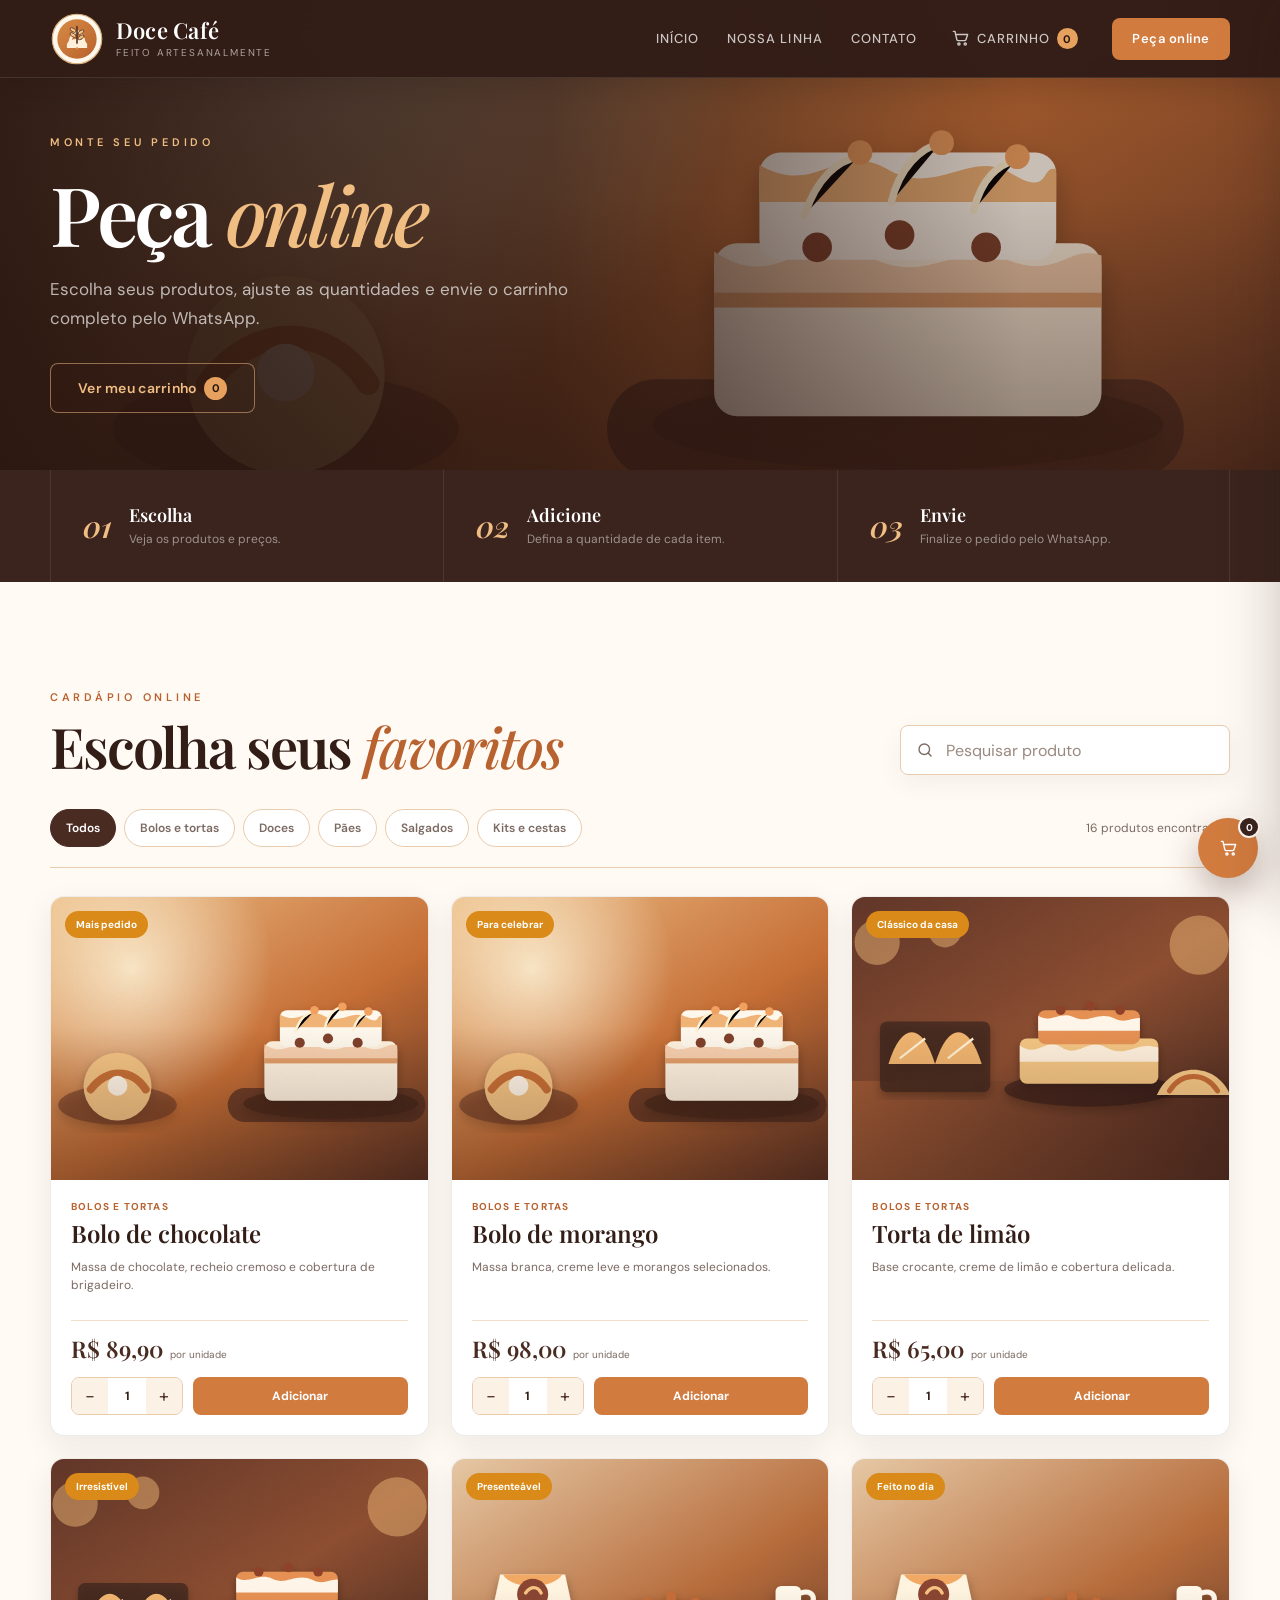
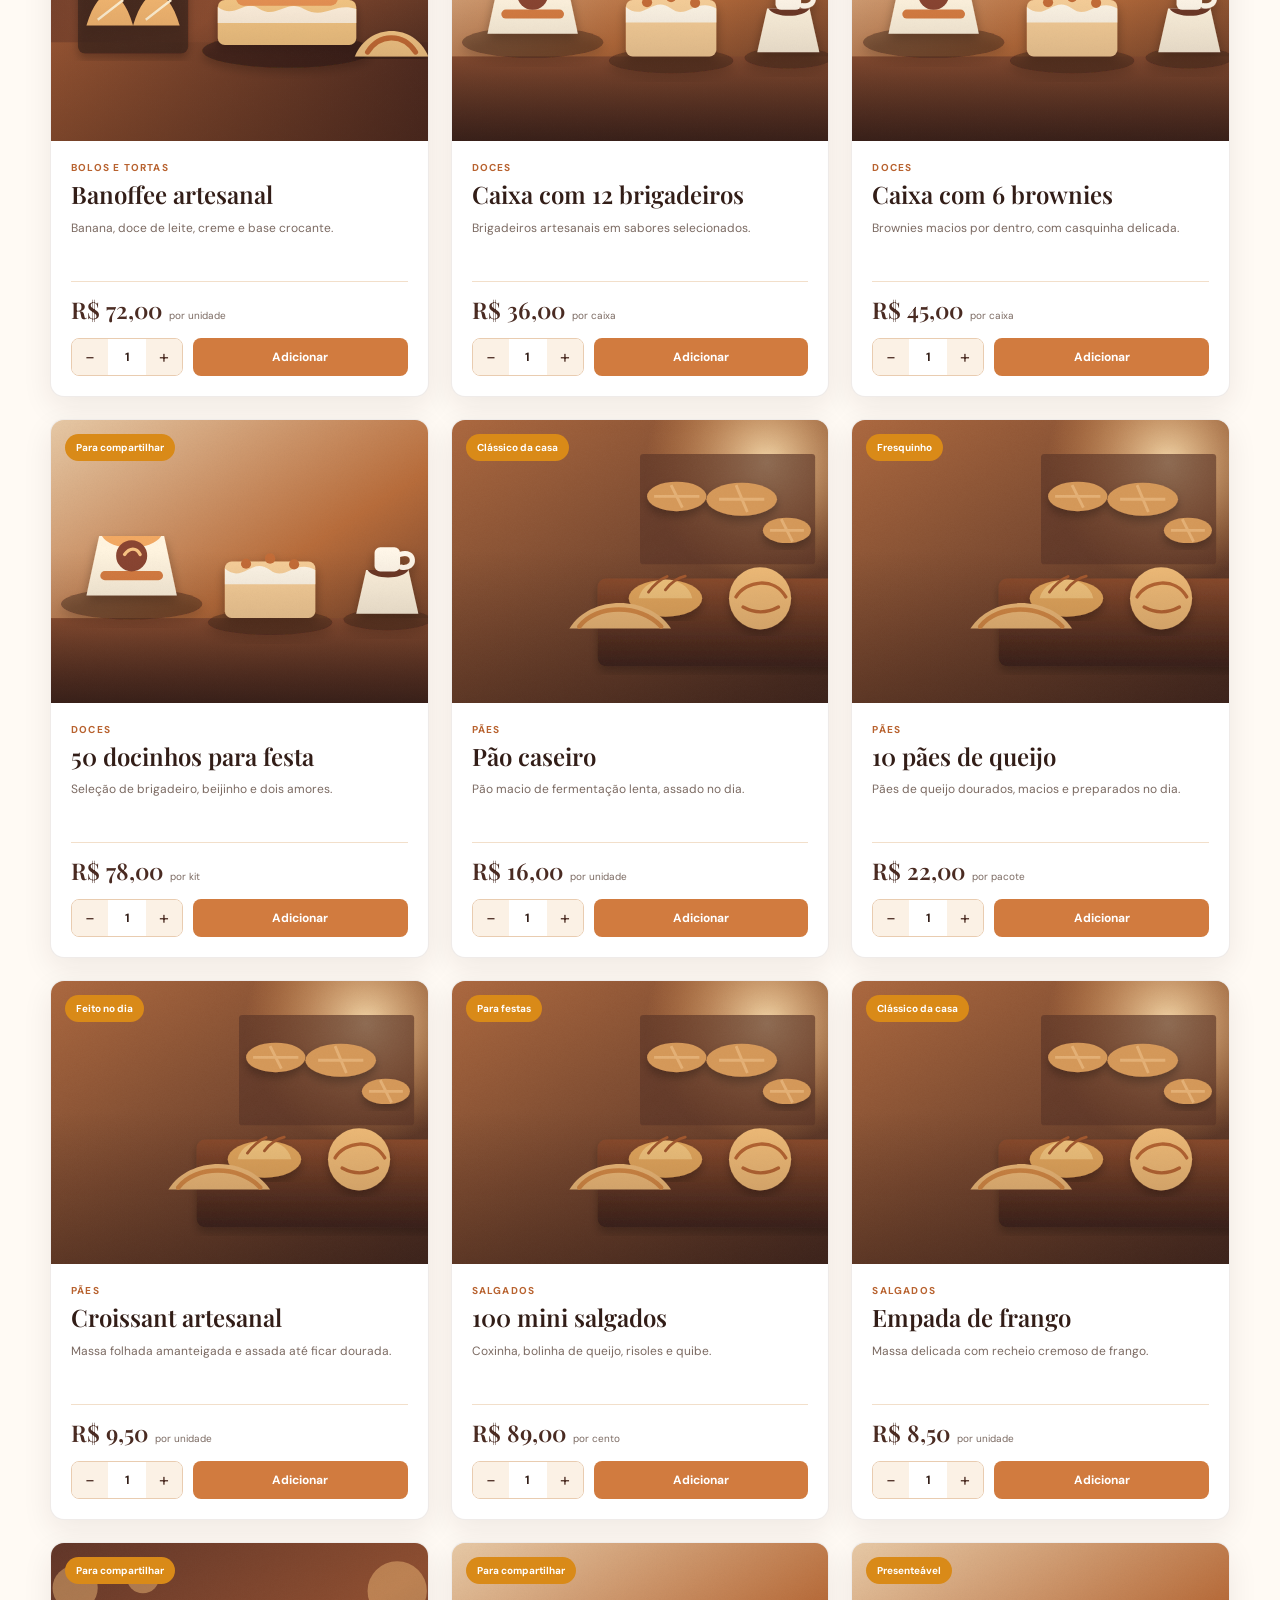
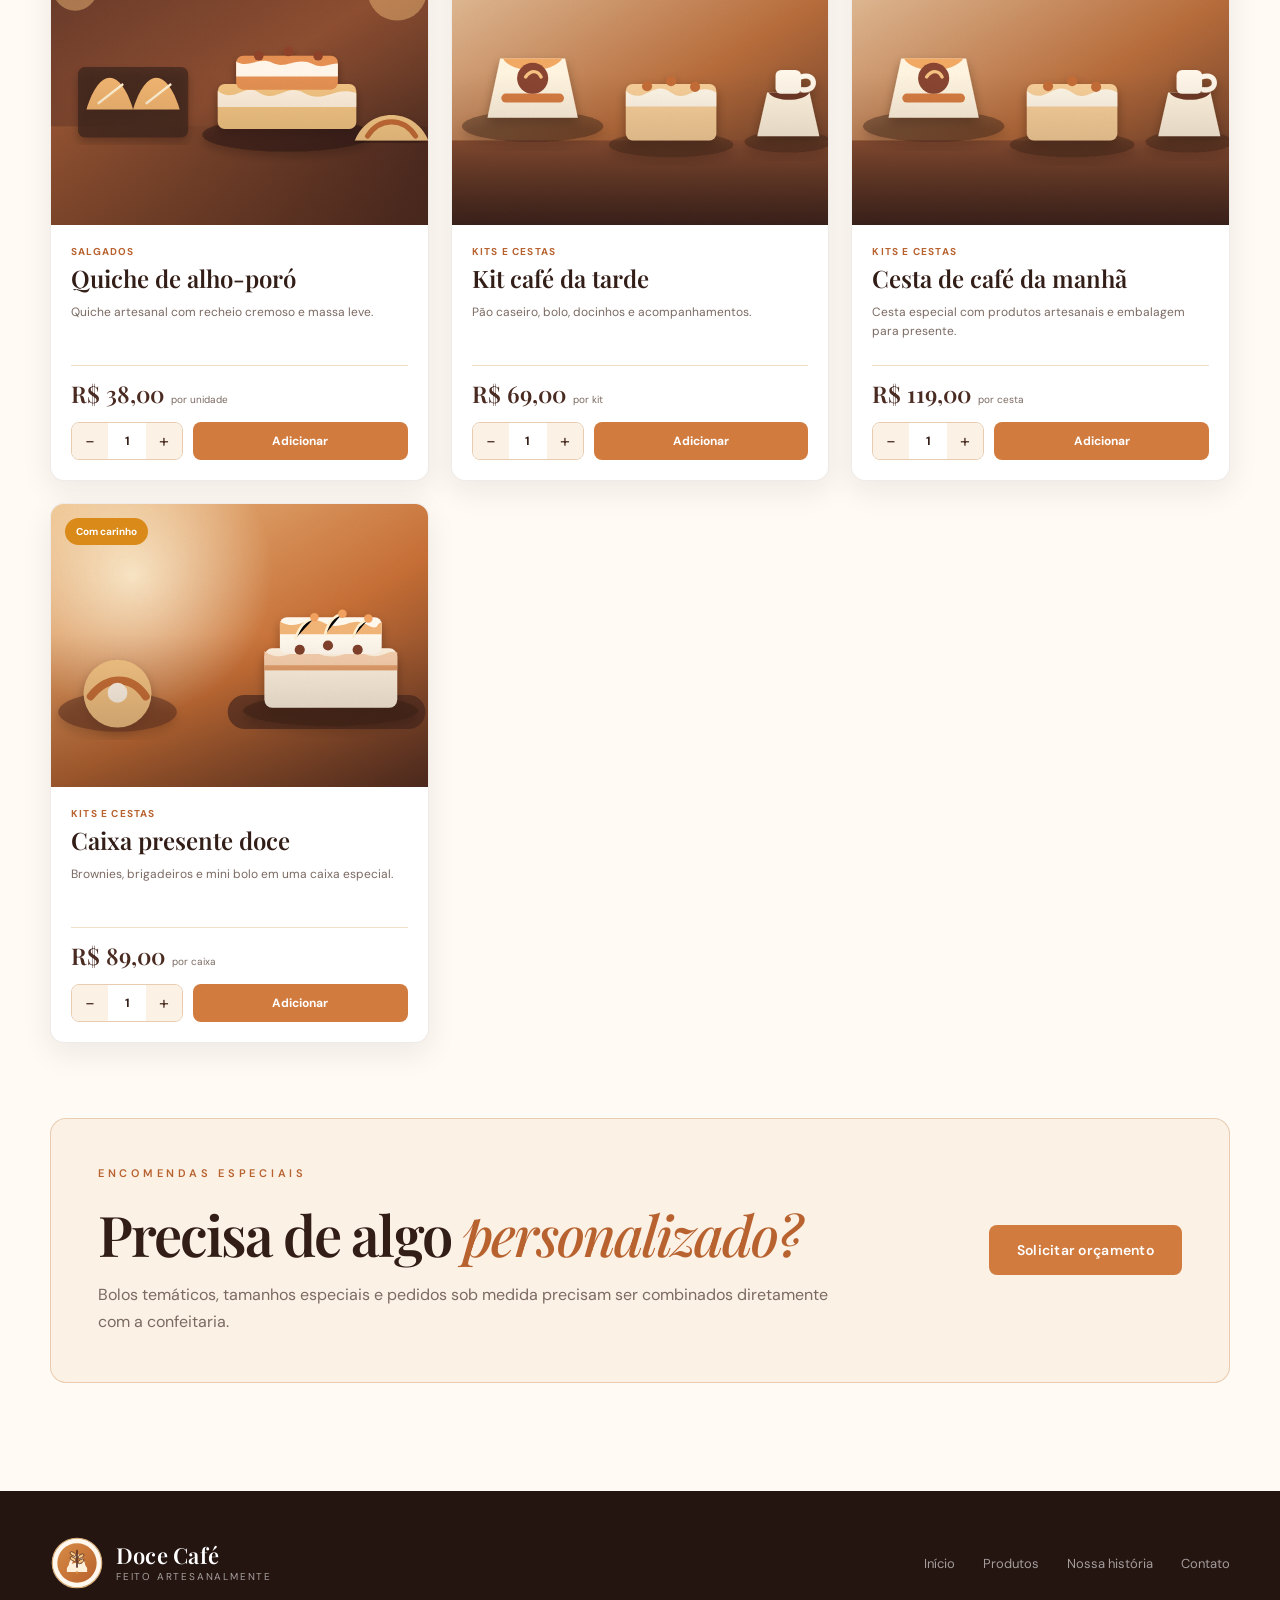
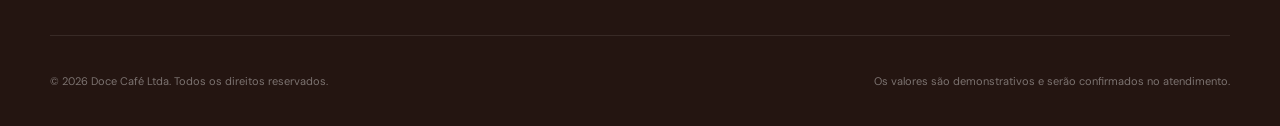
==== loja.html @ 268b8da1 "feat: adiciona estrutura inicial do site e remove arquivos da IDE" ====
<!DOCTYPE html>
<html lang="pt-BR">
<head>
  <meta charset="UTF-8">
  <meta name="viewport" content="width=device-width, initial-scale=1.0">
  <meta name="theme-color" content="#3a241d">
  <meta name="description" content="Escolha produtos da confeitaria, informe quantidades, monte o carrinho e envie o pedido pelo WhatsApp.">
  <title>Peça online | Sua Confeitaria</title>

  <link rel="preconnect" href="https://fonts.googleapis.com">
  <link rel="preconnect" href="https://fonts.gstatic.com" crossorigin>
  <link href="https://fonts.googleapis.com/css2?family=DM+Sans:wght@300;400;500;600;700&family=Playfair+Display:ital,wght@0,500;0,600;0,700;1,500;1,600&display=swap" rel="stylesheet">
  <link rel="icon" href="assets/logo-mark.svg" type="image/svg+xml">
  <link rel="stylesheet" href="css/styles.css">
  <script src="js/produtos.js" defer></script>
  <script src="js/script.js" defer></script>
</head>
<body class="shop-page">
  <a class="skip-link" href="#conteudo">Pular para o conteúdo</a>

  <header class="site-header is-scrolled" id="cabecalho">
    <div class="container header-content">
      <a class="brand" href="index.html" aria-label="Voltar para a página inicial">
        <img src="assets/logo-mark.svg" alt="" class="brand-mark">
        <span class="brand-copy">
          <strong data-business-name>Sua Confeitaria</strong>
          <small>feito artesanalmente</small>
        </span>
      </a>

      <nav class="desktop-nav" aria-label="Navegação principal">
        <a href="index.html">Início</a>
        <a href="index.html#produtos">Nossa linha</a>
        <a href="index.html#contato">Contato</a>
        <button class="cart-link" type="button" data-open-cart aria-label="Abrir carrinho">
          <svg aria-hidden="true" viewBox="0 0 24 24"><path d="M3 3h2l2.3 10.1a2 2 0 0 0 2 1.6h7.8a2 2 0 0 0 1.9-1.4L21 7H7"/><circle cx="10" cy="19" r="1.4"/><circle cx="18" cy="19" r="1.4"/></svg>
          Carrinho
          <span class="cart-count" data-cart-count>0</span>
        </button>
        <a class="nav-cta" href="#catalogo">Peça online</a>
      </nav>

      <button class="mobile-menu-button" type="button" aria-expanded="false" aria-controls="mobile-menu" aria-label="Abrir menu">
        <span></span><span></span><span></span>
      </button>
    </div>

    <nav class="mobile-nav" id="mobile-menu" aria-label="Navegação para celular">
      <a href="index.html">Início</a>
      <a href="index.html#produtos">Nossa linha</a>
      <a href="index.html#contato">Contato</a>
      <button type="button" data-open-cart>Carrinho <span class="cart-count" data-cart-count>0</span></button>
      <a class="nav-cta" href="#catalogo">Peça online</a>
    </nav>
  </header>

  <main id="conteudo">
    <section class="shop-hero">
      <div class="shop-hero-image"><img src="assets/images/hero-2.svg" alt="Produtos artesanais da confeitaria"></div>
      <div class="shop-hero-overlay"></div>
      <div class="container shop-hero-content">
        <p class="eyebrow">Monte seu pedido</p>
        <h1>Peça <em>online</em></h1>
        <p>Escolha seus produtos, ajuste as quantidades e envie o carrinho completo pelo WhatsApp.</p>
        <button class="button button-outline" type="button" data-open-cart>Ver meu carrinho <span class="inline-count" data-cart-count>0</span></button>
      </div>
    </section>

    <section class="shop-benefits" aria-label="Como funciona">
      <div class="container shop-benefits-grid">
        <div><span>01</span><div><strong>Escolha</strong><p>Veja os produtos e preços.</p></div></div>
        <div><span>02</span><div><strong>Adicione</strong><p>Defina a quantidade de cada item.</p></div></div>
        <div><span>03</span><div><strong>Envie</strong><p>Finalize o pedido pelo WhatsApp.</p></div></div>
      </div>
    </section>

    <section class="shop-catalog section" id="catalogo">
      <div class="container">
        <div class="shop-heading">
          <div>
            <p class="eyebrow eyebrow-dark">Cardápio online</p>
            <h2>Escolha seus <em>favoritos</em></h2>
          </div>
          <label class="product-search">
            <span class="sr-only">Pesquisar produtos</span>
            <svg aria-hidden="true" viewBox="0 0 24 24"><circle cx="11" cy="11" r="7"/><path d="m20 20-4-4"/></svg>
            <input type="search" data-product-search placeholder="Pesquisar produto">
          </label>
        </div>

        <div class="catalog-toolbar">
          <div class="category-filters" aria-label="Filtrar por categoria">
            <button class="is-active" type="button" data-category-filter="todos" aria-pressed="true">Todos</button>
            <button type="button" data-category-filter="bolos" aria-pressed="false">Bolos e tortas</button>
            <button type="button" data-category-filter="doces" aria-pressed="false">Doces</button>
            <button type="button" data-category-filter="paes" aria-pressed="false">Pães</button>
            <button type="button" data-category-filter="salgados" aria-pressed="false">Salgados</button>
            <button type="button" data-category-filter="kits" aria-pressed="false">Kits e cestas</button>
          </div>
          <p class="results-text" data-results-text>0 produtos encontrados</p>
        </div>

        <div class="store-products-grid" data-store-products></div>

        <div class="custom-order-box">
          <div>
            <p class="eyebrow eyebrow-dark">Encomendas especiais</p>
            <h2>Precisa de algo <em>personalizado?</em></h2>
            <p>Bolos temáticos, tamanhos especiais e pedidos sob medida precisam ser combinados diretamente com a confeitaria.</p>
          </div>
          <a class="button button-primary" href="#" data-whatsapp data-message="Olá! Gostaria de solicitar um orçamento para uma encomenda personalizada.">Solicitar orçamento</a>
        </div>
      </div>
    </section>
  </main>

  <footer class="site-footer">
    <div class="container footer-top">
      <a class="brand brand-footer" href="index.html">
        <img src="assets/logo-mark.svg" alt="" class="brand-mark">
        <span class="brand-copy"><strong data-business-name>Sua Confeitaria</strong><small>feito artesanalmente</small></span>
      </a>
      <div class="footer-links">
        <a href="index.html">Início</a>
        <a href="#catalogo">Produtos</a>
        <a href="index.html#sobre">Nossa história</a>
        <a href="index.html#contato">Contato</a>
      </div>
    </div>
    <div class="container footer-bottom">
      <p>© 2026 <span data-business-name>Sua Confeitaria</span> Ltda. Todos os direitos reservados.</p>
      <p>Os valores são demonstrativos e serão confirmados no atendimento.</p>
    </div>
  </footer>

  <button class="floating-cart is-always-visible" type="button" data-open-cart aria-label="Abrir carrinho">
    <svg aria-hidden="true" viewBox="0 0 24 24"><path d="M3 3h2l2.3 10.1a2 2 0 0 0 2 1.6h7.8a2 2 0 0 0 1.9-1.4L21 7H7"/><circle cx="10" cy="19" r="1.4"/><circle cx="18" cy="19" r="1.4"/></svg>
    <span data-cart-count>0</span>
  </button>

  <div class="cart-backdrop" data-cart-backdrop></div>
  <aside class="cart-drawer" data-cart-drawer aria-hidden="true" aria-labelledby="cart-title">
    <div class="cart-header">
      <div><p class="eyebrow eyebrow-dark">Seu pedido</p><h2 id="cart-title">Carrinho</h2></div>
      <button class="cart-close" type="button" data-close-cart aria-label="Fechar carrinho">×</button>
    </div>

    <div class="cart-items" data-cart-items></div>

    <div class="cart-footer">
      <div class="order-fields">
        <label>Seu nome<input type="text" data-customer-name placeholder="Como podemos chamar você?"></label>
        <div class="order-fields-row">
          <label>Recebimento<select data-fulfillment><option>Retirada na loja</option><option>Entrega</option><option>A combinar</option></select></label>
          <label>Data desejada<input type="date" data-desired-date></label>
        </div>
        <label>Observações<textarea data-order-notes rows="2" placeholder="Sabores, horário ou outro detalhe"></textarea></label>
      </div>
      <div class="cart-total"><span>Total estimado</span><strong data-cart-total>R$ 0,00</strong></div>
      <p class="cart-note">A confeitaria confirmará disponibilidade, prazo de produção, entrega e valor final pelo WhatsApp.</p>
      <button class="button button-primary cart-checkout" type="button" data-checkout disabled>Enviar pedido pelo WhatsApp</button>
      <button class="clear-cart" type="button" data-clear-cart>Esvaziar carrinho</button>
    </div>
  </aside>

  <div class="toast" role="status" aria-live="polite" data-toast></div>
</body>
</html>
---- css/styles.css ----
:root {
  --brown-950: #241511;
  --brown-900: #321d17;
  --brown-850: #3a241d;
  --brown-800: #4a2b22;
  --brown-700: #633927;
  --orange-600: #b8622f;
  --orange-500: #d17b3f;
  --orange-400: #e6a15f;
  --orange-300: #f0bd83;
  --cream-50: #fffaf4;
  --cream-100: #fbf1e5;
  --cream-200: #f2dfca;
  --cream-300: #e9ccb0;
  --gold: #e0a158;
  --muted: #7b6a62;
  --white: #ffffff;
  --success: #2d7f58;
  --font-display: "Playfair Display", Georgia, serif;
  --font-body: "DM Sans", Arial, sans-serif;
  --container: 1180px;
  --header-height: 96px;
  --shadow-sm: 0 10px 30px rgba(50, 29, 23, .08);
  --shadow-md: 0 24px 60px rgba(50, 29, 23, .16);
  --radius-sm: 10px;
  --radius-md: 18px;
  --radius-lg: 28px;
}

* { box-sizing: border-box; }
html { scroll-behavior: smooth; scroll-padding-top: 86px; }
body {
  margin: 0;
  color: var(--brown-900);
  background: var(--cream-50);
  font-family: var(--font-body);
  -webkit-font-smoothing: antialiased;
}
body.cart-open { overflow: hidden; }
img { display: block; max-width: 100%; }
a { color: inherit; text-decoration: none; }
button, input { font: inherit; }
button { color: inherit; }

.skip-link {
  position: fixed;
  top: 10px;
  left: 10px;
  z-index: 9999;
  transform: translateY(-140%);
  padding: 10px 14px;
  border-radius: 8px;
  background: var(--white);
  color: var(--brown-900);
  transition: transform .2s ease;
}
.skip-link:focus { transform: translateY(0); }

.container {
  width: min(calc(100% - 40px), var(--container));
  margin-inline: auto;
}

.site-header {
  position: fixed;
  inset: 0 0 auto;
  z-index: 1000;
  height: var(--header-height);
  color: var(--white);
  border-bottom: 1px solid transparent;
  transition: height .3s ease, background .3s ease, box-shadow .3s ease, border-color .3s ease;
}
.site-header.is-scrolled,
.site-header.menu-open {
  height: 78px;
  background: rgba(50, 29, 23, .97);
  border-color: rgba(255,255,255,.1);
  box-shadow: 0 12px 30px rgba(29, 16, 12, .22);
  backdrop-filter: blur(14px);
}
.header-content {
  height: 100%;
  display: flex;
  align-items: center;
  justify-content: space-between;
  gap: 30px;
}
.brand { display: inline-flex; align-items: center; gap: 12px; min-width: 0; }
.brand-mark { width: 66px; height: 66px; flex: 0 0 auto; transition: width .3s, height .3s; }
.site-header.is-scrolled .brand-mark,
.site-header.menu-open .brand-mark { width: 54px; height: 54px; }
.brand-copy { display: flex; flex-direction: column; line-height: 1; }
.brand-copy strong {
  max-width: 240px;
  overflow: hidden;
  text-overflow: ellipsis;
  white-space: nowrap;
  font: 600 22px/1.05 var(--font-display);
  letter-spacing: .01em;
}
.brand-copy small {
  margin-top: 5px;
  color: rgba(255,255,255,.6);
  font-size: 10px;
  letter-spacing: .18em;
  text-transform: uppercase;
}

.desktop-nav { display: flex; align-items: center; gap: 28px; }
.desktop-nav > a:not(.nav-cta),
.desktop-nav > button {
  position: relative;
  border: 0;
  background: transparent;
  color: rgba(255,255,255,.75);
  font-size: 13px;
  font-weight: 500;
  letter-spacing: .08em;
  text-transform: uppercase;
  cursor: pointer;
  transition: color .2s ease;
}
.desktop-nav > a:not(.nav-cta)::after,
.desktop-nav > button::after {
  content: "";
  position: absolute;
  left: 0;
  right: 0;
  bottom: -8px;
  height: 1px;
  background: var(--orange-300);
  transform: scaleX(0);
  transform-origin: left;
  transition: transform .2s ease;
}
.desktop-nav > a:hover,
.desktop-nav > button:hover { color: var(--white); }
.desktop-nav > a:hover::after,
.desktop-nav > button:hover::after { transform: scaleX(1); }
.nav-cta {
  display: inline-flex;
  align-items: center;
  justify-content: center;
  min-height: 42px;
  padding: 0 20px;
  border-radius: 8px;
  background: var(--orange-500);
  color: var(--white);
  font-size: 13px;
  font-weight: 600;
  letter-spacing: .04em;
  transition: background .2s ease, transform .2s ease;
}
.nav-cta:hover { background: var(--orange-400); transform: translateY(-1px); }
.cart-link { display: inline-flex; align-items: center; gap: 7px; }
.cart-link svg, .floating-cart svg {
  width: 19px; height: 19px; fill: none; stroke: currentColor; stroke-width: 1.8; stroke-linecap: round; stroke-linejoin: round;
}
.cart-count {
  display: inline-grid;
  place-items: center;
  min-width: 21px;
  height: 21px;
  padding: 0 5px;
  border-radius: 999px;
  background: var(--orange-400);
  color: var(--brown-950);
  font-size: 11px;
  font-weight: 700;
}

.mobile-menu-button {
  display: none;
  width: 44px;
  height: 44px;
  padding: 10px;
  border: 1px solid rgba(255,255,255,.28);
  border-radius: 8px;
  background: rgba(255,255,255,.06);
  cursor: pointer;
}
.mobile-menu-button span {
  display: block;
  height: 2px;
  margin: 5px 0;
  border-radius: 2px;
  background: var(--white);
  transition: transform .25s, opacity .25s;
}
.site-header.menu-open .mobile-menu-button span:nth-child(1) { transform: translateY(7px) rotate(45deg); }
.site-header.menu-open .mobile-menu-button span:nth-child(2) { opacity: 0; }
.site-header.menu-open .mobile-menu-button span:nth-child(3) { transform: translateY(-7px) rotate(-45deg); }
.mobile-nav {
  display: none;
  position: fixed;
  inset: 78px 0 auto;
  padding: 24px max(20px, calc((100vw - var(--container)) / 2));
  background: rgba(50,29,23,.98);
  border-top: 1px solid rgba(255,255,255,.1);
  box-shadow: 0 25px 40px rgba(30,15,11,.25);
}
.mobile-nav.is-open { display: grid; gap: 8px; }
.mobile-nav a,
.mobile-nav button {
  min-height: 50px;
  display: flex;
  align-items: center;
  justify-content: space-between;
  padding: 0 8px;
  border: 0;
  border-bottom: 1px solid rgba(255,255,255,.08);
  background: transparent;
  color: rgba(255,255,255,.85);
  text-align: left;
}
.mobile-nav .nav-cta { justify-content: center; margin-top: 12px; border: 0; }

.hero {
  position: relative;
  min-height: 760px;
  height: 100svh;
  display: flex;
  align-items: center;
  overflow: hidden;
  color: var(--white);
  background: var(--brown-950);
}
.hero-slides, .hero-slide, .hero-overlay { position: absolute; inset: 0; }
.hero-slide { opacity: 0; transform: scale(1.04); transition: opacity 1s ease, transform 7s linear; }
.hero-slide.is-active { opacity: 1; transform: scale(1); }
.hero-slide img { width: 100%; height: 100%; object-fit: cover; }
.hero-overlay {
  background:
    linear-gradient(90deg, rgba(34,18,14,.9) 0%, rgba(34,18,14,.72) 38%, rgba(34,18,14,.18) 72%, rgba(34,18,14,.24) 100%),
    linear-gradient(0deg, rgba(34,18,14,.42) 0%, transparent 45%);
}
.hero-content { position: relative; z-index: 2; padding-top: 90px; }
.hero-content > * { max-width: 710px; }
.eyebrow {
  margin: 0 0 24px;
  color: var(--orange-300);
  font-size: 11px;
  font-weight: 600;
  letter-spacing: .34em;
  text-transform: uppercase;
}
.eyebrow-dark { color: var(--orange-600); }
.hero h1,
.section-heading h2,
.story-copy h2,
.order-banner h2,
.contact-copy h2 {
  margin: 0;
  font-family: var(--font-display);
  font-weight: 600;
  letter-spacing: -.035em;
}
.hero h1 { font-size: clamp(52px, 7vw, 86px); line-height: .98; }
em { color: var(--orange-300); font-weight: 500; }
.hero-text {
  margin: 28px 0 38px;
  max-width: 590px;
  color: rgba(255,255,255,.68);
  font-size: clamp(16px, 1.5vw, 19px);
  line-height: 1.75;
}
.hero-actions { display: flex; flex-wrap: wrap; gap: 14px; }
.button {
  min-height: 50px;
  display: inline-flex;
  align-items: center;
  justify-content: center;
  padding: 0 27px;
  border: 1px solid transparent;
  border-radius: 8px;
  cursor: pointer;
  font-weight: 600;
  font-size: 14px;
  letter-spacing: .02em;
  transition: transform .2s ease, background .2s ease, border-color .2s ease, color .2s ease;
}
.button:hover { transform: translateY(-2px); }
.button-primary { background: var(--orange-500); color: var(--white); }
.button-primary:hover { background: var(--orange-600); }
.button-outline { border-color: rgba(240,189,131,.52); color: var(--orange-300); background: rgba(52,28,21,.12); }
.button-outline:hover { border-color: var(--orange-300); background: rgba(52,28,21,.38); }
.carousel-controls {
  position: absolute;
  z-index: 3;
  left: 50%;
  bottom: 30px;
  transform: translateX(-50%);
  display: flex;
  align-items: center;
  gap: 16px;
}
.carousel-dots { display: flex; align-items: center; gap: 8px; }
.carousel-dot {
  width: 9px;
  height: 9px;
  padding: 0;
  border: 0;
  border-radius: 999px;
  background: rgba(255,255,255,.38);
  cursor: pointer;
  transition: width .25s, background .25s;
}
.carousel-dot.is-active { width: 28px; background: var(--orange-300); }
.carousel-arrow {
  width: 38px;
  height: 38px;
  border: 1px solid rgba(255,255,255,.22);
  border-radius: 50%;
  background: rgba(45,24,18,.22);
  color: var(--white);
  font-size: 25px;
  line-height: 1;
  cursor: pointer;
  transition: background .2s, border-color .2s;
}
.carousel-arrow:hover { background: rgba(45,24,18,.6); border-color: rgba(255,255,255,.55); }

.trust-strip { background: var(--brown-850); color: var(--white); }
.trust-grid { display: grid; grid-template-columns: repeat(4, 1fr); }
.trust-grid > div {
  min-height: 122px;
  display: flex;
  flex-direction: column;
  justify-content: center;
  padding: 24px 28px;
  border-left: 1px solid rgba(255,255,255,.09);
}
.trust-grid > div:last-child { border-right: 1px solid rgba(255,255,255,.09); }
.trust-grid strong { color: var(--orange-300); font: 600 22px/1.2 var(--font-display); }
.trust-grid span { margin-top: 7px; color: rgba(255,255,255,.53); font-size: 13px; }

.section { padding: 108px 0; }
.products-section { background: var(--cream-50); }
.section-heading { width: min(100%, 640px); margin: 0 auto 55px; text-align: center; }
.section-heading h2,
.story-copy h2,
.contact-copy h2 { font-size: clamp(38px, 5vw, 54px); line-height: 1.08; }
.section-heading em,
.story-copy em,
.contact-copy em { color: var(--orange-600); }
.section-heading > p:last-child {
  margin: 20px auto 0;
  max-width: 590px;
  color: var(--muted);
  line-height: 1.75;
}
.product-grid { display: grid; grid-template-columns: repeat(3, 1fr); gap: 22px; }
.product-card {
  overflow: hidden;
  border: 1px solid rgba(99,57,39,.1);
  border-radius: var(--radius-md);
  background: var(--white);
  box-shadow: var(--shadow-sm);
  transition: transform .3s ease, box-shadow .3s ease;
}
.product-card:hover { transform: translateY(-7px); box-shadow: var(--shadow-md); }
.product-image { position: relative; aspect-ratio: 4 / 3; overflow: hidden; background: var(--cream-200); }
.product-image::after {
  content: "";
  position: absolute;
  inset: 0;
  background: linear-gradient(0deg, rgba(45,24,18,.35), transparent 54%);
  pointer-events: none;
}
.product-image img { width: 100%; height: 100%; object-fit: cover; transition: transform .55s ease; }
.product-card:hover .product-image img { transform: scale(1.055); }
.product-image span {
  position: absolute;
  z-index: 2;
  top: 16px;
  left: 16px;
  padding: 7px 11px;
  border-radius: 999px;
  background: var(--orange-400);
  color: var(--brown-950);
  font-size: 11px;
  font-weight: 700;
  letter-spacing: .04em;
}
.product-body { min-height: 100px; display: flex; align-items: center; justify-content: space-between; gap: 15px; padding: 20px; }
.product-body h3 { margin: 0 0 7px; font: 600 24px/1.15 var(--font-display); }
.product-body p { margin: 0; color: var(--muted); font-size: 13px; }
.product-body p strong { color: var(--brown-800); }
.add-to-cart {
  min-width: 98px;
  min-height: 40px;
  display: inline-flex;
  align-items: center;
  justify-content: center;
  padding: 0 14px;
  border: 1px solid var(--cream-300);
  border-radius: 8px;
  background: var(--cream-100);
  color: var(--brown-800);
  cursor: pointer;
  font-size: 12px;
  font-weight: 700;
  transition: background .2s, color .2s, border-color .2s;
}
.add-to-cart:hover { border-color: var(--orange-500); background: var(--orange-500); color: var(--white); }

.story-section { overflow: hidden; background: var(--cream-100); }
.story-grid { display: grid; grid-template-columns: 1.05fr .95fr; gap: 85px; align-items: center; }
.story-image { position: relative; }
.story-image > img { width: 100%; height: 590px; object-fit: cover; border-radius: var(--radius-md); box-shadow: var(--shadow-md); }
.story-stamp {
  position: absolute;
  right: -28px;
  bottom: 45px;
  width: 150px;
  height: 150px;
  display: grid;
  place-content: center;
  text-align: center;
  border: 7px solid var(--cream-100);
  border-radius: 50%;
  background: var(--orange-500);
  color: var(--white);
  transform: rotate(-8deg);
  box-shadow: var(--shadow-sm);
}
.story-stamp span { font-size: 11px; letter-spacing: .18em; text-transform: uppercase; }
.story-stamp strong { font: italic 600 38px/1 var(--font-display); }
.story-copy > p:not(.eyebrow) { margin: 22px 0 0; color: var(--muted); line-height: 1.85; }
.text-link { display: inline-flex; margin-top: 30px; color: var(--orange-600); font-weight: 700; }
.text-link:hover { color: var(--brown-800); }

.order-banner { position: relative; min-height: 560px; display: grid; place-items: center; overflow: hidden; color: var(--white); text-align: center; }
.order-banner-bg { position: absolute; inset: 0; }
.order-banner-bg img { width: 100%; height: 100%; object-fit: cover; }
.order-banner-bg::after { content: ""; position: absolute; inset: 0; background: rgba(43,23,18,.78); }
.order-banner-content { position: relative; z-index: 2; max-width: 760px; padding: 100px 0; }
.order-banner h2 { font-size: clamp(40px, 5.5vw, 64px); line-height: 1.05; }
.order-banner-content > p:not(.eyebrow) { max-width: 610px; margin: 22px auto 32px; color: rgba(255,255,255,.65); line-height: 1.75; }
.centered-actions { justify-content: center; }

.contact-section { background: var(--cream-50); }
.contact-grid { display: grid; grid-template-columns: .9fr 1.1fr; gap: 80px; align-items: center; }
.contact-intro { max-width: 540px; margin: 22px 0 32px; color: var(--muted); line-height: 1.75; }
.contact-list { display: grid; gap: 22px; margin-bottom: 34px; }
.contact-item { display: grid; grid-template-columns: 50px 1fr; gap: 16px; align-items: start; }
.contact-icon { width: 50px; height: 50px; display: grid; place-items: center; border-radius: 50%; background: var(--cream-200); color: var(--orange-600); font-size: 24px; }
.contact-item strong { display: block; margin: 2px 0 7px; font-size: 14px; }
.contact-item p { margin: 0; color: var(--muted); line-height: 1.6; font-size: 14px; }
.contact-button { margin-top: 5px; }
.map-card {
  position: relative;
  min-height: 520px;
  overflow: hidden;
  border: 12px solid var(--white);
  border-radius: var(--radius-md);
  background: #e8d4bc;
  box-shadow: var(--shadow-md);
}
.map-grid-lines {
  position: absolute;
  inset: 0;
  opacity: .45;
  background-image: linear-gradient(rgba(99,57,39,.08) 1px, transparent 1px), linear-gradient(90deg, rgba(99,57,39,.08) 1px, transparent 1px);
  background-size: 45px 45px;
}
.map-road { position: absolute; background: #fff8eb; box-shadow: 0 0 0 1px rgba(99,57,39,.12); }
.road-one { width: 130%; height: 52px; left: -15%; top: 45%; transform: rotate(-12deg); }
.road-two { width: 52px; height: 125%; left: 64%; top: -12%; transform: rotate(8deg); }
.road-three { width: 100%; height: 34px; left: 8%; top: 18%; transform: rotate(27deg); }
.map-pin {
  position: absolute;
  left: 47%;
  top: 48%;
  transform: translate(-50%, -50%);
  min-width: 190px;
  display: flex;
  align-items: center;
  gap: 10px;
  padding: 10px 15px 10px 10px;
  border-radius: 999px;
  background: var(--brown-850);
  color: var(--white);
  box-shadow: 0 14px 25px rgba(50,29,23,.25);
  font: 600 16px/1 var(--font-display);
}
.map-pin::after { content: ""; position: absolute; left: 50%; bottom: -13px; border: 8px solid transparent; border-top-color: var(--brown-850); transform: translateX(-50%); }
.map-pin img { width: 42px; height: 42px; }
.map-label { position: absolute; padding: 5px 8px; border-radius: 6px; background: rgba(255,255,255,.74); color: var(--muted); font-size: 10px; transform: rotate(-12deg); }
.label-one { left: 12%; top: 52%; }
.label-two { right: 8%; top: 24%; transform: rotate(8deg); }

.site-footer { background: var(--brown-950); color: var(--white); }
.footer-top { min-height: 145px; display: flex; align-items: center; justify-content: space-between; gap: 30px; border-bottom: 1px solid rgba(255,255,255,.09); }
.brand-footer .brand-mark { width: 58px; height: 58px; }
.footer-links { display: flex; flex-wrap: wrap; gap: 28px; }
.footer-links a { color: rgba(255,255,255,.58); font-size: 13px; transition: color .2s; }
.footer-links a:hover { color: var(--orange-300); }
.footer-bottom { min-height: 90px; display: flex; align-items: center; justify-content: space-between; gap: 20px; color: rgba(255,255,255,.4); font-size: 11px; }
.footer-bottom p { margin: 0; }

.floating-cart {
  position: fixed;
  z-index: 900;
  right: 22px;
  bottom: 22px;
  width: 60px;
  height: 60px;
  display: none;
  place-items: center;
  border: 0;
  border-radius: 50%;
  background: var(--orange-500);
  color: var(--white);
  box-shadow: 0 15px 35px rgba(77,43,34,.35);
  cursor: pointer;
}
.floating-cart > span { position: absolute; right: -2px; top: -2px; min-width: 22px; height: 22px; display: grid; place-items: center; padding: 0 5px; border: 2px solid var(--cream-50); border-radius: 999px; background: var(--brown-850); font-size: 10px; font-weight: 700; }

.cart-backdrop { position: fixed; z-index: 1998; inset: 0; visibility: hidden; opacity: 0; background: rgba(35,18,14,.55); backdrop-filter: blur(3px); transition: opacity .3s, visibility .3s; }
.cart-backdrop.is-visible { visibility: visible; opacity: 1; }
.cart-drawer {
  position: fixed;
  z-index: 1999;
  top: 0;
  right: 0;
  width: min(440px, 100%);
  height: 100dvh;
  display: grid;
  grid-template-rows: auto 1fr auto;
  background: var(--cream-50);
  box-shadow: -20px 0 60px rgba(35,18,14,.28);
  transform: translateX(105%);
  transition: transform .35s cubic-bezier(.2,.8,.2,1);
}
.cart-drawer.is-open { transform: translateX(0); }
.cart-header { display: flex; align-items: flex-start; justify-content: space-between; padding: 28px; border-bottom: 1px solid var(--cream-300); }
.cart-header .eyebrow { margin-bottom: 6px; }
.cart-header h2 { margin: 0; font: 600 36px/1 var(--font-display); }
.cart-close { width: 42px; height: 42px; border: 1px solid var(--cream-300); border-radius: 50%; background: var(--white); color: var(--brown-800); font-size: 28px; line-height: 1; cursor: pointer; }
.cart-items { overflow-y: auto; padding: 20px 28px; }
.empty-cart { min-height: 330px; display: grid; place-content: center; justify-items: center; text-align: center; color: var(--muted); }
.empty-cart span { font-size: 48px; }
.empty-cart strong { margin-top: 14px; color: var(--brown-800); font: 600 23px/1.2 var(--font-display); }
.empty-cart p { max-width: 280px; margin: 12px auto; line-height: 1.6; font-size: 13px; }
.cart-item { display: grid; grid-template-columns: 1fr auto; gap: 15px; padding: 18px 0; border-bottom: 1px solid var(--cream-300); }
.cart-item-name { margin: 0 0 6px; font-weight: 700; font-size: 14px; }
.cart-item-price { margin: 0; color: var(--muted); font-size: 12px; }
.quantity-control { display: inline-flex; align-items: center; margin-top: 12px; border: 1px solid var(--cream-300); border-radius: 7px; overflow: hidden; }
.quantity-control button { width: 34px; height: 32px; border: 0; background: var(--white); cursor: pointer; }
.quantity-control span { min-width: 34px; text-align: center; font-size: 12px; font-weight: 700; }
.remove-item { align-self: start; border: 0; background: transparent; color: #9a6254; font-size: 11px; text-decoration: underline; cursor: pointer; }
.cart-footer { padding: 22px 28px 26px; border-top: 1px solid var(--cream-300); background: var(--white); }
.cart-total { display: flex; align-items: center; justify-content: space-between; gap: 20px; }
.cart-total span { color: var(--muted); font-size: 13px; }
.cart-total strong { font: 600 25px/1 var(--font-display); }
.cart-note { margin: 12px 0 17px; color: var(--muted); font-size: 10px; line-height: 1.5; }
.cart-checkout { width: 100%; border: 0; }
.cart-checkout:disabled { opacity: .45; cursor: not-allowed; transform: none; }
.clear-cart { width: 100%; margin-top: 10px; border: 0; background: transparent; color: var(--muted); font-size: 11px; cursor: pointer; }

.toast {
  position: fixed;
  z-index: 3000;
  left: 50%;
  bottom: 25px;
  max-width: calc(100% - 30px);
  padding: 13px 18px;
  border-radius: 9px;
  background: var(--brown-850);
  color: var(--white);
  box-shadow: var(--shadow-md);
  opacity: 0;
  pointer-events: none;
  transform: translate(-50%, 20px);
  transition: opacity .25s, transform .25s;
  font-size: 13px;
}
.toast.is-visible { opacity: 1; transform: translate(-50%, 0); }

.reveal, .reveal-left, .reveal-right { opacity: 0; transition: opacity .75s ease, transform .75s ease; }
.reveal { transform: translateY(35px); }
.reveal-left { transform: translateX(-45px); }
.reveal-right { transform: translateX(45px); }
.reveal.is-visible, .reveal-left.is-visible, .reveal-right.is-visible { opacity: 1; transform: translate(0); }

@media (max-width: 1040px) {
  .desktop-nav { gap: 18px; }
  .desktop-nav > a:not(.nav-cta), .desktop-nav > button { font-size: 11px; }
  .brand-copy strong { max-width: 180px; font-size: 19px; }
  .product-grid { grid-template-columns: repeat(2, 1fr); }
  .story-grid, .contact-grid { gap: 50px; }
}

@media (max-width: 900px) {
  :root { --header-height: 82px; }
  .desktop-nav { display: none; }
  .mobile-menu-button { display: block; }
  .brand-mark { width: 55px; height: 55px; }
  .site-header.is-scrolled .brand-mark, .site-header.menu-open .brand-mark { width: 50px; height: 50px; }
  .hero { min-height: 700px; }
  .hero-overlay { background: linear-gradient(90deg, rgba(34,18,14,.88), rgba(34,18,14,.48)), linear-gradient(0deg, rgba(34,18,14,.45), transparent 55%); }
  .trust-grid { grid-template-columns: repeat(2, 1fr); }
  .trust-grid > div:nth-child(3), .trust-grid > div:nth-child(4) { border-top: 1px solid rgba(255,255,255,.09); }
  .story-grid, .contact-grid { grid-template-columns: 1fr; }
  .story-image > img { height: 500px; }
  .story-copy { max-width: 660px; }
  .contact-copy { order: 1; }
  .map-card { min-height: 430px; }
  .footer-bottom { padding: 24px 0; flex-direction: column; align-items: flex-start; }
  .floating-cart { display: grid; }
}

@media (max-width: 620px) {
  .container { width: min(calc(100% - 28px), var(--container)); }
  .brand-copy strong { max-width: 165px; font-size: 17px; }
  .brand-copy small { font-size: 8px; }
  .hero { min-height: 690px; align-items: flex-end; }
  .hero-content { padding: 130px 0 125px; }
  .hero h1 { font-size: clamp(48px, 14vw, 66px); }
  .hero-text { margin: 22px 0 28px; font-size: 15px; }
  .hero-actions { display: grid; grid-template-columns: 1fr; }
  .button { width: 100%; }
  .carousel-controls { bottom: 20px; }
  .carousel-arrow { display: none; }
  .trust-grid { grid-template-columns: 1fr 1fr; }
  .trust-grid > div { min-height: 105px; padding: 18px 14px; }
  .trust-grid strong { font-size: 18px; }
  .trust-grid span { font-size: 11px; }
  .section { padding: 78px 0; }
  .section-heading { margin-bottom: 36px; text-align: left; }
  .section-heading h2, .story-copy h2, .contact-copy h2 { font-size: 39px; }
  .product-grid { grid-template-columns: 1fr; gap: 16px; }
  .product-body { padding: 17px; }
  .story-grid { gap: 45px; }
  .story-image > img { height: 420px; }
  .story-stamp { right: -5px; bottom: -28px; width: 120px; height: 120px; border-width: 5px; }
  .story-stamp strong { font-size: 31px; }
  .order-banner { min-height: 600px; }
  .order-banner-content { padding: 80px 0; }
  .map-card { min-height: 350px; border-width: 7px; }
  .map-pin { min-width: 175px; }
  .footer-top { padding: 35px 0; flex-direction: column; align-items: flex-start; }
  .footer-links { gap: 18px; }
  .cart-header, .cart-items, .cart-footer { padding-left: 20px; padding-right: 20px; }
}

@media (prefers-reduced-motion: reduce) {
  html { scroll-behavior: auto; }
  *, *::before, *::after { animation-duration: .01ms !important; animation-iteration-count: 1 !important; transition-duration: .01ms !important; }
  .reveal, .reveal-left, .reveal-right { opacity: 1; transform: none; }
}

/* =========================================================
   VITRINE DE CATEGORIAS — página inicial
   ========================================================= */
.category-grid {
  display: grid;
  grid-template-columns: repeat(3, minmax(0, 1fr));
  gap: 18px;
}

.category-card {
  position: relative;
  display: block;
  aspect-ratio: 4 / 3;
  overflow: hidden;
  border-radius: 8px;
  background: var(--brown-800);
  box-shadow: var(--shadow-sm);
  isolation: isolate;
  transition: transform .3s ease, box-shadow .3s ease;
}

.category-card:hover {
  transform: translateY(-5px);
  box-shadow: var(--shadow-md);
}

.category-card > img {
  width: 100%;
  height: 100%;
  object-fit: cover;
  transition: transform .55s ease, filter .35s ease;
}

.category-card:hover > img {
  transform: scale(1.055);
  filter: saturate(1.08);
}

.category-shade {
  position: absolute;
  inset: 0;
  z-index: 1;
  background: linear-gradient(0deg, rgba(34, 17, 12, .82) 0%, rgba(34, 17, 12, .08) 58%, rgba(34, 17, 12, .03) 100%);
}

.category-badge {
  position: absolute;
  z-index: 2;
  top: 15px;
  left: 15px;
  padding: 7px 12px;
  border-radius: 999px;
  background: #d98a18;
  color: var(--white);
  box-shadow: 0 8px 18px rgba(60, 29, 17, .18);
  font-size: 11px;
  font-weight: 700;
}

.category-copy {
  position: absolute;
  z-index: 2;
  inset: auto 0 0;
  display: flex;
  align-items: flex-end;
  justify-content: space-between;
  gap: 16px;
  padding: 20px;
  color: var(--white);
}

.category-copy h3 {
  margin: 0;
  font: 600 25px/1.1 var(--font-display);
}

.category-copy span {
  opacity: 0;
  transform: translateX(-8px);
  color: var(--orange-300);
  font-size: 11px;
  font-weight: 700;
  white-space: nowrap;
  transition: opacity .25s ease, transform .25s ease;
}

.category-card:hover .category-copy span {
  opacity: 1;
  transform: translateX(0);
}

.products-cta {
  display: flex;
  justify-content: center;
  margin-top: 38px;
}

.button-secondary {
  border-color: var(--cream-300);
  background: var(--cream-100);
  color: var(--brown-800);
}

.button-secondary:hover {
  border-color: var(--orange-500);
  background: var(--orange-500);
  color: var(--white);
}

.contact-actions {
  display: flex;
  flex-wrap: wrap;
  gap: 12px;
}

/* =========================================================
   PÁGINA PEÇA ONLINE
   ========================================================= */
.shop-page {
  background: #fffaf4;
}

.shop-page .site-header {
  height: 78px;
  background: rgba(50, 29, 23, .98);
  border-color: rgba(255,255,255,.1);
  box-shadow: 0 10px 26px rgba(29, 16, 12, .18);
  backdrop-filter: blur(14px);
}

.shop-page .brand-mark {
  width: 54px;
  height: 54px;
}

.shop-page .mobile-nav {
  top: 78px;
}

.shop-hero {
  position: relative;
  min-height: 470px;
  display: flex;
  align-items: center;
  overflow: hidden;
  color: var(--white);
  background: var(--brown-900);
}

.shop-hero-image,
.shop-hero-overlay {
  position: absolute;
  inset: 0;
}

.shop-hero-image img {
  width: 100%;
  height: 100%;
  object-fit: cover;
  transform: scale(1.03);
}

.shop-hero-overlay {
  background:
    linear-gradient(90deg, rgba(38, 20, 15, .94) 0%, rgba(38, 20, 15, .76) 43%, rgba(38, 20, 15, .25) 80%),
    linear-gradient(0deg, rgba(38, 20, 15, .38), transparent 58%);
}

.shop-hero-content {
  position: relative;
  z-index: 2;
  padding-top: 78px;
}

.shop-hero h1 {
  margin: 0;
  font: 600 clamp(52px, 7vw, 82px)/.98 var(--font-display);
  letter-spacing: -.04em;
}

.shop-hero-content > p:not(.eyebrow) {
  max-width: 590px;
  margin: 22px 0 30px;
  color: rgba(255,255,255,.68);
  font-size: 17px;
  line-height: 1.7;
}

.inline-count {
  min-width: 23px;
  height: 23px;
  display: inline-grid;
  place-items: center;
  margin-left: 8px;
  padding: 0 6px;
  border-radius: 999px;
  background: var(--orange-400);
  color: var(--brown-950);
  font-size: 11px;
  font-weight: 700;
}

.shop-benefits {
  background: var(--brown-850);
  color: var(--white);
}

.shop-benefits-grid {
  display: grid;
  grid-template-columns: repeat(3, 1fr);
}

.shop-benefits-grid > div {
  min-height: 112px;
  display: flex;
  align-items: center;
  gap: 17px;
  padding: 25px 32px;
  border-left: 1px solid rgba(255,255,255,.09);
}

.shop-benefits-grid > div:last-child {
  border-right: 1px solid rgba(255,255,255,.09);
}

.shop-benefits-grid > div > span {
  color: var(--orange-300);
  font: italic 600 30px/1 var(--font-display);
}

.shop-benefits-grid strong {
  display: block;
  font: 600 18px/1.2 var(--font-display);
}

.shop-benefits-grid p {
  margin: 5px 0 0;
  color: rgba(255,255,255,.5);
  font-size: 12px;
}

.shop-catalog {
  background: var(--cream-50);
}

.shop-heading {
  display: flex;
  align-items: flex-end;
  justify-content: space-between;
  gap: 35px;
  margin-bottom: 34px;
}

.shop-heading .eyebrow {
  margin-bottom: 12px;
}

.shop-heading h2,
.custom-order-box h2 {
  margin: 0;
  font: 600 clamp(40px, 5vw, 56px)/1.06 var(--font-display);
  letter-spacing: -.035em;
}

.shop-heading h2 em,
.custom-order-box h2 em {
  color: var(--orange-600);
}

.product-search {
  width: min(100%, 330px);
  min-height: 50px;
  display: flex;
  align-items: center;
  gap: 10px;
  padding: 0 15px;
  border: 1px solid var(--cream-300);
  border-radius: 8px;
  background: var(--white);
  box-shadow: 0 8px 26px rgba(50,29,23,.05);
}

.product-search svg {
  width: 20px;
  height: 20px;
  fill: none;
  stroke: var(--muted);
  stroke-width: 1.8;
  stroke-linecap: round;
}

.product-search input {
  width: 100%;
  border: 0;
  outline: 0;
  background: transparent;
  color: var(--brown-900);
}

.product-search input::placeholder {
  color: #9a8980;
}

.catalog-toolbar {
  display: flex;
  align-items: center;
  justify-content: space-between;
  gap: 20px;
  margin-bottom: 28px;
  padding-bottom: 20px;
  border-bottom: 1px solid var(--cream-300);
}

.category-filters {
  display: flex;
  flex-wrap: wrap;
  gap: 8px;
}

.category-filters button {
  min-height: 38px;
  padding: 0 15px;
  border: 1px solid var(--cream-300);
  border-radius: 999px;
  background: var(--white);
  color: var(--muted);
  cursor: pointer;
  font-size: 12px;
  font-weight: 600;
  transition: background .2s, color .2s, border-color .2s;
}

.category-filters button:hover,
.category-filters button.is-active {
  border-color: var(--brown-800);
  background: var(--brown-800);
  color: var(--white);
}

.results-text {
  flex: 0 0 auto;
  margin: 0;
  color: var(--muted);
  font-size: 12px;
}

.store-products-grid {
  display: grid;
  grid-template-columns: repeat(3, minmax(0, 1fr));
  gap: 22px;
}

.store-product-card {
  overflow: hidden;
  border: 1px solid rgba(99,57,39,.1);
  border-radius: 14px;
  background: var(--white);
  box-shadow: var(--shadow-sm);
  transition: transform .3s ease, box-shadow .3s ease;
}

.store-product-card:hover {
  transform: translateY(-6px);
  box-shadow: var(--shadow-md);
}

.store-product-image {
  position: relative;
  aspect-ratio: 4 / 3;
  overflow: hidden;
  background: var(--cream-200);
}

.store-product-image::after {
  content: "";
  position: absolute;
  inset: 0;
  background: linear-gradient(0deg, rgba(42,21,15,.3), transparent 54%);
}

.store-product-image img {
  width: 100%;
  height: 100%;
  object-fit: cover;
  transition: transform .5s ease;
}

.store-product-card:hover .store-product-image img {
  transform: scale(1.05);
}

.store-product-image > span {
  position: absolute;
  z-index: 2;
  top: 14px;
  left: 14px;
  padding: 7px 11px;
  border-radius: 999px;
  background: #d98a18;
  color: var(--white);
  font-size: 10px;
  font-weight: 700;
}

.store-product-content {
  padding: 20px;
}

.store-product-category {
  margin: 0 0 7px;
  color: var(--orange-600);
  font-size: 10px;
  font-weight: 700;
  letter-spacing: .12em;
  text-transform: uppercase;
}

.store-product-content h2 {
  margin: 0;
  font: 600 24px/1.12 var(--font-display);
}

.store-product-description {
  min-height: 44px;
  margin: 11px 0 18px;
  color: var(--muted);
  font-size: 12px;
  line-height: 1.55;
}

.store-product-bottom {
  display: grid;
  gap: 16px;
  padding-top: 16px;
  border-top: 1px solid var(--cream-200);
}

.store-product-price {
  display: flex;
  align-items: baseline;
  gap: 7px;
}

.store-product-price strong {
  color: var(--brown-800);
  font: 600 23px/1 var(--font-display);
}

.store-product-price span {
  color: var(--muted);
  font-size: 10px;
}

.store-product-actions {
  display: flex;
  align-items: center;
  justify-content: space-between;
  gap: 10px;
}

.card-quantity,
.quantity-control {
  display: inline-flex;
  align-items: center;
  overflow: hidden;
  border: 1px solid var(--cream-300);
  border-radius: 8px;
  background: var(--white);
}

.card-quantity button,
.quantity-control button {
  width: 36px;
  height: 36px;
  border: 0;
  background: var(--cream-100);
  color: var(--brown-800);
  cursor: pointer;
  font-size: 18px;
}

.card-quantity button:hover,
.quantity-control button:hover {
  background: var(--cream-200);
}

.card-quantity span,
.quantity-control span {
  min-width: 38px;
  text-align: center;
  font-size: 12px;
  font-weight: 700;
}

.add-product-button {
  flex: 1;
  min-height: 38px;
  padding: 0 15px;
  border: 0;
  border-radius: 8px;
  background: var(--orange-500);
  color: var(--white);
  cursor: pointer;
  font-size: 12px;
  font-weight: 700;
  transition: background .2s, transform .2s;
}

.add-product-button:hover {
  background: var(--orange-600);
  transform: translateY(-1px);
}

.no-results {
  grid-column: 1 / -1;
  min-height: 330px;
  display: grid;
  place-content: center;
  justify-items: center;
  text-align: center;
  color: var(--muted);
}

.no-results > span {
  font-size: 52px;
}

.no-results h2 {
  margin: 15px 0 4px;
  color: var(--brown-800);
  font: 600 28px/1.2 var(--font-display);
}

.no-results p {
  margin: 0;
  font-size: 13px;
}

.custom-order-box {
  display: flex;
  align-items: center;
  justify-content: space-between;
  gap: 45px;
  margin-top: 75px;
  padding: 48px;
  border-radius: 16px;
  background: var(--cream-100);
  box-shadow: inset 0 0 0 1px var(--cream-300);
}

.custom-order-box > div {
  max-width: 740px;
}

.custom-order-box > div > p:last-child {
  margin: 18px 0 0;
  color: var(--muted);
  line-height: 1.7;
}

.custom-order-box .button {
  flex: 0 0 auto;
}

/* =========================================================
   CARRINHO COMPARTILHADO ENTRE AS PÁGINAS
   ========================================================= */
.floating-cart.is-always-visible {
  display: grid;
}

.cart-drawer {
  width: min(470px, 100%);
}

.cart-items {
  min-height: 0;
}

.cart-item {
  grid-template-columns: 64px 1fr auto;
  align-items: start;
}

.cart-item-image {
  width: 64px;
  height: 64px;
  border-radius: 9px;
  object-fit: cover;
  background: var(--cream-200);
}

.cart-item-content {
  min-width: 0;
}

.cart-item .quantity-control {
  margin-top: 11px;
}

.cart-item .quantity-control button {
  width: 32px;
  height: 30px;
  font-size: 16px;
}

.cart-item .quantity-control span {
  min-width: 32px;
}

.empty-cart-link {
  display: inline-flex;
  margin-top: 10px;
  padding: 10px 15px;
  border-radius: 8px;
  background: var(--orange-500);
  color: var(--white);
  font-size: 12px;
  font-weight: 700;
}

.cart-footer {
  max-height: 55vh;
  overflow-y: auto;
}

.order-fields {
  display: grid;
  gap: 11px;
  margin-bottom: 18px;
  padding-bottom: 18px;
  border-bottom: 1px solid var(--cream-300);
}

.order-fields label {
  display: grid;
  gap: 5px;
  color: var(--brown-800);
  font-size: 10px;
  font-weight: 700;
  letter-spacing: .04em;
  text-transform: uppercase;
}

.order-fields-row {
  display: grid;
  grid-template-columns: 1fr 1fr;
  gap: 10px;
}

.order-fields input,
.order-fields select,
.order-fields textarea {
  width: 100%;
  min-height: 40px;
  padding: 9px 11px;
  border: 1px solid var(--cream-300);
  border-radius: 7px;
  outline: 0;
  background: var(--cream-50);
  color: var(--brown-900);
  font: 400 12px/1.4 var(--font-body);
  text-transform: none;
}

.order-fields textarea {
  min-height: 56px;
  resize: vertical;
}

.order-fields input:focus,
.order-fields select:focus,
.order-fields textarea:focus {
  border-color: var(--orange-500);
  box-shadow: 0 0 0 3px rgba(209,123,63,.12);
}

.sr-only {
  position: absolute;
  width: 1px;
  height: 1px;
  padding: 0;
  margin: -1px;
  overflow: hidden;
  clip: rect(0, 0, 0, 0);
  white-space: nowrap;
  border: 0;
}

@media (max-width: 1040px) {
  .category-grid,
  .store-products-grid {
    grid-template-columns: repeat(2, minmax(0, 1fr));
  }

  .shop-heading {
    align-items: flex-start;
  }
}

@media (max-width: 900px) {
  .shop-page .brand-mark {
    width: 50px;
    height: 50px;
  }

  .shop-benefits-grid > div {
    padding: 22px 18px;
  }

  .catalog-toolbar {
    align-items: flex-start;
    flex-direction: column;
  }

  .custom-order-box {
    align-items: flex-start;
    flex-direction: column;
  }
}

@media (max-width: 700px) {
  .shop-heading {
    align-items: stretch;
    flex-direction: column;
  }

  .product-search {
    width: 100%;
  }

  .shop-benefits-grid {
    grid-template-columns: 1fr;
  }

  .shop-benefits-grid > div {
    min-height: 86px;
    border-right: 1px solid rgba(255,255,255,.09);
    border-bottom: 1px solid rgba(255,255,255,.09);
  }

  .shop-benefits-grid > div:last-child {
    border-bottom: 0;
  }

  .custom-order-box {
    padding: 34px 26px;
  }
}

@media (max-width: 620px) {
  .category-grid {
    grid-template-columns: repeat(2, minmax(0, 1fr));
    gap: 10px;
  }

  .category-card {
    aspect-ratio: 3 / 4;
  }

  .category-badge {
    top: 10px;
    left: 10px;
    max-width: calc(100% - 20px);
    padding: 5px 8px;
    font-size: 9px;
  }

  .category-copy {
    display: block;
    padding: 13px;
  }

  .category-copy h3 {
    font-size: 18px;
  }

  .category-copy span {
    display: block;
    margin-top: 5px;
    opacity: .82;
    transform: none;
    font-size: 9px;
  }

  .products-cta .button,
  .contact-actions .button {
    width: 100%;
  }

  .shop-hero {
    min-height: 510px;
    align-items: flex-end;
  }

  .shop-hero-content {
    padding: 150px 0 70px;
  }

  .shop-hero h1 {
    font-size: clamp(50px, 15vw, 68px);
  }

  .store-products-grid {
    grid-template-columns: 1fr;
    gap: 16px;
  }

  .store-product-description {
    min-height: auto;
  }

  .category-filters {
    flex-wrap: nowrap;
    width: calc(100vw - 28px);
    overflow-x: auto;
    padding-bottom: 5px;
    scrollbar-width: thin;
  }

  .category-filters button {
    flex: 0 0 auto;
  }

  .results-text {
    width: 100%;
  }

  .custom-order-box {
    margin-top: 50px;
  }

  .custom-order-box .button {
    width: 100%;
  }

  .cart-item {
    grid-template-columns: 54px 1fr auto;
    gap: 10px;
  }

  .cart-item-image {
    width: 54px;
    height: 54px;
  }

  .order-fields-row {
    grid-template-columns: 1fr;
  }

  .cart-footer {
    max-height: 58vh;
  }
}

@media (max-width: 400px) {
  .category-grid {
    grid-template-columns: 1fr;
  }

  .category-card {
    aspect-ratio: 4 / 3;
  }
}
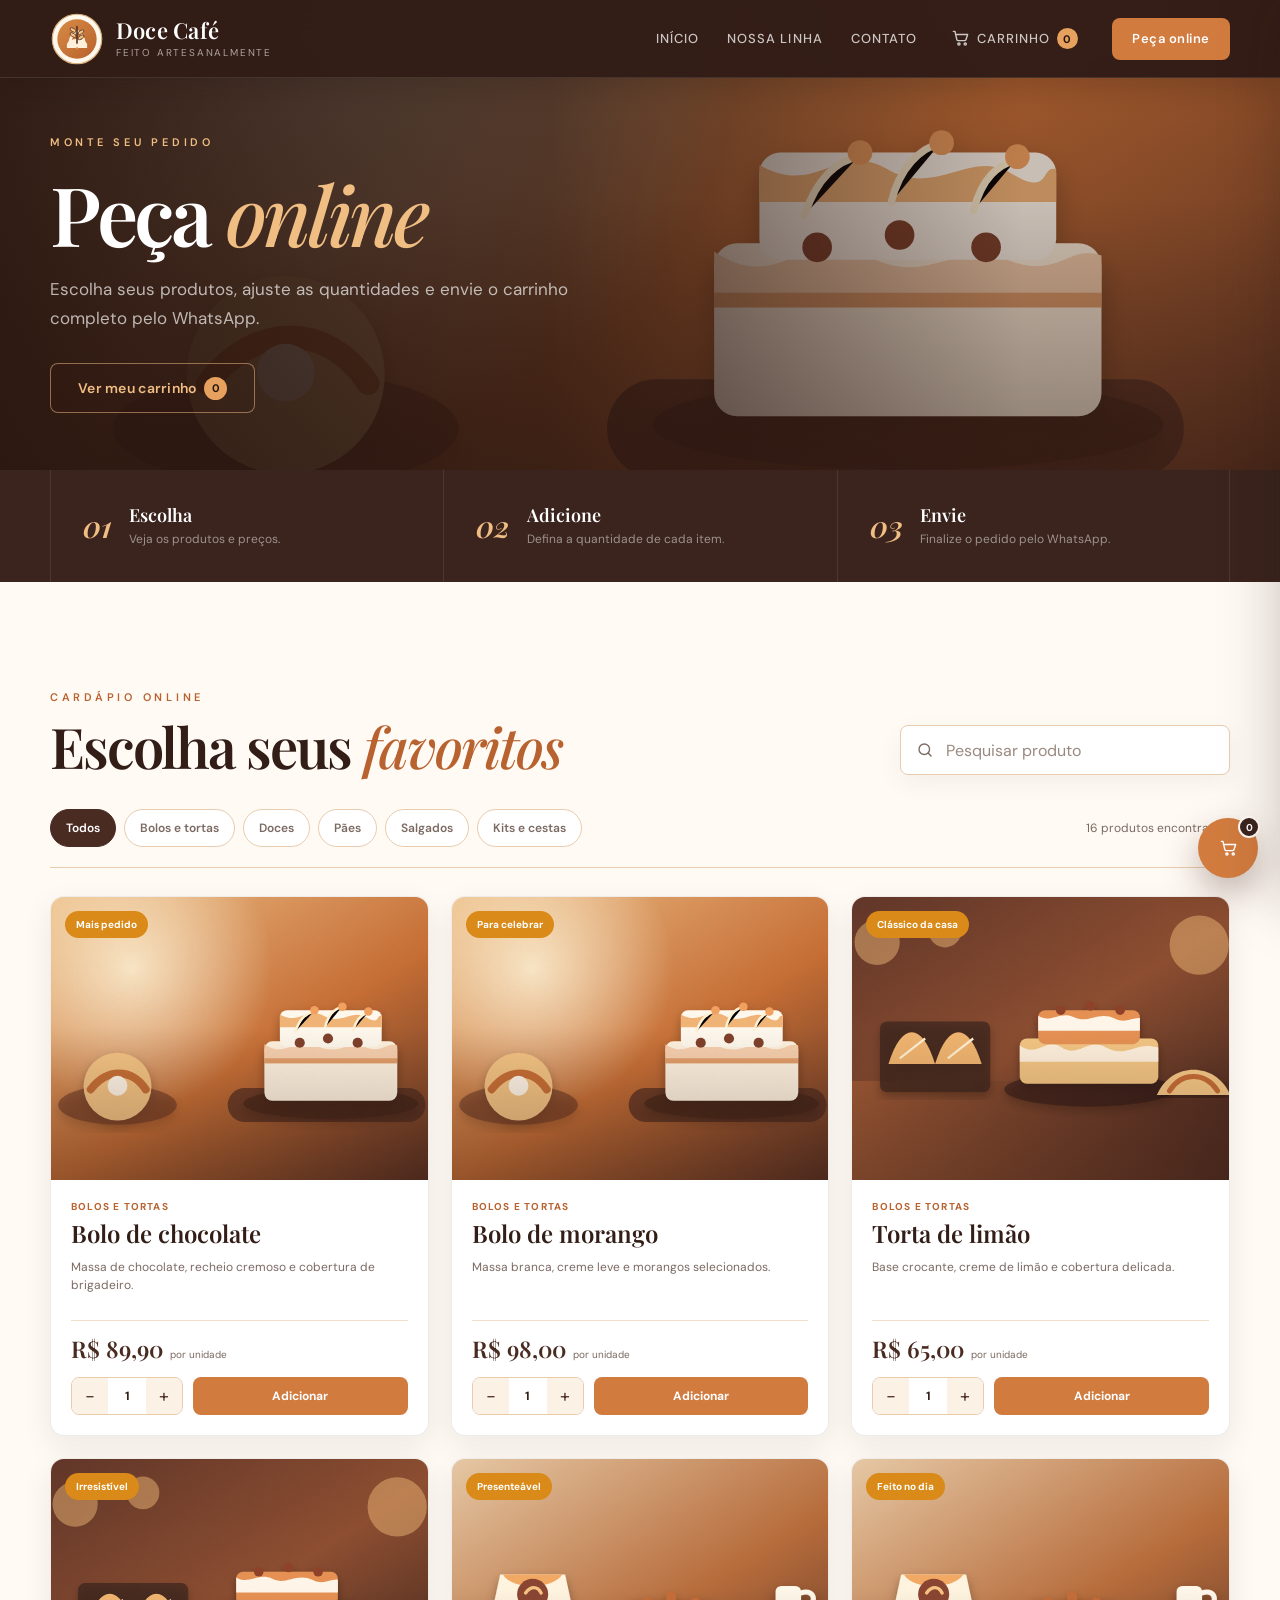
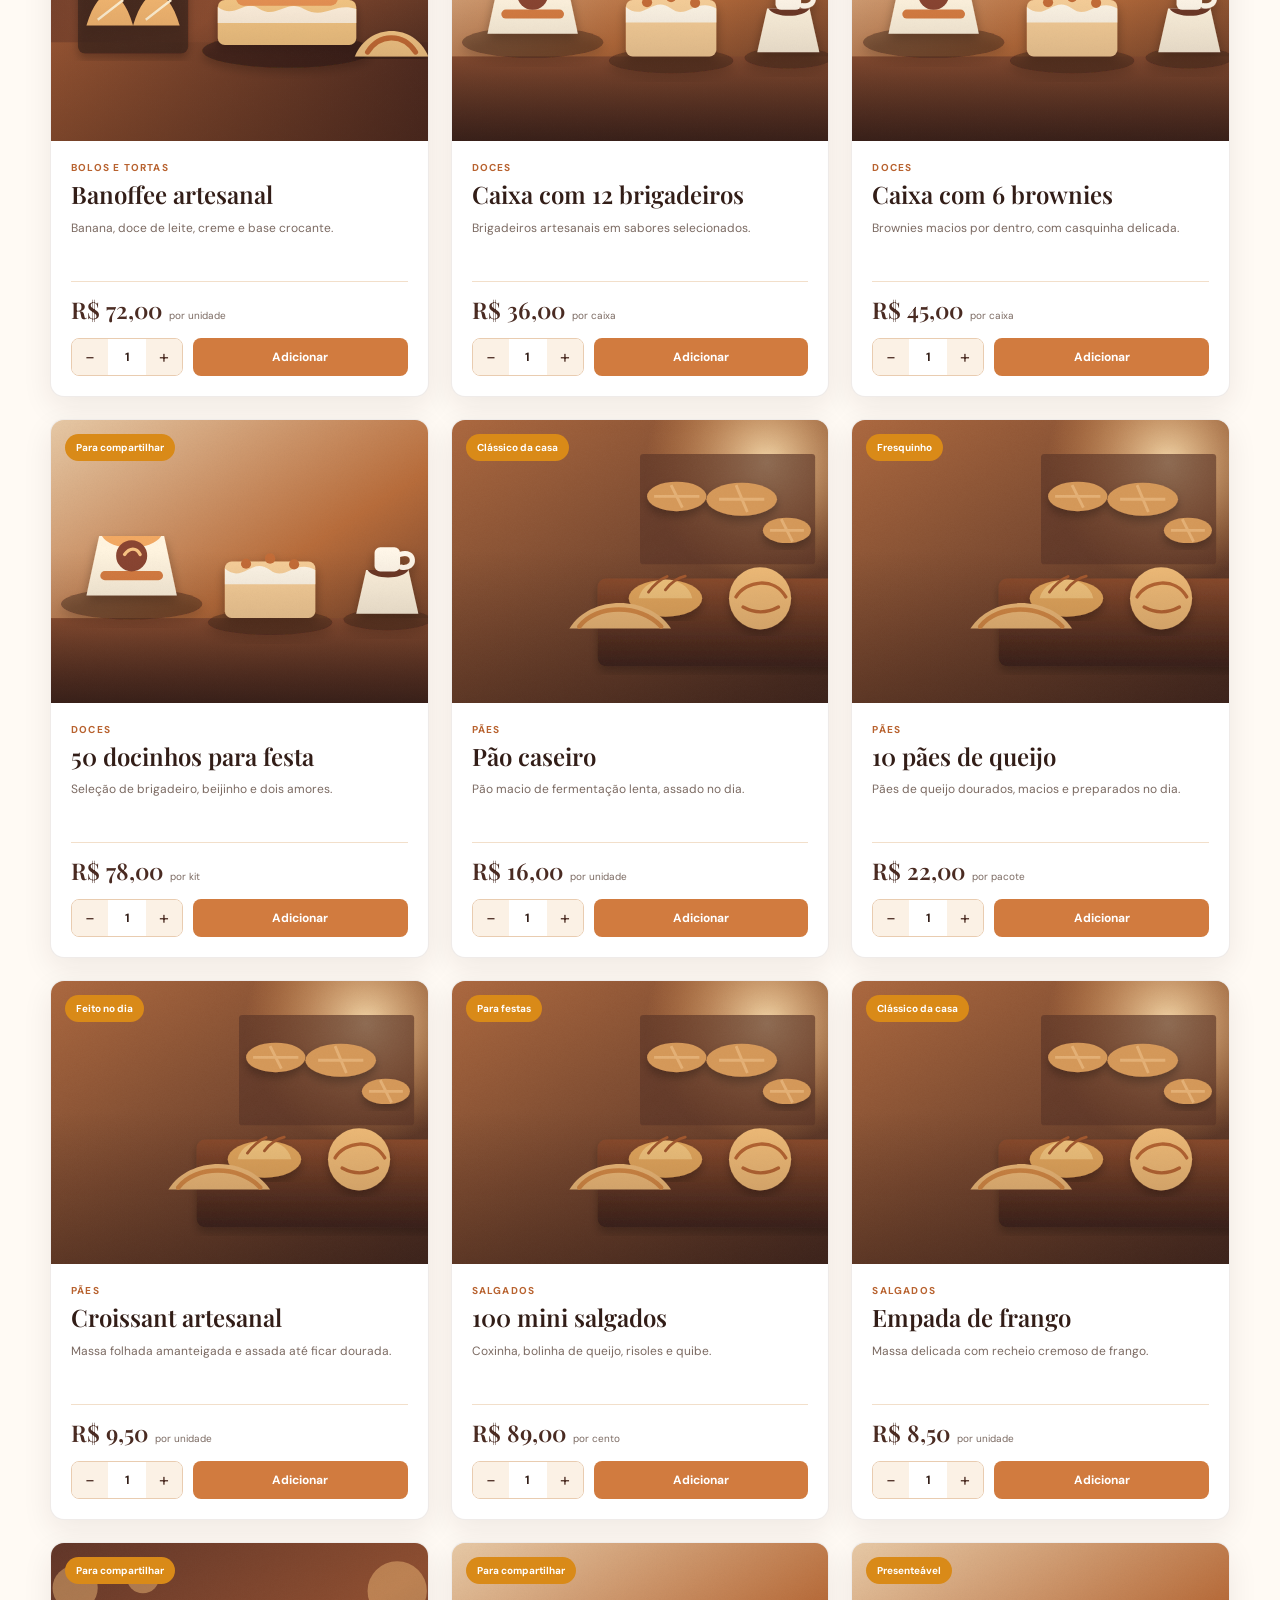
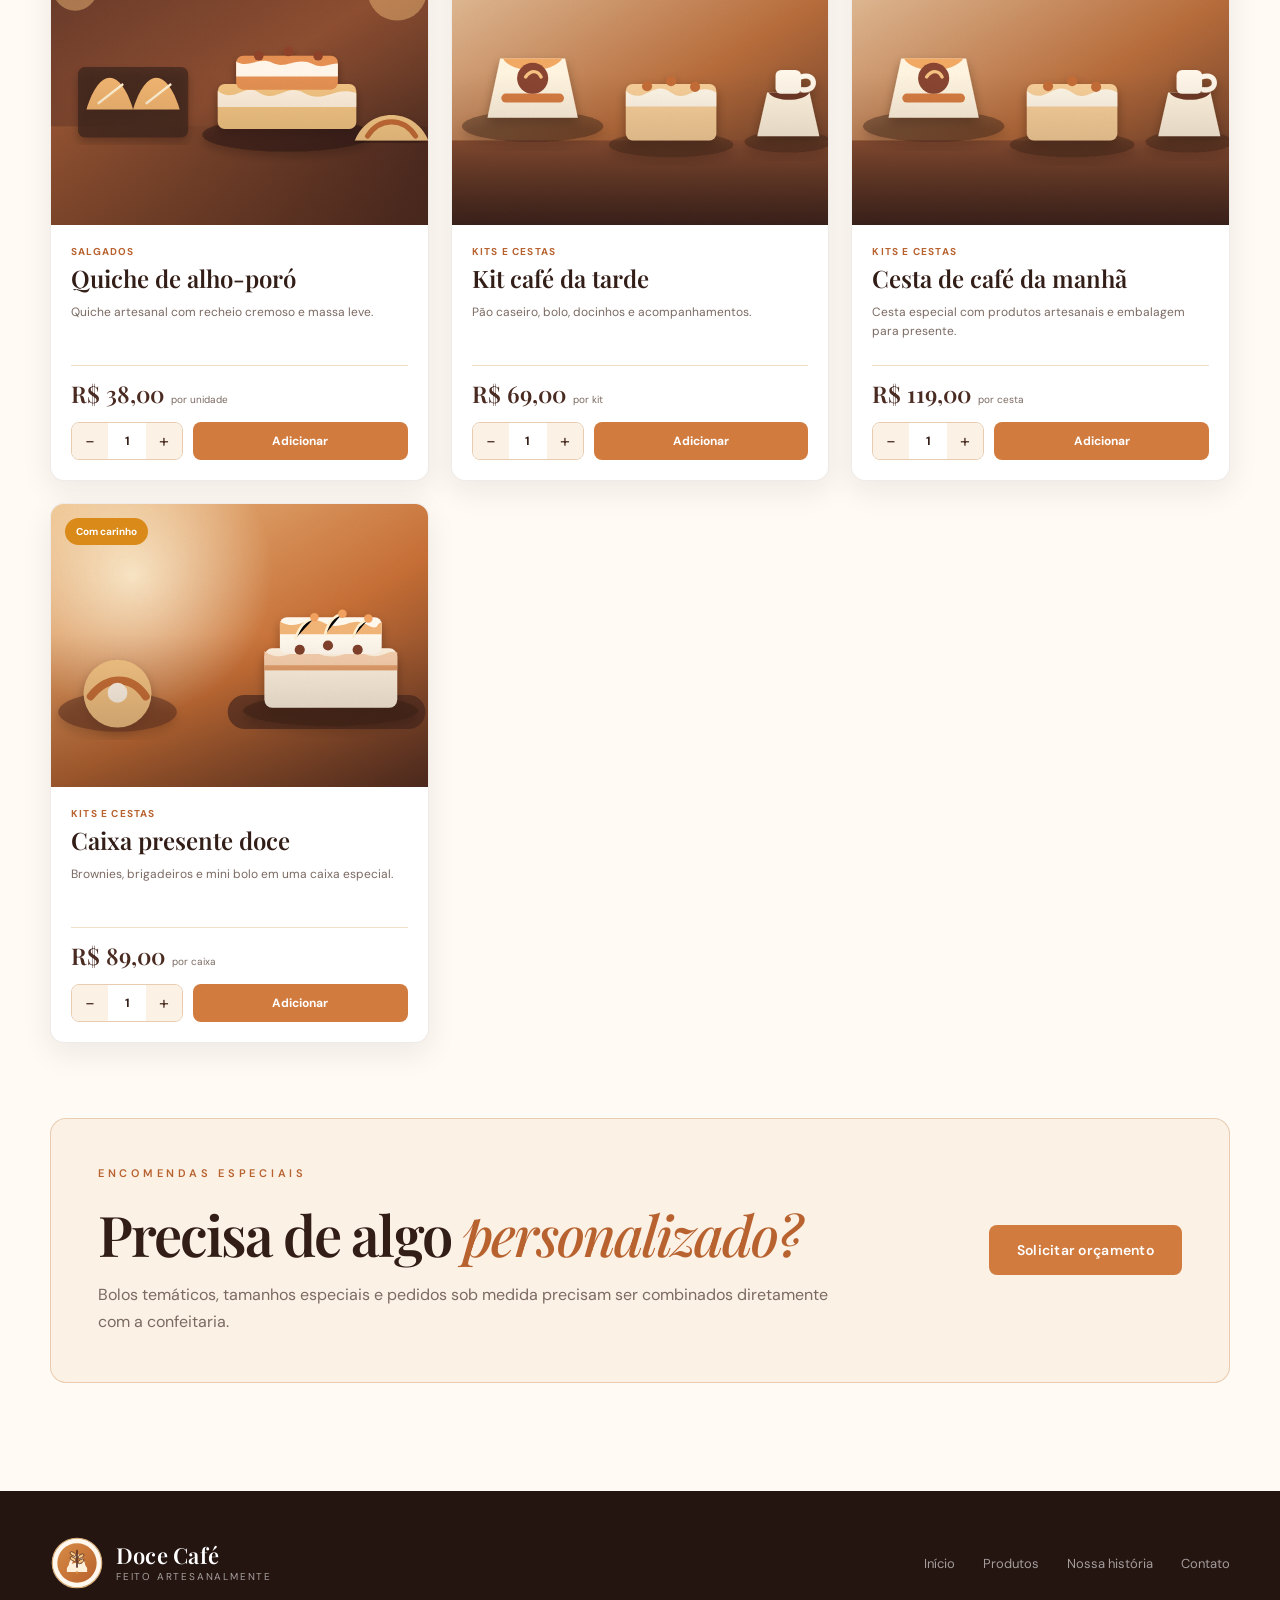
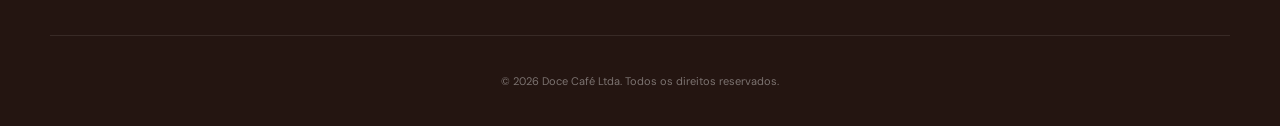
==== commit 2aa423a0: "ajuste formatacao" ====
--- a/loja.html
+++ b/loja.html
@@ -129,7 +129,7 @@
     </div>
     <div class="container footer-bottom">
       <p>© 2026 <span data-business-name>Sua Confeitaria</span> Ltda. Todos os direitos reservados.</p>
-      <p>Os valores são demonstrativos e serão confirmados no atendimento.</p>
+
     </div>
   </footer>
 
--- a/css/styles.css
+++ b/css/styles.css
@@ -496,7 +496,7 @@
 .footer-links { display: flex; flex-wrap: wrap; gap: 28px; }
 .footer-links a { color: rgba(255,255,255,.58); font-size: 13px; transition: color .2s; }
 .footer-links a:hover { color: var(--orange-300); }
-.footer-bottom { min-height: 90px; display: flex; align-items: center; justify-content: space-between; gap: 20px; color: rgba(255,255,255,.4); font-size: 11px; }
+.footer-bottom { min-height: 90px; display: flex; align-items: center; justify-content: center; gap: 20px; color: rgba(255,255,255,.4); font-size: 11px; }
 .footer-bottom p { margin: 0; }
 
 .floating-cart {
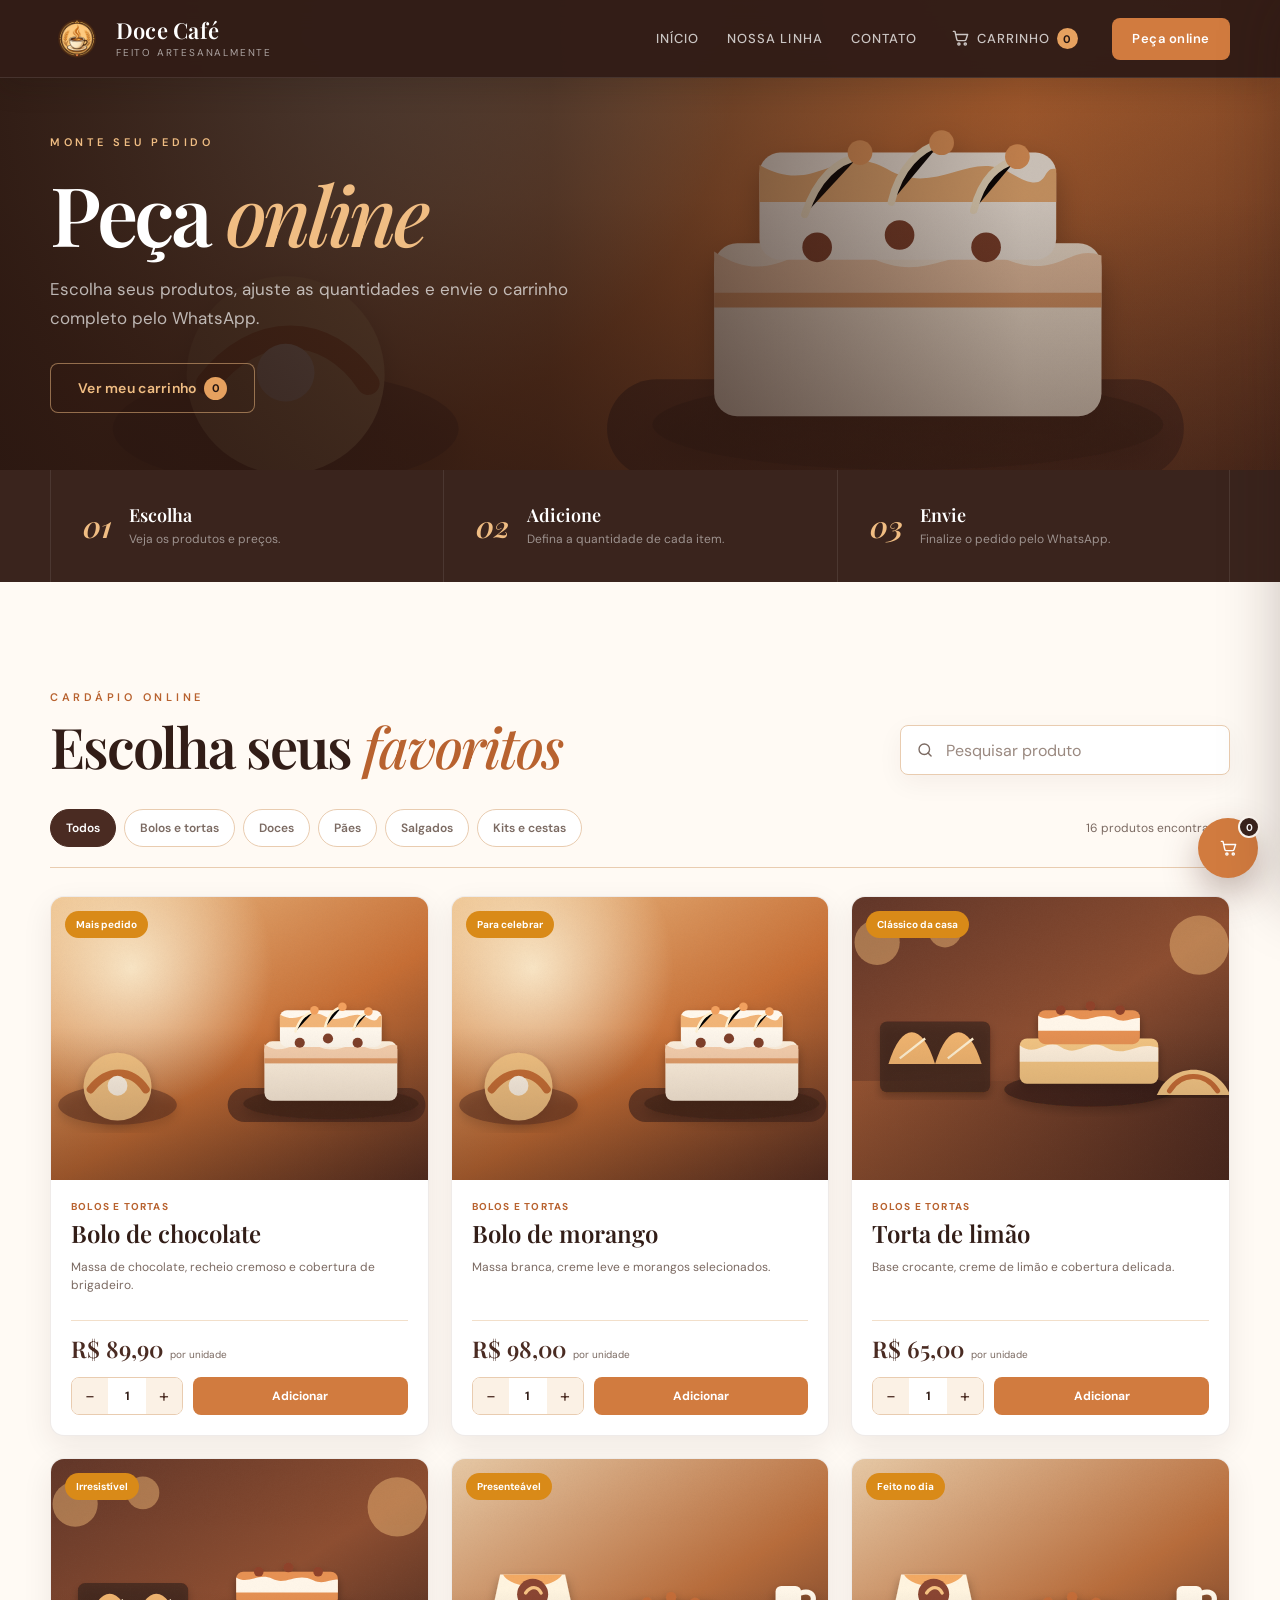
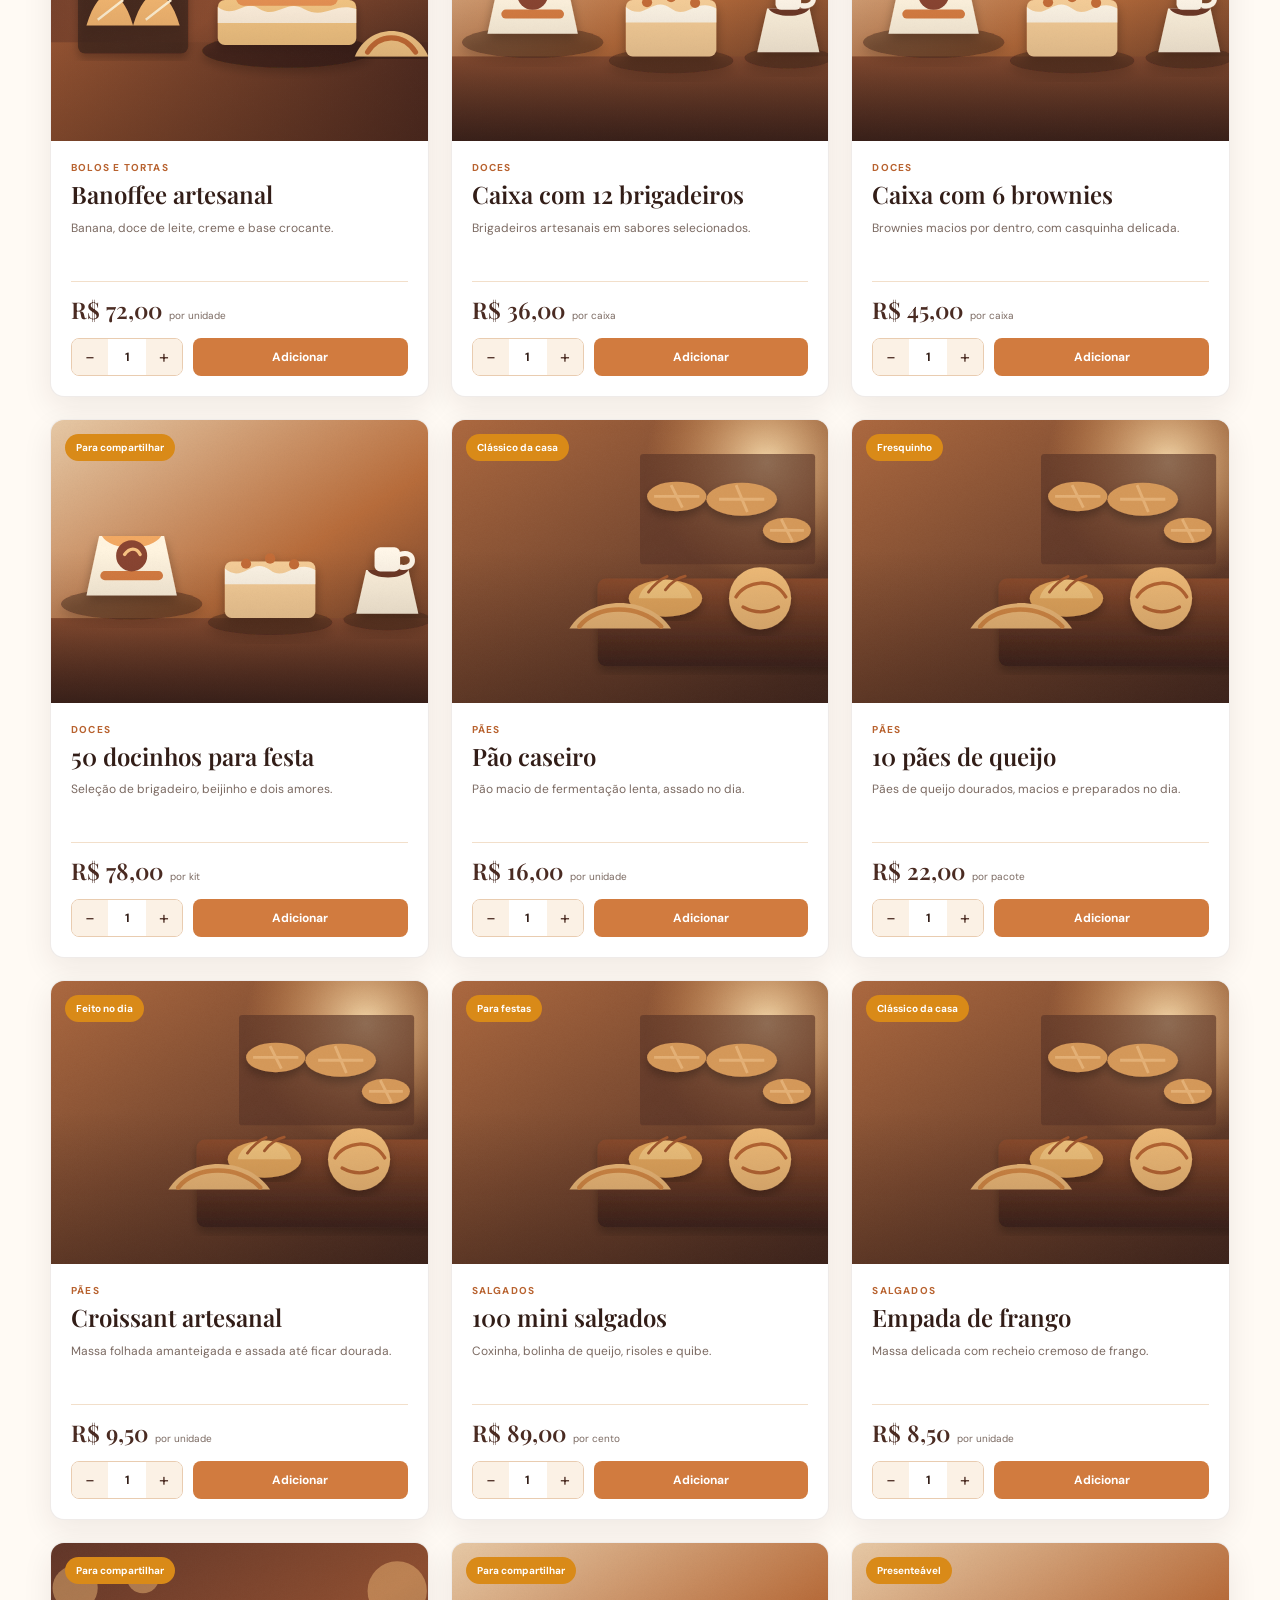
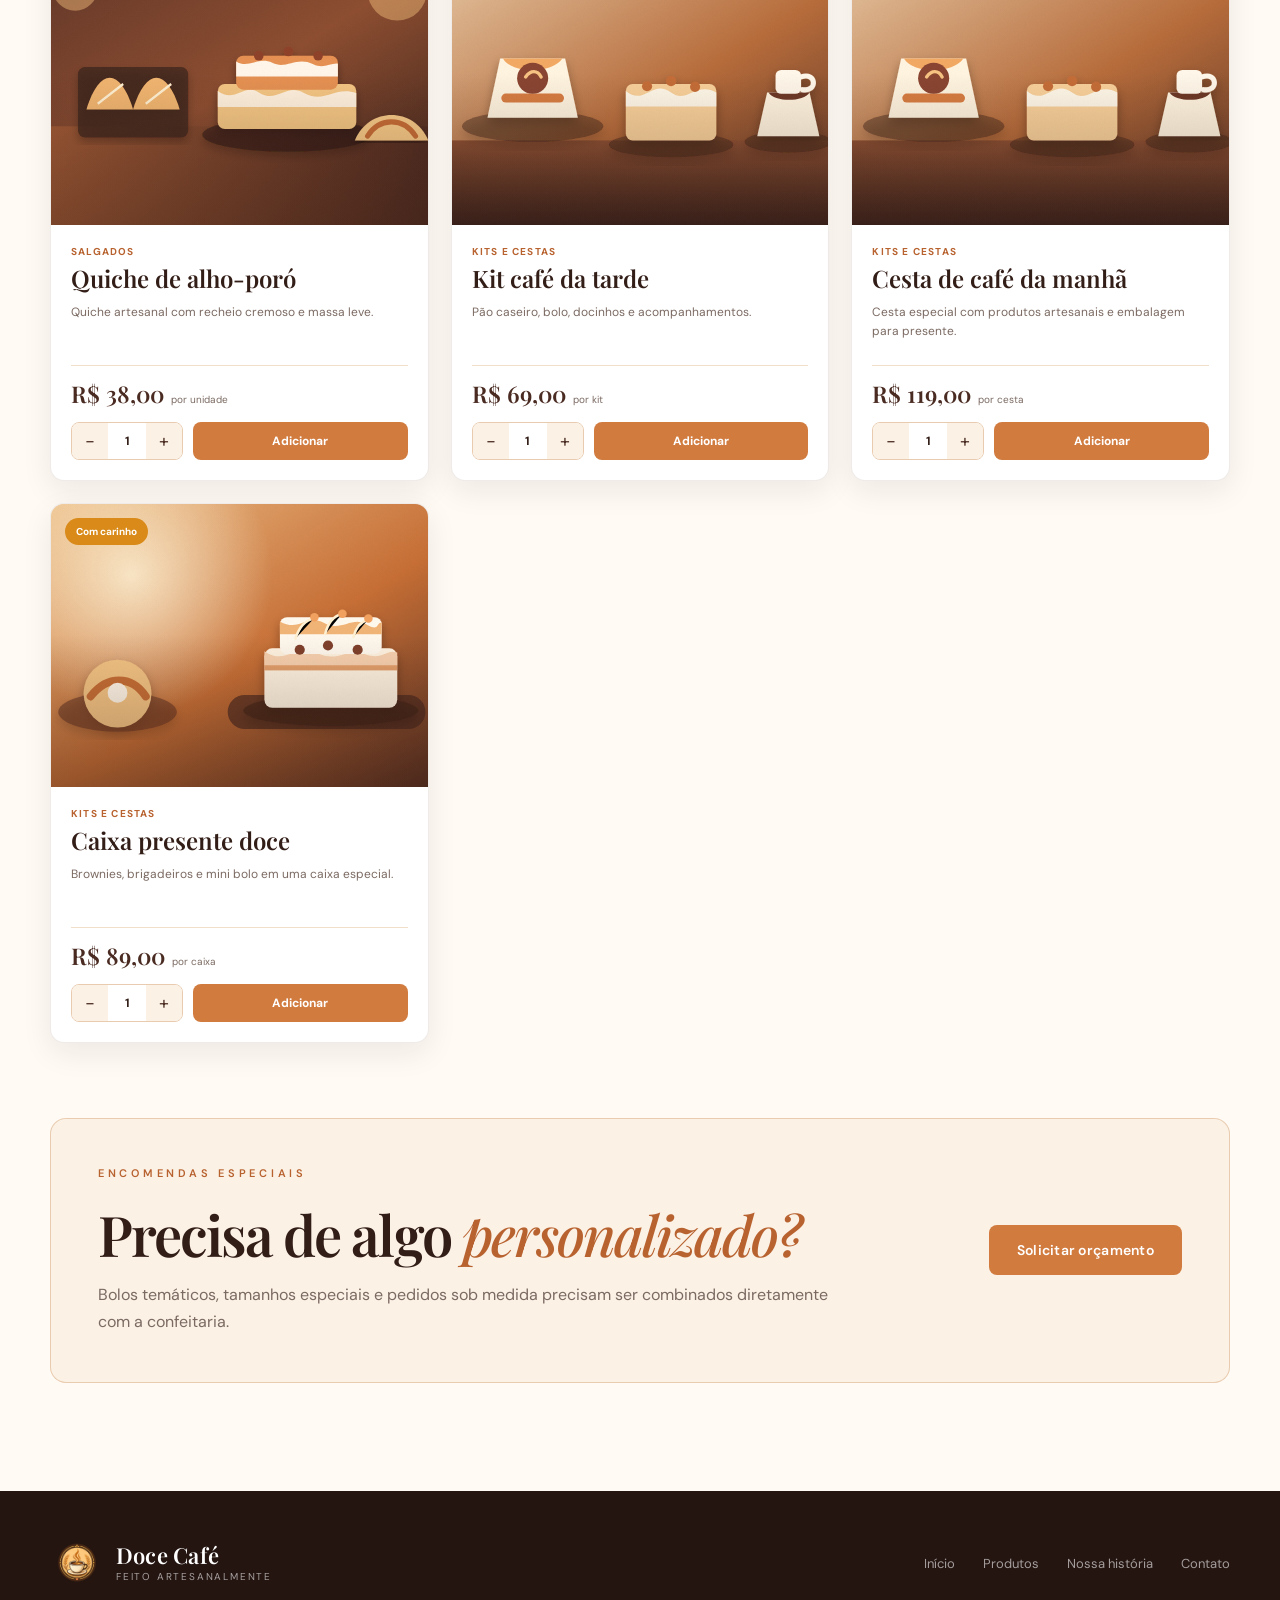
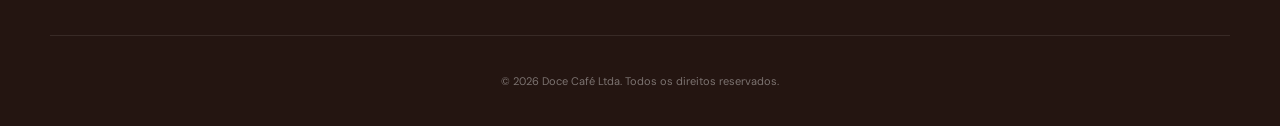
==== commit 87d27709: "adicionado icone" ====
--- a/loja.html
+++ b/loja.html
@@ -10,7 +10,7 @@
   <link rel="preconnect" href="https://fonts.googleapis.com">
   <link rel="preconnect" href="https://fonts.gstatic.com" crossorigin>
   <link href="https://fonts.googleapis.com/css2?family=DM+Sans:wght@300;400;500;600;700&family=Playfair+Display:ital,wght@0,500;0,600;0,700;1,500;1,600&display=swap" rel="stylesheet">
-  <link rel="icon" href="assets/logo-mark.svg" type="image/svg+xml">
+  <link rel="icon" href="assets/logo-doce-cafe.png" type="image/png">
   <link rel="stylesheet" href="css/styles.css">
   <script src="js/produtos.js" defer></script>
   <script src="js/script.js" defer></script>
@@ -21,7 +21,7 @@
   <header class="site-header is-scrolled" id="cabecalho">
     <div class="container header-content">
       <a class="brand" href="index.html" aria-label="Voltar para a página inicial">
-        <img src="assets/logo-mark.svg" alt="" class="brand-mark">
+        <img src="assets/logo-doce-cafe.png" alt="" class="brand-mark">
         <span class="brand-copy">
           <strong data-business-name>Sua Confeitaria</strong>
           <small>feito artesanalmente</small>
@@ -117,7 +117,7 @@
   <footer class="site-footer">
     <div class="container footer-top">
       <a class="brand brand-footer" href="index.html">
-        <img src="assets/logo-mark.svg" alt="" class="brand-mark">
+        <img src="assets/logo-doce-cafe.png" alt="" class="brand-mark">
         <span class="brand-copy"><strong data-business-name>Sua Confeitaria</strong><small>feito artesanalmente</small></span>
       </a>
       <div class="footer-links">
@@ -151,7 +151,7 @@
       <div class="order-fields">
         <label>Seu nome<input type="text" data-customer-name placeholder="Como podemos chamar você?"></label>
         <div class="order-fields-row">
-          <label>Recebimento<select data-fulfillment><option>Retirada na loja</option><option>Entrega</option><option>A combinar</option></select></label>
+          <label>Recebimento<select data-fulfillment><option>Retirada na loja</option><option>Entrega</option></select></label>
           <label>Data desejada<input type="date" data-desired-date></label>
         </div>
         <label>Observações<textarea data-order-notes rows="2" placeholder="Sabores, horário ou outro detalhe"></textarea></label>
--- a/css/styles.css
+++ b/css/styles.css
@@ -1,1517 +1,2406 @@
 :root {
-  --brown-950: #241511;
-  --brown-900: #321d17;
-  --brown-850: #3a241d;
-  --brown-800: #4a2b22;
-  --brown-700: #633927;
-  --orange-600: #b8622f;
-  --orange-500: #d17b3f;
-  --orange-400: #e6a15f;
-  --orange-300: #f0bd83;
-  --cream-50: #fffaf4;
-  --cream-100: #fbf1e5;
-  --cream-200: #f2dfca;
-  --cream-300: #e9ccb0;
-  --gold: #e0a158;
-  --muted: #7b6a62;
-  --white: #ffffff;
-  --success: #2d7f58;
-  --font-display: "Playfair Display", Georgia, serif;
-  --font-body: "DM Sans", Arial, sans-serif;
-  --container: 1180px;
-  --header-height: 96px;
-  --shadow-sm: 0 10px 30px rgba(50, 29, 23, .08);
-  --shadow-md: 0 24px 60px rgba(50, 29, 23, .16);
-  --radius-sm: 10px;
-  --radius-md: 18px;
-  --radius-lg: 28px;
-}
-
-* { box-sizing: border-box; }
-html { scroll-behavior: smooth; scroll-padding-top: 86px; }
+    --brown-950: #241511;
+    --brown-900: #321d17;
+    --brown-850: #3a241d;
+    --brown-800: #4a2b22;
+    --brown-700: #633927;
+    --orange-600: #b8622f;
+    --orange-500: #d17b3f;
+    --orange-400: #e6a15f;
+    --orange-300: #f0bd83;
+    --cream-50: #fffaf4;
+    --cream-100: #fbf1e5;
+    --cream-200: #f2dfca;
+    --cream-300: #e9ccb0;
+    --gold: #e0a158;
+    --muted: #7b6a62;
+    --white: #ffffff;
+    --success: #2d7f58;
+    --font-display: "Playfair Display", Georgia, serif;
+    --font-body: "DM Sans", Arial, sans-serif;
+    --container: 1180px;
+    --header-height: 96px;
+    --shadow-sm: 0 10px 30px rgba(50, 29, 23, .08);
+    --shadow-md: 0 24px 60px rgba(50, 29, 23, .16);
+    --radius-sm: 10px;
+    --radius-md: 18px;
+    --radius-lg: 28px;
+}
+
+* {
+    box-sizing: border-box;
+}
+
+html {
+    scroll-behavior: smooth;
+    scroll-padding-top: 86px;
+}
+
 body {
-  margin: 0;
-  color: var(--brown-900);
-  background: var(--cream-50);
-  font-family: var(--font-body);
-  -webkit-font-smoothing: antialiased;
-}
-body.cart-open { overflow: hidden; }
-img { display: block; max-width: 100%; }
-a { color: inherit; text-decoration: none; }
-button, input { font: inherit; }
-button { color: inherit; }
+    margin: 0;
+    color: var(--brown-900);
+    background: var(--cream-50);
+    font-family: var(--font-body);
+    -webkit-font-smoothing: antialiased;
+}
+
+body.cart-open {
+    overflow: hidden;
+}
+
+img {
+    display: block;
+    max-width: 100%;
+}
+
+a {
+    color: inherit;
+    text-decoration: none;
+}
+
+button, input {
+    font: inherit;
+}
+
+button {
+    color: inherit;
+}
 
 .skip-link {
-  position: fixed;
-  top: 10px;
-  left: 10px;
-  z-index: 9999;
-  transform: translateY(-140%);
-  padding: 10px 14px;
-  border-radius: 8px;
-  background: var(--white);
-  color: var(--brown-900);
-  transition: transform .2s ease;
-}
-.skip-link:focus { transform: translateY(0); }
+    position: fixed;
+    top: 10px;
+    left: 10px;
+    z-index: 9999;
+    transform: translateY(-140%);
+    padding: 10px 14px;
+    border-radius: 8px;
+    background: var(--white);
+    color: var(--brown-900);
+    transition: transform .2s ease;
+}
+
+.skip-link:focus {
+    transform: translateY(0);
+}
 
 .container {
-  width: min(calc(100% - 40px), var(--container));
-  margin-inline: auto;
+    width: min(calc(100% - 40px), var(--container));
+    margin-inline: auto;
 }
 
 .site-header {
-  position: fixed;
-  inset: 0 0 auto;
-  z-index: 1000;
-  height: var(--header-height);
-  color: var(--white);
-  border-bottom: 1px solid transparent;
-  transition: height .3s ease, background .3s ease, box-shadow .3s ease, border-color .3s ease;
-}
+    position: fixed;
+    inset: 0 0 auto;
+    z-index: 1000;
+    height: var(--header-height);
+    color: var(--white);
+    border-bottom: 1px solid transparent;
+    transition: height .3s ease, background .3s ease, box-shadow .3s ease, border-color .3s ease;
+}
+
 .site-header.is-scrolled,
 .site-header.menu-open {
-  height: 78px;
-  background: rgba(50, 29, 23, .97);
-  border-color: rgba(255,255,255,.1);
-  box-shadow: 0 12px 30px rgba(29, 16, 12, .22);
-  backdrop-filter: blur(14px);
-}
+    height: 78px;
+    background: rgba(50, 29, 23, .97);
+    border-color: rgba(255, 255, 255, .1);
+    box-shadow: 0 12px 30px rgba(29, 16, 12, .22);
+    backdrop-filter: blur(14px);
+}
+
 .header-content {
-  height: 100%;
-  display: flex;
-  align-items: center;
-  justify-content: space-between;
-  gap: 30px;
-}
-.brand { display: inline-flex; align-items: center; gap: 12px; min-width: 0; }
-.brand-mark { width: 66px; height: 66px; flex: 0 0 auto; transition: width .3s, height .3s; }
+    height: 100%;
+    display: flex;
+    align-items: center;
+    justify-content: space-between;
+    gap: 30px;
+}
+
+.brand {
+    display: inline-flex;
+    align-items: center;
+    gap: 12px;
+    min-width: 0;
+}
+
+.brand-mark {
+    width: 66px;
+    height: 66px;
+    flex: 0 0 auto;
+    transition: width .3s, height .3s;
+}
+
 .site-header.is-scrolled .brand-mark,
-.site-header.menu-open .brand-mark { width: 54px; height: 54px; }
-.brand-copy { display: flex; flex-direction: column; line-height: 1; }
+.site-header.menu-open .brand-mark {
+    width: 54px;
+    height: 54px;
+}
+
+.brand-copy {
+    display: flex;
+    flex-direction: column;
+    line-height: 1;
+}
+
 .brand-copy strong {
-  max-width: 240px;
-  overflow: hidden;
-  text-overflow: ellipsis;
-  white-space: nowrap;
-  font: 600 22px/1.05 var(--font-display);
-  letter-spacing: .01em;
-}
+    max-width: 240px;
+    overflow: hidden;
+    text-overflow: ellipsis;
+    white-space: nowrap;
+    font: 600 22px/1.05 var(--font-display);
+    letter-spacing: .01em;
+}
+
 .brand-copy small {
-  margin-top: 5px;
-  color: rgba(255,255,255,.6);
-  font-size: 10px;
-  letter-spacing: .18em;
-  text-transform: uppercase;
-}
-
-.desktop-nav { display: flex; align-items: center; gap: 28px; }
+    margin-top: 5px;
+    color: rgba(255, 255, 255, .6);
+    font-size: 10px;
+    letter-spacing: .18em;
+    text-transform: uppercase;
+}
+
+.desktop-nav {
+    display: flex;
+    align-items: center;
+    gap: 28px;
+}
+
 .desktop-nav > a:not(.nav-cta),
 .desktop-nav > button {
-  position: relative;
-  border: 0;
-  background: transparent;
-  color: rgba(255,255,255,.75);
-  font-size: 13px;
-  font-weight: 500;
-  letter-spacing: .08em;
-  text-transform: uppercase;
-  cursor: pointer;
-  transition: color .2s ease;
-}
+    position: relative;
+    border: 0;
+    background: transparent;
+    color: rgba(255, 255, 255, .75);
+    font-size: 13px;
+    font-weight: 500;
+    letter-spacing: .08em;
+    text-transform: uppercase;
+    cursor: pointer;
+    transition: color .2s ease;
+}
+
 .desktop-nav > a:not(.nav-cta)::after,
 .desktop-nav > button::after {
-  content: "";
-  position: absolute;
-  left: 0;
-  right: 0;
-  bottom: -8px;
-  height: 1px;
-  background: var(--orange-300);
-  transform: scaleX(0);
-  transform-origin: left;
-  transition: transform .2s ease;
-}
+    content: "";
+    position: absolute;
+    left: 0;
+    right: 0;
+    bottom: -8px;
+    height: 1px;
+    background: var(--orange-300);
+    transform: scaleX(0);
+    transform-origin: left;
+    transition: transform .2s ease;
+}
+
 .desktop-nav > a:hover,
-.desktop-nav > button:hover { color: var(--white); }
+.desktop-nav > button:hover {
+    color: var(--white);
+}
+
 .desktop-nav > a:hover::after,
-.desktop-nav > button:hover::after { transform: scaleX(1); }
+.desktop-nav > button:hover::after {
+    transform: scaleX(1);
+}
+
 .nav-cta {
-  display: inline-flex;
-  align-items: center;
-  justify-content: center;
-  min-height: 42px;
-  padding: 0 20px;
-  border-radius: 8px;
-  background: var(--orange-500);
-  color: var(--white);
-  font-size: 13px;
-  font-weight: 600;
-  letter-spacing: .04em;
-  transition: background .2s ease, transform .2s ease;
-}
-.nav-cta:hover { background: var(--orange-400); transform: translateY(-1px); }
-.cart-link { display: inline-flex; align-items: center; gap: 7px; }
+    display: inline-flex;
+    align-items: center;
+    justify-content: center;
+    min-height: 42px;
+    padding: 0 20px;
+    border-radius: 8px;
+    background: var(--orange-500);
+    color: var(--white);
+    font-size: 13px;
+    font-weight: 600;
+    letter-spacing: .04em;
+    transition: background .2s ease, transform .2s ease;
+}
+
+.nav-cta:hover {
+    background: var(--orange-400);
+    transform: translateY(-1px);
+}
+
+.cart-link {
+    display: inline-flex;
+    align-items: center;
+    gap: 7px;
+}
+
 .cart-link svg, .floating-cart svg {
-  width: 19px; height: 19px; fill: none; stroke: currentColor; stroke-width: 1.8; stroke-linecap: round; stroke-linejoin: round;
-}
+    width: 19px;
+    height: 19px;
+    fill: none;
+    stroke: currentColor;
+    stroke-width: 1.8;
+    stroke-linecap: round;
+    stroke-linejoin: round;
+}
+
 .cart-count {
-  display: inline-grid;
-  place-items: center;
-  min-width: 21px;
-  height: 21px;
-  padding: 0 5px;
-  border-radius: 999px;
-  background: var(--orange-400);
-  color: var(--brown-950);
-  font-size: 11px;
-  font-weight: 700;
+    display: inline-grid;
+    place-items: center;
+    min-width: 21px;
+    height: 21px;
+    padding: 0 5px;
+    border-radius: 999px;
+    background: var(--orange-400);
+    color: var(--brown-950);
+    font-size: 11px;
+    font-weight: 700;
 }
 
 .mobile-menu-button {
-  display: none;
-  width: 44px;
-  height: 44px;
-  padding: 10px;
-  border: 1px solid rgba(255,255,255,.28);
-  border-radius: 8px;
-  background: rgba(255,255,255,.06);
-  cursor: pointer;
-}
+    display: none;
+    width: 44px;
+    height: 44px;
+    padding: 10px;
+    border: 1px solid rgba(255, 255, 255, .28);
+    border-radius: 8px;
+    background: rgba(255, 255, 255, .06);
+    cursor: pointer;
+}
+
 .mobile-menu-button span {
-  display: block;
-  height: 2px;
-  margin: 5px 0;
-  border-radius: 2px;
-  background: var(--white);
-  transition: transform .25s, opacity .25s;
-}
-.site-header.menu-open .mobile-menu-button span:nth-child(1) { transform: translateY(7px) rotate(45deg); }
-.site-header.menu-open .mobile-menu-button span:nth-child(2) { opacity: 0; }
-.site-header.menu-open .mobile-menu-button span:nth-child(3) { transform: translateY(-7px) rotate(-45deg); }
+    display: block;
+    height: 2px;
+    margin: 5px 0;
+    border-radius: 2px;
+    background: var(--white);
+    transition: transform .25s, opacity .25s;
+}
+
+.site-header.menu-open .mobile-menu-button span:nth-child(1) {
+    transform: translateY(7px) rotate(45deg);
+}
+
+.site-header.menu-open .mobile-menu-button span:nth-child(2) {
+    opacity: 0;
+}
+
+.site-header.menu-open .mobile-menu-button span:nth-child(3) {
+    transform: translateY(-7px) rotate(-45deg);
+}
+
 .mobile-nav {
-  display: none;
-  position: fixed;
-  inset: 78px 0 auto;
-  padding: 24px max(20px, calc((100vw - var(--container)) / 2));
-  background: rgba(50,29,23,.98);
-  border-top: 1px solid rgba(255,255,255,.1);
-  box-shadow: 0 25px 40px rgba(30,15,11,.25);
-}
-.mobile-nav.is-open { display: grid; gap: 8px; }
+    display: none;
+    position: fixed;
+    inset: 78px 0 auto;
+    padding: 24px max(20px, calc((100vw - var(--container)) / 2));
+    background: rgba(50, 29, 23, .98);
+    border-top: 1px solid rgba(255, 255, 255, .1);
+    box-shadow: 0 25px 40px rgba(30, 15, 11, .25);
+}
+
+.mobile-nav.is-open {
+    display: grid;
+    gap: 8px;
+}
+
 .mobile-nav a,
 .mobile-nav button {
-  min-height: 50px;
-  display: flex;
-  align-items: center;
-  justify-content: space-between;
-  padding: 0 8px;
-  border: 0;
-  border-bottom: 1px solid rgba(255,255,255,.08);
-  background: transparent;
-  color: rgba(255,255,255,.85);
-  text-align: left;
-}
-.mobile-nav .nav-cta { justify-content: center; margin-top: 12px; border: 0; }
+    min-height: 50px;
+    display: flex;
+    align-items: center;
+    justify-content: space-between;
+    padding: 0 8px;
+    border: 0;
+    border-bottom: 1px solid rgba(255, 255, 255, .08);
+    background: transparent;
+    color: rgba(255, 255, 255, .85);
+    text-align: left;
+}
+
+.mobile-nav .nav-cta {
+    justify-content: center;
+    margin-top: 12px;
+    border: 0;
+}
 
 .hero {
-  position: relative;
-  min-height: 760px;
-  height: 100svh;
-  display: flex;
-  align-items: center;
-  overflow: hidden;
-  color: var(--white);
-  background: var(--brown-950);
-}
-.hero-slides, .hero-slide, .hero-overlay { position: absolute; inset: 0; }
-.hero-slide { opacity: 0; transform: scale(1.04); transition: opacity 1s ease, transform 7s linear; }
-.hero-slide.is-active { opacity: 1; transform: scale(1); }
-.hero-slide img { width: 100%; height: 100%; object-fit: cover; }
+    position: relative;
+    min-height: 760px;
+    height: 100svh;
+    display: flex;
+    align-items: center;
+    overflow: hidden;
+    color: var(--white);
+    background: var(--brown-950);
+}
+
+.hero-slides, .hero-slide, .hero-overlay {
+    position: absolute;
+    inset: 0;
+}
+
+.hero-slide {
+    opacity: 0;
+    transform: scale(1.04);
+    transition: opacity 1s ease, transform 7s linear;
+}
+
+.hero-slide.is-active {
+    opacity: 1;
+    transform: scale(1);
+}
+
+.hero-slide img {
+    width: 100%;
+    height: 100%;
+    object-fit: cover;
+}
+
 .hero-overlay {
-  background:
-    linear-gradient(90deg, rgba(34,18,14,.9) 0%, rgba(34,18,14,.72) 38%, rgba(34,18,14,.18) 72%, rgba(34,18,14,.24) 100%),
-    linear-gradient(0deg, rgba(34,18,14,.42) 0%, transparent 45%);
-}
-.hero-content { position: relative; z-index: 2; padding-top: 90px; }
-.hero-content > * { max-width: 710px; }
+    background: linear-gradient(90deg, rgba(34, 18, 14, .9) 0%, rgba(34, 18, 14, .72) 38%, rgba(34, 18, 14, .18) 72%, rgba(34, 18, 14, .24) 100%),
+    linear-gradient(0deg, rgba(34, 18, 14, .42) 0%, transparent 45%);
+}
+
+.hero-content {
+    position: relative;
+    z-index: 2;
+    padding-top: 90px;
+}
+
+.hero-content > * {
+    max-width: 710px;
+}
+
 .eyebrow {
-  margin: 0 0 24px;
-  color: var(--orange-300);
-  font-size: 11px;
-  font-weight: 600;
-  letter-spacing: .34em;
-  text-transform: uppercase;
-}
-.eyebrow-dark { color: var(--orange-600); }
+    margin: 0 0 24px;
+    color: var(--orange-300);
+    font-size: 11px;
+    font-weight: 600;
+    letter-spacing: .34em;
+    text-transform: uppercase;
+}
+
+.eyebrow-dark {
+    color: var(--orange-600);
+}
+
 .hero h1,
 .section-heading h2,
 .story-copy h2,
 .order-banner h2,
 .contact-copy h2 {
-  margin: 0;
-  font-family: var(--font-display);
-  font-weight: 600;
-  letter-spacing: -.035em;
-}
-.hero h1 { font-size: clamp(52px, 7vw, 86px); line-height: .98; }
-em { color: var(--orange-300); font-weight: 500; }
+    margin: 0;
+    font-family: var(--font-display);
+    font-weight: 600;
+    letter-spacing: -.035em;
+}
+
+.hero h1 {
+    font-size: clamp(52px, 7vw, 86px);
+    line-height: .98;
+}
+
+em {
+    color: var(--orange-300);
+    font-weight: 500;
+}
+
 .hero-text {
-  margin: 28px 0 38px;
-  max-width: 590px;
-  color: rgba(255,255,255,.68);
-  font-size: clamp(16px, 1.5vw, 19px);
-  line-height: 1.75;
-}
-.hero-actions { display: flex; flex-wrap: wrap; gap: 14px; }
+    margin: 28px 0 38px;
+    max-width: 590px;
+    color: rgba(255, 255, 255, .68);
+    font-size: clamp(16px, 1.5vw, 19px);
+    line-height: 1.75;
+}
+
+.hero-actions {
+    display: flex;
+    flex-wrap: wrap;
+    gap: 14px;
+}
+
 .button {
-  min-height: 50px;
-  display: inline-flex;
-  align-items: center;
-  justify-content: center;
-  padding: 0 27px;
-  border: 1px solid transparent;
-  border-radius: 8px;
-  cursor: pointer;
-  font-weight: 600;
-  font-size: 14px;
-  letter-spacing: .02em;
-  transition: transform .2s ease, background .2s ease, border-color .2s ease, color .2s ease;
-}
-.button:hover { transform: translateY(-2px); }
-.button-primary { background: var(--orange-500); color: var(--white); }
-.button-primary:hover { background: var(--orange-600); }
-.button-outline { border-color: rgba(240,189,131,.52); color: var(--orange-300); background: rgba(52,28,21,.12); }
-.button-outline:hover { border-color: var(--orange-300); background: rgba(52,28,21,.38); }
+    min-height: 50px;
+    display: inline-flex;
+    align-items: center;
+    justify-content: center;
+    padding: 0 27px;
+    border: 1px solid transparent;
+    border-radius: 8px;
+    cursor: pointer;
+    font-weight: 600;
+    font-size: 14px;
+    letter-spacing: .02em;
+    transition: transform .2s ease, background .2s ease, border-color .2s ease, color .2s ease;
+}
+
+.button:hover {
+    transform: translateY(-2px);
+}
+
+.button-primary {
+    background: var(--orange-500);
+    color: var(--white);
+}
+
+.button-primary:hover {
+    background: var(--orange-600);
+}
+
+.button-outline {
+    border-color: rgba(240, 189, 131, .52);
+    color: var(--orange-300);
+    background: rgba(52, 28, 21, .12);
+}
+
+.button-outline:hover {
+    border-color: var(--orange-300);
+    background: rgba(52, 28, 21, .38);
+}
+
 .carousel-controls {
-  position: absolute;
-  z-index: 3;
-  left: 50%;
-  bottom: 30px;
-  transform: translateX(-50%);
-  display: flex;
-  align-items: center;
-  gap: 16px;
-}
-.carousel-dots { display: flex; align-items: center; gap: 8px; }
+    position: absolute;
+    z-index: 3;
+    left: 50%;
+    bottom: 30px;
+    transform: translateX(-50%);
+    display: flex;
+    align-items: center;
+    gap: 16px;
+}
+
+.carousel-dots {
+    display: flex;
+    align-items: center;
+    gap: 8px;
+}
+
 .carousel-dot {
-  width: 9px;
-  height: 9px;
-  padding: 0;
-  border: 0;
-  border-radius: 999px;
-  background: rgba(255,255,255,.38);
-  cursor: pointer;
-  transition: width .25s, background .25s;
-}
-.carousel-dot.is-active { width: 28px; background: var(--orange-300); }
+    width: 9px;
+    height: 9px;
+    padding: 0;
+    border: 0;
+    border-radius: 999px;
+    background: rgba(255, 255, 255, .38);
+    cursor: pointer;
+    transition: width .25s, background .25s;
+}
+
+.carousel-dot.is-active {
+    width: 28px;
+    background: var(--orange-300);
+}
+
 .carousel-arrow {
-  width: 38px;
-  height: 38px;
-  border: 1px solid rgba(255,255,255,.22);
-  border-radius: 50%;
-  background: rgba(45,24,18,.22);
-  color: var(--white);
-  font-size: 25px;
-  line-height: 1;
-  cursor: pointer;
-  transition: background .2s, border-color .2s;
-}
-.carousel-arrow:hover { background: rgba(45,24,18,.6); border-color: rgba(255,255,255,.55); }
-
-.trust-strip { background: var(--brown-850); color: var(--white); }
-.trust-grid { display: grid; grid-template-columns: repeat(4, 1fr); }
+    width: 38px;
+    height: 38px;
+    border: 1px solid rgba(255, 255, 255, .22);
+    border-radius: 50%;
+    background: rgba(45, 24, 18, .22);
+    color: var(--white);
+    font-size: 25px;
+    line-height: 1;
+    cursor: pointer;
+    transition: background .2s, border-color .2s;
+}
+
+.carousel-arrow:hover {
+    background: rgba(45, 24, 18, .6);
+    border-color: rgba(255, 255, 255, .55);
+}
+
+.trust-strip {
+    background: var(--brown-850);
+    color: var(--white);
+}
+
+.trust-grid {
+    display: grid;
+    grid-template-columns: repeat(4, 1fr);
+}
+
 .trust-grid > div {
-  min-height: 122px;
-  display: flex;
-  flex-direction: column;
-  justify-content: center;
-  padding: 24px 28px;
-  border-left: 1px solid rgba(255,255,255,.09);
-}
-.trust-grid > div:last-child { border-right: 1px solid rgba(255,255,255,.09); }
-.trust-grid strong { color: var(--orange-300); font: 600 22px/1.2 var(--font-display); }
-.trust-grid span { margin-top: 7px; color: rgba(255,255,255,.53); font-size: 13px; }
-
-.section { padding: 108px 0; }
-.products-section { background: var(--cream-50); }
-.section-heading { width: min(100%, 640px); margin: 0 auto 55px; text-align: center; }
+    min-height: 122px;
+    display: flex;
+    flex-direction: column;
+    justify-content: center;
+    padding: 24px 28px;
+    border-left: 1px solid rgba(255, 255, 255, .09);
+}
+
+.trust-grid > div:last-child {
+    border-right: 1px solid rgba(255, 255, 255, .09);
+}
+
+.trust-grid strong {
+    color: var(--orange-300);
+    font: 600 22px/1.2 var(--font-display);
+}
+
+.trust-grid span {
+    margin-top: 7px;
+    color: rgba(255, 255, 255, .53);
+    font-size: 13px;
+}
+
+.section {
+    padding: 108px 0;
+}
+
+.products-section {
+    background: var(--cream-50);
+}
+
+.section-heading {
+    width: min(100%, 640px);
+    margin: 0 auto 55px;
+    text-align: center;
+}
+
 .section-heading h2,
 .story-copy h2,
-.contact-copy h2 { font-size: clamp(38px, 5vw, 54px); line-height: 1.08; }
+.contact-copy h2 {
+    font-size: clamp(38px, 5vw, 54px);
+    line-height: 1.08;
+}
+
 .section-heading em,
 .story-copy em,
-.contact-copy em { color: var(--orange-600); }
+.contact-copy em {
+    color: var(--orange-600);
+}
+
 .section-heading > p:last-child {
-  margin: 20px auto 0;
-  max-width: 590px;
-  color: var(--muted);
-  line-height: 1.75;
-}
-.product-grid { display: grid; grid-template-columns: repeat(3, 1fr); gap: 22px; }
+    margin: 20px auto 0;
+    max-width: 590px;
+    color: var(--muted);
+    line-height: 1.75;
+}
+
+.product-grid {
+    display: grid;
+    grid-template-columns: repeat(3, 1fr);
+    gap: 22px;
+}
+
 .product-card {
-  overflow: hidden;
-  border: 1px solid rgba(99,57,39,.1);
-  border-radius: var(--radius-md);
-  background: var(--white);
-  box-shadow: var(--shadow-sm);
-  transition: transform .3s ease, box-shadow .3s ease;
-}
-.product-card:hover { transform: translateY(-7px); box-shadow: var(--shadow-md); }
-.product-image { position: relative; aspect-ratio: 4 / 3; overflow: hidden; background: var(--cream-200); }
+    overflow: hidden;
+    border: 1px solid rgba(99, 57, 39, .1);
+    border-radius: var(--radius-md);
+    background: var(--white);
+    box-shadow: var(--shadow-sm);
+    transition: transform .3s ease, box-shadow .3s ease;
+}
+
+.product-card:hover {
+    transform: translateY(-7px);
+    box-shadow: var(--shadow-md);
+}
+
+.product-image {
+    position: relative;
+    aspect-ratio: 4 / 3;
+    overflow: hidden;
+    background: var(--cream-200);
+}
+
 .product-image::after {
-  content: "";
-  position: absolute;
-  inset: 0;
-  background: linear-gradient(0deg, rgba(45,24,18,.35), transparent 54%);
-  pointer-events: none;
-}
-.product-image img { width: 100%; height: 100%; object-fit: cover; transition: transform .55s ease; }
-.product-card:hover .product-image img { transform: scale(1.055); }
+    content: "";
+    position: absolute;
+    inset: 0;
+    background: linear-gradient(0deg, rgba(45, 24, 18, .35), transparent 54%);
+    pointer-events: none;
+}
+
+.product-image img {
+    width: 100%;
+    height: 100%;
+    object-fit: cover;
+    transition: transform .55s ease;
+}
+
+.product-card:hover .product-image img {
+    transform: scale(1.055);
+}
+
 .product-image span {
-  position: absolute;
-  z-index: 2;
-  top: 16px;
-  left: 16px;
-  padding: 7px 11px;
-  border-radius: 999px;
-  background: var(--orange-400);
-  color: var(--brown-950);
-  font-size: 11px;
-  font-weight: 700;
-  letter-spacing: .04em;
-}
-.product-body { min-height: 100px; display: flex; align-items: center; justify-content: space-between; gap: 15px; padding: 20px; }
-.product-body h3 { margin: 0 0 7px; font: 600 24px/1.15 var(--font-display); }
-.product-body p { margin: 0; color: var(--muted); font-size: 13px; }
-.product-body p strong { color: var(--brown-800); }
+    position: absolute;
+    z-index: 2;
+    top: 16px;
+    left: 16px;
+    padding: 7px 11px;
+    border-radius: 999px;
+    background: var(--orange-400);
+    color: var(--brown-950);
+    font-size: 11px;
+    font-weight: 700;
+    letter-spacing: .04em;
+}
+
+.product-body {
+    min-height: 100px;
+    display: flex;
+    align-items: center;
+    justify-content: space-between;
+    gap: 15px;
+    padding: 20px;
+}
+
+.product-body h3 {
+    margin: 0 0 7px;
+    font: 600 24px/1.15 var(--font-display);
+}
+
+.product-body p {
+    margin: 0;
+    color: var(--muted);
+    font-size: 13px;
+}
+
+.product-body p strong {
+    color: var(--brown-800);
+}
+
 .add-to-cart {
-  min-width: 98px;
-  min-height: 40px;
-  display: inline-flex;
-  align-items: center;
-  justify-content: center;
-  padding: 0 14px;
-  border: 1px solid var(--cream-300);
-  border-radius: 8px;
-  background: var(--cream-100);
-  color: var(--brown-800);
-  cursor: pointer;
-  font-size: 12px;
-  font-weight: 700;
-  transition: background .2s, color .2s, border-color .2s;
-}
-.add-to-cart:hover { border-color: var(--orange-500); background: var(--orange-500); color: var(--white); }
-
-.story-section { overflow: hidden; background: var(--cream-100); }
-.story-grid { display: grid; grid-template-columns: 1.05fr .95fr; gap: 85px; align-items: center; }
-.story-image { position: relative; }
-.story-image > img { width: 100%; height: 590px; object-fit: cover; border-radius: var(--radius-md); box-shadow: var(--shadow-md); }
+    min-width: 98px;
+    min-height: 40px;
+    display: inline-flex;
+    align-items: center;
+    justify-content: center;
+    padding: 0 14px;
+    border: 1px solid var(--cream-300);
+    border-radius: 8px;
+    background: var(--cream-100);
+    color: var(--brown-800);
+    cursor: pointer;
+    font-size: 12px;
+    font-weight: 700;
+    transition: background .2s, color .2s, border-color .2s;
+}
+
+.add-to-cart:hover {
+    border-color: var(--orange-500);
+    background: var(--orange-500);
+    color: var(--white);
+}
+
+.story-section {
+    overflow: hidden;
+    background: var(--cream-100);
+}
+
+.story-grid {
+    display: grid;
+    grid-template-columns: 1.05fr .95fr;
+    gap: 85px;
+    align-items: center;
+}
+
+.story-image {
+    position: relative;
+}
+
+.story-image > img {
+    width: 100%;
+    height: 590px;
+    object-fit: cover;
+    border-radius: var(--radius-md);
+    box-shadow: var(--shadow-md);
+}
+
 .story-stamp {
-  position: absolute;
-  right: -28px;
-  bottom: 45px;
-  width: 150px;
-  height: 150px;
-  display: grid;
-  place-content: center;
-  text-align: center;
-  border: 7px solid var(--cream-100);
-  border-radius: 50%;
-  background: var(--orange-500);
-  color: var(--white);
-  transform: rotate(-8deg);
-  box-shadow: var(--shadow-sm);
-}
-.story-stamp span { font-size: 11px; letter-spacing: .18em; text-transform: uppercase; }
-.story-stamp strong { font: italic 600 38px/1 var(--font-display); }
-.story-copy > p:not(.eyebrow) { margin: 22px 0 0; color: var(--muted); line-height: 1.85; }
-.text-link { display: inline-flex; margin-top: 30px; color: var(--orange-600); font-weight: 700; }
-.text-link:hover { color: var(--brown-800); }
-
-.order-banner { position: relative; min-height: 560px; display: grid; place-items: center; overflow: hidden; color: var(--white); text-align: center; }
-.order-banner-bg { position: absolute; inset: 0; }
-.order-banner-bg img { width: 100%; height: 100%; object-fit: cover; }
-.order-banner-bg::after { content: ""; position: absolute; inset: 0; background: rgba(43,23,18,.78); }
-.order-banner-content { position: relative; z-index: 2; max-width: 760px; padding: 100px 0; }
-.order-banner h2 { font-size: clamp(40px, 5.5vw, 64px); line-height: 1.05; }
-.order-banner-content > p:not(.eyebrow) { max-width: 610px; margin: 22px auto 32px; color: rgba(255,255,255,.65); line-height: 1.75; }
-.centered-actions { justify-content: center; }
-
-.contact-section { background: var(--cream-50); }
-.contact-grid { display: grid; grid-template-columns: .9fr 1.1fr; gap: 80px; align-items: center; }
-.contact-intro { max-width: 540px; margin: 22px 0 32px; color: var(--muted); line-height: 1.75; }
-.contact-list { display: grid; gap: 22px; margin-bottom: 34px; }
-.contact-item { display: grid; grid-template-columns: 50px 1fr; gap: 16px; align-items: start; }
-.contact-icon { width: 50px; height: 50px; display: grid; place-items: center; border-radius: 50%; background: var(--cream-200); color: var(--orange-600); font-size: 24px; }
-.contact-item strong { display: block; margin: 2px 0 7px; font-size: 14px; }
-.contact-item p { margin: 0; color: var(--muted); line-height: 1.6; font-size: 14px; }
-.contact-button { margin-top: 5px; }
+    position: absolute;
+    right: -28px;
+    bottom: 45px;
+    width: 150px;
+    height: 150px;
+    display: grid;
+    place-content: center;
+    text-align: center;
+    border: 7px solid var(--cream-100);
+    border-radius: 50%;
+    background: var(--orange-500);
+    color: var(--white);
+    transform: rotate(-8deg);
+    box-shadow: var(--shadow-sm);
+}
+
+.story-stamp span {
+    font-size: 11px;
+    letter-spacing: .18em;
+    text-transform: uppercase;
+}
+
+.story-stamp strong {
+    font: italic 600 38px/1 var(--font-display);
+}
+
+.story-copy > p:not(.eyebrow) {
+    margin: 22px 0 0;
+    color: var(--muted);
+    line-height: 1.85;
+}
+
+.text-link {
+    display: inline-flex;
+    margin-top: 30px;
+    color: var(--orange-600);
+    font-weight: 700;
+}
+
+.text-link:hover {
+    color: var(--brown-800);
+}
+
+.order-banner {
+    position: relative;
+    min-height: 560px;
+    display: grid;
+    place-items: center;
+    overflow: hidden;
+    color: var(--white);
+    text-align: center;
+}
+
+.order-banner-bg {
+    position: absolute;
+    inset: 0;
+}
+
+.order-banner-bg img {
+    width: 100%;
+    height: 100%;
+    object-fit: cover;
+}
+
+.order-banner-bg::after {
+    content: "";
+    position: absolute;
+    inset: 0;
+    background: rgba(43, 23, 18, .78);
+}
+
+.order-banner-content {
+    position: relative;
+    z-index: 2;
+    max-width: 760px;
+    padding: 100px 0;
+}
+
+.order-banner h2 {
+    font-size: clamp(40px, 5.5vw, 64px);
+    line-height: 1.05;
+}
+
+.order-banner-content > p:not(.eyebrow) {
+    max-width: 610px;
+    margin: 22px auto 32px;
+    color: rgba(255, 255, 255, .65);
+    line-height: 1.75;
+}
+
+.centered-actions {
+    justify-content: center;
+}
+
+.contact-section {
+    background: var(--cream-50);
+}
+
+.contact-grid {
+    display: grid;
+    grid-template-columns: .9fr 1.1fr;
+    gap: 80px;
+    align-items: center;
+}
+
+.contact-intro {
+    max-width: 540px;
+    margin: 22px 0 32px;
+    color: var(--muted);
+    line-height: 1.75;
+}
+
+.contact-list {
+    display: grid;
+    gap: 22px;
+    margin-bottom: 34px;
+}
+
+.contact-item {
+    display: grid;
+    grid-template-columns: 50px 1fr;
+    gap: 16px;
+    align-items: start;
+}
+
+.contact-icon {
+    width: 50px;
+    height: 50px;
+    display: grid;
+    place-items: center;
+    border-radius: 50%;
+    background: var(--cream-200);
+    color: var(--orange-600);
+    font-size: 24px;
+}
+
+.contact-item strong {
+    display: block;
+    margin: 2px 0 7px;
+    font-size: 14px;
+}
+
+.contact-item p {
+    margin: 0;
+    color: var(--muted);
+    line-height: 1.6;
+    font-size: 14px;
+}
+
+.contact-button {
+    margin-top: 5px;
+}
+
 .map-card {
-  position: relative;
-  min-height: 520px;
-  overflow: hidden;
-  border: 12px solid var(--white);
-  border-radius: var(--radius-md);
-  background: #e8d4bc;
-  box-shadow: var(--shadow-md);
-}
+    position: relative;
+    min-height: 520px;
+    overflow: hidden;
+    border: 12px solid var(--white);
+    border-radius: var(--radius-md);
+    background: #e8d4bc;
+    box-shadow: var(--shadow-md);
+}
+
 .map-grid-lines {
-  position: absolute;
-  inset: 0;
-  opacity: .45;
-  background-image: linear-gradient(rgba(99,57,39,.08) 1px, transparent 1px), linear-gradient(90deg, rgba(99,57,39,.08) 1px, transparent 1px);
-  background-size: 45px 45px;
-}
-.map-road { position: absolute; background: #fff8eb; box-shadow: 0 0 0 1px rgba(99,57,39,.12); }
-.road-one { width: 130%; height: 52px; left: -15%; top: 45%; transform: rotate(-12deg); }
-.road-two { width: 52px; height: 125%; left: 64%; top: -12%; transform: rotate(8deg); }
-.road-three { width: 100%; height: 34px; left: 8%; top: 18%; transform: rotate(27deg); }
+    position: absolute;
+    inset: 0;
+    opacity: .45;
+    background-image: linear-gradient(rgba(99, 57, 39, .08) 1px, transparent 1px), linear-gradient(90deg, rgba(99, 57, 39, .08) 1px, transparent 1px);
+    background-size: 45px 45px;
+}
+
+.map-road {
+    position: absolute;
+    background: #fff8eb;
+    box-shadow: 0 0 0 1px rgba(99, 57, 39, .12);
+}
+
+.road-one {
+    width: 130%;
+    height: 52px;
+    left: -15%;
+    top: 45%;
+    transform: rotate(-12deg);
+}
+
+.road-two {
+    width: 52px;
+    height: 125%;
+    left: 64%;
+    top: -12%;
+    transform: rotate(8deg);
+}
+
+.road-three {
+    width: 100%;
+    height: 34px;
+    left: 8%;
+    top: 18%;
+    transform: rotate(27deg);
+}
+
 .map-pin {
-  position: absolute;
-  left: 47%;
-  top: 48%;
-  transform: translate(-50%, -50%);
-  min-width: 190px;
-  display: flex;
-  align-items: center;
-  gap: 10px;
-  padding: 10px 15px 10px 10px;
-  border-radius: 999px;
-  background: var(--brown-850);
-  color: var(--white);
-  box-shadow: 0 14px 25px rgba(50,29,23,.25);
-  font: 600 16px/1 var(--font-display);
-}
-.map-pin::after { content: ""; position: absolute; left: 50%; bottom: -13px; border: 8px solid transparent; border-top-color: var(--brown-850); transform: translateX(-50%); }
-.map-pin img { width: 42px; height: 42px; }
-.map-label { position: absolute; padding: 5px 8px; border-radius: 6px; background: rgba(255,255,255,.74); color: var(--muted); font-size: 10px; transform: rotate(-12deg); }
-.label-one { left: 12%; top: 52%; }
-.label-two { right: 8%; top: 24%; transform: rotate(8deg); }
-
-.site-footer { background: var(--brown-950); color: var(--white); }
-.footer-top { min-height: 145px; display: flex; align-items: center; justify-content: space-between; gap: 30px; border-bottom: 1px solid rgba(255,255,255,.09); }
-.brand-footer .brand-mark { width: 58px; height: 58px; }
-.footer-links { display: flex; flex-wrap: wrap; gap: 28px; }
-.footer-links a { color: rgba(255,255,255,.58); font-size: 13px; transition: color .2s; }
-.footer-links a:hover { color: var(--orange-300); }
-.footer-bottom { min-height: 90px; display: flex; align-items: center; justify-content: center; gap: 20px; color: rgba(255,255,255,.4); font-size: 11px; }
-.footer-bottom p { margin: 0; }
+    position: absolute;
+    left: 47%;
+    top: 48%;
+    transform: translate(-50%, -50%);
+    min-width: 190px;
+    display: flex;
+    align-items: center;
+    gap: 10px;
+    padding: 10px 15px 10px 10px;
+    border-radius: 999px;
+    background: var(--brown-850);
+    color: var(--white);
+    box-shadow: 0 14px 25px rgba(50, 29, 23, .25);
+    font: 600 16px/1 var(--font-display);
+}
+
+.map-pin::after {
+    content: "";
+    position: absolute;
+    left: 50%;
+    bottom: -13px;
+    border: 8px solid transparent;
+    border-top-color: var(--brown-850);
+    transform: translateX(-50%);
+}
+
+.map-pin img {
+    width: 42px;
+    height: 42px;
+}
+
+.map-label {
+    position: absolute;
+    padding: 5px 8px;
+    border-radius: 6px;
+    background: rgba(255, 255, 255, .74);
+    color: var(--muted);
+    font-size: 10px;
+    transform: rotate(-12deg);
+}
+
+.label-one {
+    left: 12%;
+    top: 52%;
+}
+
+.label-two {
+    right: 8%;
+    top: 24%;
+    transform: rotate(8deg);
+}
+
+.site-footer {
+    background: var(--brown-950);
+    color: var(--white);
+}
+
+.footer-top {
+    min-height: 145px;
+    display: flex;
+    align-items: center;
+    justify-content: space-between;
+    gap: 30px;
+    border-bottom: 1px solid rgba(255, 255, 255, .09);
+}
+
+.brand-footer .brand-mark {
+    width: 58px;
+    height: 58px;
+}
+
+.footer-links {
+    display: flex;
+    flex-wrap: wrap;
+    gap: 28px;
+}
+
+.footer-links a {
+    color: rgba(255, 255, 255, .58);
+    font-size: 13px;
+    transition: color .2s;
+}
+
+.footer-links a:hover {
+    color: var(--orange-300);
+}
+
+.footer-bottom {
+    min-height: 90px;
+    display: flex;
+    align-items: center;
+    justify-content: center;
+    gap: 20px;
+    color: rgba(255, 255, 255, .4);
+    font-size: 11px;
+}
+
+.footer-bottom p {
+    margin: 0;
+}
 
 .floating-cart {
-  position: fixed;
-  z-index: 900;
-  right: 22px;
-  bottom: 22px;
-  width: 60px;
-  height: 60px;
-  display: none;
-  place-items: center;
-  border: 0;
-  border-radius: 50%;
-  background: var(--orange-500);
-  color: var(--white);
-  box-shadow: 0 15px 35px rgba(77,43,34,.35);
-  cursor: pointer;
-}
-.floating-cart > span { position: absolute; right: -2px; top: -2px; min-width: 22px; height: 22px; display: grid; place-items: center; padding: 0 5px; border: 2px solid var(--cream-50); border-radius: 999px; background: var(--brown-850); font-size: 10px; font-weight: 700; }
-
-.cart-backdrop { position: fixed; z-index: 1998; inset: 0; visibility: hidden; opacity: 0; background: rgba(35,18,14,.55); backdrop-filter: blur(3px); transition: opacity .3s, visibility .3s; }
-.cart-backdrop.is-visible { visibility: visible; opacity: 1; }
+    position: fixed;
+    z-index: 900;
+    right: 22px;
+    bottom: 22px;
+    width: 60px;
+    height: 60px;
+    display: none;
+    place-items: center;
+    border: 0;
+    border-radius: 50%;
+    background: var(--orange-500);
+    color: var(--white);
+    box-shadow: 0 15px 35px rgba(77, 43, 34, .35);
+    cursor: pointer;
+}
+
+.floating-cart > span {
+    position: absolute;
+    right: -2px;
+    top: -2px;
+    min-width: 22px;
+    height: 22px;
+    display: grid;
+    place-items: center;
+    padding: 0 5px;
+    border: 2px solid var(--cream-50);
+    border-radius: 999px;
+    background: var(--brown-850);
+    font-size: 10px;
+    font-weight: 700;
+}
+
+.cart-backdrop {
+    position: fixed;
+    z-index: 1998;
+    inset: 0;
+    visibility: hidden;
+    opacity: 0;
+    background: rgba(35, 18, 14, .55);
+    backdrop-filter: blur(3px);
+    transition: opacity .3s, visibility .3s;
+}
+
+.cart-backdrop.is-visible {
+    visibility: visible;
+    opacity: 1;
+}
+
 .cart-drawer {
-  position: fixed;
-  z-index: 1999;
-  top: 0;
-  right: 0;
-  width: min(440px, 100%);
-  height: 100dvh;
-  display: grid;
-  grid-template-rows: auto 1fr auto;
-  background: var(--cream-50);
-  box-shadow: -20px 0 60px rgba(35,18,14,.28);
-  transform: translateX(105%);
-  transition: transform .35s cubic-bezier(.2,.8,.2,1);
-}
-.cart-drawer.is-open { transform: translateX(0); }
-.cart-header { display: flex; align-items: flex-start; justify-content: space-between; padding: 28px; border-bottom: 1px solid var(--cream-300); }
-.cart-header .eyebrow { margin-bottom: 6px; }
-.cart-header h2 { margin: 0; font: 600 36px/1 var(--font-display); }
-.cart-close { width: 42px; height: 42px; border: 1px solid var(--cream-300); border-radius: 50%; background: var(--white); color: var(--brown-800); font-size: 28px; line-height: 1; cursor: pointer; }
-.cart-items { overflow-y: auto; padding: 20px 28px; }
-.empty-cart { min-height: 330px; display: grid; place-content: center; justify-items: center; text-align: center; color: var(--muted); }
-.empty-cart span { font-size: 48px; }
-.empty-cart strong { margin-top: 14px; color: var(--brown-800); font: 600 23px/1.2 var(--font-display); }
-.empty-cart p { max-width: 280px; margin: 12px auto; line-height: 1.6; font-size: 13px; }
-.cart-item { display: grid; grid-template-columns: 1fr auto; gap: 15px; padding: 18px 0; border-bottom: 1px solid var(--cream-300); }
-.cart-item-name { margin: 0 0 6px; font-weight: 700; font-size: 14px; }
-.cart-item-price { margin: 0; color: var(--muted); font-size: 12px; }
-.quantity-control { display: inline-flex; align-items: center; margin-top: 12px; border: 1px solid var(--cream-300); border-radius: 7px; overflow: hidden; }
-.quantity-control button { width: 34px; height: 32px; border: 0; background: var(--white); cursor: pointer; }
-.quantity-control span { min-width: 34px; text-align: center; font-size: 12px; font-weight: 700; }
-.remove-item { align-self: start; border: 0; background: transparent; color: #9a6254; font-size: 11px; text-decoration: underline; cursor: pointer; }
-.cart-footer { padding: 22px 28px 26px; border-top: 1px solid var(--cream-300); background: var(--white); }
-.cart-total { display: flex; align-items: center; justify-content: space-between; gap: 20px; }
-.cart-total span { color: var(--muted); font-size: 13px; }
-.cart-total strong { font: 600 25px/1 var(--font-display); }
-.cart-note { margin: 12px 0 17px; color: var(--muted); font-size: 10px; line-height: 1.5; }
-.cart-checkout { width: 100%; border: 0; }
-.cart-checkout:disabled { opacity: .45; cursor: not-allowed; transform: none; }
-.clear-cart { width: 100%; margin-top: 10px; border: 0; background: transparent; color: var(--muted); font-size: 11px; cursor: pointer; }
+    position: fixed;
+    z-index: 1999;
+    top: 0;
+    right: 0;
+    width: min(440px, 100%);
+    height: 100dvh;
+    display: grid;
+    grid-template-rows: auto 1fr auto;
+    background: var(--cream-50);
+    box-shadow: -20px 0 60px rgba(35, 18, 14, .28);
+    transform: translateX(105%);
+    transition: transform .35s cubic-bezier(.2, .8, .2, 1);
+}
+
+.cart-drawer.is-open {
+    transform: translateX(0);
+}
+
+.cart-header {
+    display: flex;
+    align-items: flex-start;
+    justify-content: space-between;
+    padding: 28px;
+    border-bottom: 1px solid var(--cream-300);
+}
+
+.cart-header .eyebrow {
+    margin-bottom: 6px;
+}
+
+.cart-header h2 {
+    margin: 0;
+    font: 600 36px/1 var(--font-display);
+}
+
+.cart-close {
+    width: 42px;
+    height: 42px;
+    border: 1px solid var(--cream-300);
+    border-radius: 50%;
+    background: var(--white);
+    color: var(--brown-800);
+    font-size: 28px;
+    line-height: 1;
+    cursor: pointer;
+}
+
+.cart-items {
+    overflow-y: auto;
+    padding: 20px 28px;
+}
+
+.empty-cart {
+    min-height: 330px;
+    display: grid;
+    place-content: center;
+    justify-items: center;
+    text-align: center;
+    color: var(--muted);
+}
+
+.empty-cart span {
+    font-size: 48px;
+}
+
+.empty-cart strong {
+    margin-top: 14px;
+    color: var(--brown-800);
+    font: 600 23px/1.2 var(--font-display);
+}
+
+.empty-cart p {
+    max-width: 280px;
+    margin: 12px auto;
+    line-height: 1.6;
+    font-size: 13px;
+}
+
+.cart-item {
+    display: grid;
+    grid-template-columns: 1fr auto;
+    gap: 15px;
+    padding: 18px 0;
+    border-bottom: 1px solid var(--cream-300);
+}
+
+.cart-item-name {
+    margin: 0 0 6px;
+    font-weight: 700;
+    font-size: 14px;
+}
+
+.cart-item-price {
+    margin: 0;
+    color: var(--muted);
+    font-size: 12px;
+}
+
+.quantity-control {
+    display: inline-flex;
+    align-items: center;
+    margin-top: 12px;
+    border: 1px solid var(--cream-300);
+    border-radius: 7px;
+    overflow: hidden;
+}
+
+.quantity-control button {
+    width: 34px;
+    height: 32px;
+    border: 0;
+    background: var(--white);
+    cursor: pointer;
+}
+
+.quantity-control span {
+    min-width: 34px;
+    text-align: center;
+    font-size: 12px;
+    font-weight: 700;
+}
+
+.remove-item {
+    align-self: start;
+    border: 0;
+    background: transparent;
+    color: #9a6254;
+    font-size: 11px;
+    text-decoration: underline;
+    cursor: pointer;
+}
+
+.cart-footer {
+    padding: 22px 28px 26px;
+    border-top: 1px solid var(--cream-300);
+    background: var(--white);
+}
+
+.cart-total {
+    display: flex;
+    align-items: center;
+    justify-content: space-between;
+    gap: 20px;
+}
+
+.cart-total span {
+    color: var(--muted);
+    font-size: 13px;
+}
+
+.cart-total strong {
+    font: 600 25px/1 var(--font-display);
+}
+
+.cart-note {
+    margin: 12px 0 17px;
+    color: var(--muted);
+    font-size: 10px;
+    line-height: 1.5;
+}
+
+.cart-checkout {
+    width: 100%;
+    border: 0;
+}
+
+.cart-checkout:disabled {
+    opacity: .45;
+    cursor: not-allowed;
+    transform: none;
+}
+
+.clear-cart {
+    width: 100%;
+    margin-top: 10px;
+    border: 0;
+    background: transparent;
+    color: var(--muted);
+    font-size: 11px;
+    cursor: pointer;
+}
 
 .toast {
-  position: fixed;
-  z-index: 3000;
-  left: 50%;
-  bottom: 25px;
-  max-width: calc(100% - 30px);
-  padding: 13px 18px;
-  border-radius: 9px;
-  background: var(--brown-850);
-  color: var(--white);
-  box-shadow: var(--shadow-md);
-  opacity: 0;
-  pointer-events: none;
-  transform: translate(-50%, 20px);
-  transition: opacity .25s, transform .25s;
-  font-size: 13px;
-}
-.toast.is-visible { opacity: 1; transform: translate(-50%, 0); }
-
-.reveal, .reveal-left, .reveal-right { opacity: 0; transition: opacity .75s ease, transform .75s ease; }
-.reveal { transform: translateY(35px); }
-.reveal-left { transform: translateX(-45px); }
-.reveal-right { transform: translateX(45px); }
-.reveal.is-visible, .reveal-left.is-visible, .reveal-right.is-visible { opacity: 1; transform: translate(0); }
+    position: fixed;
+    z-index: 3000;
+    left: 50%;
+    bottom: 25px;
+    max-width: calc(100% - 30px);
+    padding: 13px 18px;
+    border-radius: 9px;
+    background: var(--brown-850);
+    color: var(--white);
+    box-shadow: var(--shadow-md);
+    opacity: 0;
+    pointer-events: none;
+    transform: translate(-50%, 20px);
+    transition: opacity .25s, transform .25s;
+    font-size: 13px;
+}
+
+.toast.is-visible {
+    opacity: 1;
+    transform: translate(-50%, 0);
+}
+
+.reveal, .reveal-left, .reveal-right {
+    opacity: 0;
+    transition: opacity .75s ease, transform .75s ease;
+}
+
+.reveal {
+    transform: translateY(35px);
+}
+
+.reveal-left {
+    transform: translateX(-45px);
+}
+
+.reveal-right {
+    transform: translateX(45px);
+}
+
+.reveal.is-visible, .reveal-left.is-visible, .reveal-right.is-visible {
+    opacity: 1;
+    transform: translate(0);
+}
 
 @media (max-width: 1040px) {
-  .desktop-nav { gap: 18px; }
-  .desktop-nav > a:not(.nav-cta), .desktop-nav > button { font-size: 11px; }
-  .brand-copy strong { max-width: 180px; font-size: 19px; }
-  .product-grid { grid-template-columns: repeat(2, 1fr); }
-  .story-grid, .contact-grid { gap: 50px; }
+    .desktop-nav {
+        gap: 18px;
+    }
+
+    .desktop-nav > a:not(.nav-cta), .desktop-nav > button {
+        font-size: 11px;
+    }
+
+    .brand-copy strong {
+        max-width: 180px;
+        font-size: 19px;
+    }
+
+    .product-grid {
+        grid-template-columns: repeat(2, 1fr);
+    }
+
+    .story-grid, .contact-grid {
+        gap: 50px;
+    }
 }
 
 @media (max-width: 900px) {
-  :root { --header-height: 82px; }
-  .desktop-nav { display: none; }
-  .mobile-menu-button { display: block; }
-  .brand-mark { width: 55px; height: 55px; }
-  .site-header.is-scrolled .brand-mark, .site-header.menu-open .brand-mark { width: 50px; height: 50px; }
-  .hero { min-height: 700px; }
-  .hero-overlay { background: linear-gradient(90deg, rgba(34,18,14,.88), rgba(34,18,14,.48)), linear-gradient(0deg, rgba(34,18,14,.45), transparent 55%); }
-  .trust-grid { grid-template-columns: repeat(2, 1fr); }
-  .trust-grid > div:nth-child(3), .trust-grid > div:nth-child(4) { border-top: 1px solid rgba(255,255,255,.09); }
-  .story-grid, .contact-grid { grid-template-columns: 1fr; }
-  .story-image > img { height: 500px; }
-  .story-copy { max-width: 660px; }
-  .contact-copy { order: 1; }
-  .map-card { min-height: 430px; }
-  .footer-bottom { padding: 24px 0; flex-direction: column; align-items: flex-start; }
-  .floating-cart { display: grid; }
+    :root {
+        --header-height: 82px;
+    }
+
+    .desktop-nav {
+        display: none;
+    }
+
+    .mobile-menu-button {
+        display: block;
+    }
+
+    .brand-mark {
+        width: 55px;
+        height: 55px;
+    }
+
+    .site-header.is-scrolled .brand-mark, .site-header.menu-open .brand-mark {
+        width: 50px;
+        height: 50px;
+    }
+
+    .hero {
+        min-height: 700px;
+    }
+
+    .hero-overlay {
+        background: linear-gradient(90deg, rgba(34, 18, 14, .88), rgba(34, 18, 14, .48)), linear-gradient(0deg, rgba(34, 18, 14, .45), transparent 55%);
+    }
+
+    .trust-grid {
+        grid-template-columns: repeat(2, 1fr);
+    }
+
+    .trust-grid > div:nth-child(3), .trust-grid > div:nth-child(4) {
+        border-top: 1px solid rgba(255, 255, 255, .09);
+    }
+
+    .story-grid, .contact-grid {
+        grid-template-columns: 1fr;
+    }
+
+    .story-image > img {
+        height: 500px;
+    }
+
+    .story-copy {
+        max-width: 660px;
+    }
+
+    .contact-copy {
+        order: 1;
+    }
+
+    .map-card {
+        min-height: 430px;
+    }
+
+    .footer-bottom {
+        padding: 24px 0;
+        flex-direction: column;
+        align-items: flex-start;
+    }
+
+    .floating-cart {
+        display: grid;
+    }
 }
 
 @media (max-width: 620px) {
-  .container { width: min(calc(100% - 28px), var(--container)); }
-  .brand-copy strong { max-width: 165px; font-size: 17px; }
-  .brand-copy small { font-size: 8px; }
-  .hero { min-height: 690px; align-items: flex-end; }
-  .hero-content { padding: 130px 0 125px; }
-  .hero h1 { font-size: clamp(48px, 14vw, 66px); }
-  .hero-text { margin: 22px 0 28px; font-size: 15px; }
-  .hero-actions { display: grid; grid-template-columns: 1fr; }
-  .button { width: 100%; }
-  .carousel-controls { bottom: 20px; }
-  .carousel-arrow { display: none; }
-  .trust-grid { grid-template-columns: 1fr 1fr; }
-  .trust-grid > div { min-height: 105px; padding: 18px 14px; }
-  .trust-grid strong { font-size: 18px; }
-  .trust-grid span { font-size: 11px; }
-  .section { padding: 78px 0; }
-  .section-heading { margin-bottom: 36px; text-align: left; }
-  .section-heading h2, .story-copy h2, .contact-copy h2 { font-size: 39px; }
-  .product-grid { grid-template-columns: 1fr; gap: 16px; }
-  .product-body { padding: 17px; }
-  .story-grid { gap: 45px; }
-  .story-image > img { height: 420px; }
-  .story-stamp { right: -5px; bottom: -28px; width: 120px; height: 120px; border-width: 5px; }
-  .story-stamp strong { font-size: 31px; }
-  .order-banner { min-height: 600px; }
-  .order-banner-content { padding: 80px 0; }
-  .map-card { min-height: 350px; border-width: 7px; }
-  .map-pin { min-width: 175px; }
-  .footer-top { padding: 35px 0; flex-direction: column; align-items: flex-start; }
-  .footer-links { gap: 18px; }
-  .cart-header, .cart-items, .cart-footer { padding-left: 20px; padding-right: 20px; }
+    .container {
+        width: min(calc(100% - 28px), var(--container));
+    }
+
+    .brand-copy strong {
+        max-width: 165px;
+        font-size: 17px;
+    }
+
+    .brand-copy small {
+        font-size: 8px;
+    }
+
+    .hero {
+        min-height: 690px;
+        align-items: flex-end;
+    }
+
+    .hero-content {
+        padding: 130px 0 125px;
+    }
+
+    .hero h1 {
+        font-size: clamp(48px, 14vw, 66px);
+    }
+
+    .hero-text {
+        margin: 22px 0 28px;
+        font-size: 15px;
+    }
+
+    .hero-actions {
+        display: grid;
+        grid-template-columns: 1fr;
+    }
+
+    .button {
+        width: 100%;
+    }
+
+    .carousel-controls {
+        bottom: 20px;
+    }
+
+    .carousel-arrow {
+        display: none;
+    }
+
+    .trust-grid {
+        grid-template-columns: 1fr 1fr;
+    }
+
+    .trust-grid > div {
+        min-height: 105px;
+        padding: 18px 14px;
+    }
+
+    .trust-grid strong {
+        font-size: 18px;
+    }
+
+    .trust-grid span {
+        font-size: 11px;
+    }
+
+    .section {
+        padding: 78px 0;
+    }
+
+    .section-heading {
+        margin-bottom: 36px;
+        text-align: left;
+    }
+
+    .section-heading h2, .story-copy h2, .contact-copy h2 {
+        font-size: 39px;
+    }
+
+    .product-grid {
+        grid-template-columns: 1fr;
+        gap: 16px;
+    }
+
+    .product-body {
+        padding: 17px;
+    }
+
+    .story-grid {
+        gap: 45px;
+    }
+
+    .story-image > img {
+        height: 420px;
+    }
+
+    .story-stamp {
+        right: -5px;
+        bottom: -28px;
+        width: 120px;
+        height: 120px;
+        border-width: 5px;
+    }
+
+    .story-stamp strong {
+        font-size: 31px;
+    }
+
+    .order-banner {
+        min-height: 600px;
+    }
+
+    .order-banner-content {
+        padding: 80px 0;
+    }
+
+    .map-card {
+        min-height: 350px;
+        border-width: 7px;
+    }
+
+    .map-pin {
+        min-width: 175px;
+    }
+
+    .footer-top {
+        padding: 35px 0;
+        flex-direction: column;
+        align-items: flex-start;
+    }
+
+    .footer-links {
+        gap: 18px;
+    }
+
+    .cart-header, .cart-items, .cart-footer {
+        padding-left: 20px;
+        padding-right: 20px;
+    }
 }
 
 @media (prefers-reduced-motion: reduce) {
-  html { scroll-behavior: auto; }
-  *, *::before, *::after { animation-duration: .01ms !important; animation-iteration-count: 1 !important; transition-duration: .01ms !important; }
-  .reveal, .reveal-left, .reveal-right { opacity: 1; transform: none; }
+    html {
+        scroll-behavior: auto;
+    }
+
+    *, *::before, *::after {
+        animation-duration: .01ms !important;
+        animation-iteration-count: 1 !important;
+        transition-duration: .01ms !important;
+    }
+
+    .reveal, .reveal-left, .reveal-right {
+        opacity: 1;
+        transform: none;
+    }
 }
 
 /* =========================================================
    VITRINE DE CATEGORIAS — página inicial
    ========================================================= */
 .category-grid {
-  display: grid;
-  grid-template-columns: repeat(3, minmax(0, 1fr));
-  gap: 18px;
+    display: grid;
+    grid-template-columns: repeat(3, minmax(0, 1fr));
+    gap: 18px;
 }
 
 .category-card {
-  position: relative;
-  display: block;
-  aspect-ratio: 4 / 3;
-  overflow: hidden;
-  border-radius: 8px;
-  background: var(--brown-800);
-  box-shadow: var(--shadow-sm);
-  isolation: isolate;
-  transition: transform .3s ease, box-shadow .3s ease;
+    position: relative;
+    display: block;
+    aspect-ratio: 4 / 3;
+    overflow: hidden;
+    border-radius: 8px;
+    background: var(--brown-800);
+    box-shadow: var(--shadow-sm);
+    isolation: isolate;
+    transition: transform .3s ease, box-shadow .3s ease;
 }
 
 .category-card:hover {
-  transform: translateY(-5px);
-  box-shadow: var(--shadow-md);
+    transform: translateY(-5px);
+    box-shadow: var(--shadow-md);
 }
 
 .category-card > img {
-  width: 100%;
-  height: 100%;
-  object-fit: cover;
-  transition: transform .55s ease, filter .35s ease;
+    width: 100%;
+    height: 100%;
+    object-fit: cover;
+    transition: transform .55s ease, filter .35s ease;
 }
 
 .category-card:hover > img {
-  transform: scale(1.055);
-  filter: saturate(1.08);
+    transform: scale(1.055);
+    filter: saturate(1.08);
 }
 
 .category-shade {
-  position: absolute;
-  inset: 0;
-  z-index: 1;
-  background: linear-gradient(0deg, rgba(34, 17, 12, .82) 0%, rgba(34, 17, 12, .08) 58%, rgba(34, 17, 12, .03) 100%);
+    position: absolute;
+    inset: 0;
+    z-index: 1;
+    background: linear-gradient(0deg, rgba(34, 17, 12, .82) 0%, rgba(34, 17, 12, .08) 58%, rgba(34, 17, 12, .03) 100%);
 }
 
 .category-badge {
-  position: absolute;
-  z-index: 2;
-  top: 15px;
-  left: 15px;
-  padding: 7px 12px;
-  border-radius: 999px;
-  background: #d98a18;
-  color: var(--white);
-  box-shadow: 0 8px 18px rgba(60, 29, 17, .18);
-  font-size: 11px;
-  font-weight: 700;
+    position: absolute;
+    z-index: 2;
+    top: 15px;
+    left: 15px;
+    padding: 7px 12px;
+    border-radius: 999px;
+    background: #d98a18;
+    color: var(--white);
+    box-shadow: 0 8px 18px rgba(60, 29, 17, .18);
+    font-size: 11px;
+    font-weight: 700;
 }
 
 .category-copy {
-  position: absolute;
-  z-index: 2;
-  inset: auto 0 0;
-  display: flex;
-  align-items: flex-end;
-  justify-content: space-between;
-  gap: 16px;
-  padding: 20px;
-  color: var(--white);
+    position: absolute;
+    z-index: 2;
+    inset: auto 0 0;
+    display: flex;
+    align-items: flex-end;
+    justify-content: space-between;
+    gap: 16px;
+    padding: 20px;
+    color: var(--white);
 }
 
 .category-copy h3 {
-  margin: 0;
-  font: 600 25px/1.1 var(--font-display);
+    margin: 0;
+    font: 600 25px/1.1 var(--font-display);
 }
 
 .category-copy span {
-  opacity: 0;
-  transform: translateX(-8px);
-  color: var(--orange-300);
-  font-size: 11px;
-  font-weight: 700;
-  white-space: nowrap;
-  transition: opacity .25s ease, transform .25s ease;
+    opacity: 0;
+    transform: translateX(-8px);
+    color: var(--orange-300);
+    font-size: 11px;
+    font-weight: 700;
+    white-space: nowrap;
+    transition: opacity .25s ease, transform .25s ease;
 }
 
 .category-card:hover .category-copy span {
-  opacity: 1;
-  transform: translateX(0);
+    opacity: 1;
+    transform: translateX(0);
 }
 
 .products-cta {
-  display: flex;
-  justify-content: center;
-  margin-top: 38px;
+    display: flex;
+    justify-content: center;
+    margin-top: 38px;
 }
 
 .button-secondary {
-  border-color: var(--cream-300);
-  background: var(--cream-100);
-  color: var(--brown-800);
+    border-color: var(--cream-300);
+    background: var(--cream-100);
+    color: var(--brown-800);
 }
 
 .button-secondary:hover {
-  border-color: var(--orange-500);
-  background: var(--orange-500);
-  color: var(--white);
+    border-color: var(--orange-500);
+    background: var(--orange-500);
+    color: var(--white);
 }
 
 .contact-actions {
-  display: flex;
-  flex-wrap: wrap;
-  gap: 12px;
+    display: flex;
+    flex-wrap: wrap;
+    gap: 12px;
 }
 
 /* =========================================================
    PÁGINA PEÇA ONLINE
    ========================================================= */
 .shop-page {
-  background: #fffaf4;
+    background: #fffaf4;
 }
 
 .shop-page .site-header {
-  height: 78px;
-  background: rgba(50, 29, 23, .98);
-  border-color: rgba(255,255,255,.1);
-  box-shadow: 0 10px 26px rgba(29, 16, 12, .18);
-  backdrop-filter: blur(14px);
+    height: 78px;
+    background: rgba(50, 29, 23, .98);
+    border-color: rgba(255, 255, 255, .1);
+    box-shadow: 0 10px 26px rgba(29, 16, 12, .18);
+    backdrop-filter: blur(14px);
 }
 
 .shop-page .brand-mark {
-  width: 54px;
-  height: 54px;
+    width: 54px;
+    height: 54px;
 }
 
 .shop-page .mobile-nav {
-  top: 78px;
+    top: 78px;
 }
 
 .shop-hero {
-  position: relative;
-  min-height: 470px;
-  display: flex;
-  align-items: center;
-  overflow: hidden;
-  color: var(--white);
-  background: var(--brown-900);
+    position: relative;
+    min-height: 470px;
+    display: flex;
+    align-items: center;
+    overflow: hidden;
+    color: var(--white);
+    background: var(--brown-900);
 }
 
 .shop-hero-image,
 .shop-hero-overlay {
-  position: absolute;
-  inset: 0;
+    position: absolute;
+    inset: 0;
 }
 
 .shop-hero-image img {
-  width: 100%;
-  height: 100%;
-  object-fit: cover;
-  transform: scale(1.03);
+    width: 100%;
+    height: 100%;
+    object-fit: cover;
+    transform: scale(1.03);
 }
 
 .shop-hero-overlay {
-  background:
-    linear-gradient(90deg, rgba(38, 20, 15, .94) 0%, rgba(38, 20, 15, .76) 43%, rgba(38, 20, 15, .25) 80%),
+    background: linear-gradient(90deg, rgba(38, 20, 15, .94) 0%, rgba(38, 20, 15, .76) 43%, rgba(38, 20, 15, .25) 80%),
     linear-gradient(0deg, rgba(38, 20, 15, .38), transparent 58%);
 }
 
 .shop-hero-content {
-  position: relative;
-  z-index: 2;
-  padding-top: 78px;
+    position: relative;
+    z-index: 2;
+    padding-top: 78px;
 }
 
 .shop-hero h1 {
-  margin: 0;
-  font: 600 clamp(52px, 7vw, 82px)/.98 var(--font-display);
-  letter-spacing: -.04em;
+    margin: 0;
+    font: 600 clamp(52px, 7vw, 82px)/.98 var(--font-display);
+    letter-spacing: -.04em;
 }
 
 .shop-hero-content > p:not(.eyebrow) {
-  max-width: 590px;
-  margin: 22px 0 30px;
-  color: rgba(255,255,255,.68);
-  font-size: 17px;
-  line-height: 1.7;
+    max-width: 590px;
+    margin: 22px 0 30px;
+    color: rgba(255, 255, 255, .68);
+    font-size: 17px;
+    line-height: 1.7;
 }
 
 .inline-count {
-  min-width: 23px;
-  height: 23px;
-  display: inline-grid;
-  place-items: center;
-  margin-left: 8px;
-  padding: 0 6px;
-  border-radius: 999px;
-  background: var(--orange-400);
-  color: var(--brown-950);
-  font-size: 11px;
-  font-weight: 700;
+    min-width: 23px;
+    height: 23px;
+    display: inline-grid;
+    place-items: center;
+    margin-left: 8px;
+    padding: 0 6px;
+    border-radius: 999px;
+    background: var(--orange-400);
+    color: var(--brown-950);
+    font-size: 11px;
+    font-weight: 700;
 }
 
 .shop-benefits {
-  background: var(--brown-850);
-  color: var(--white);
+    background: var(--brown-850);
+    color: var(--white);
 }
 
 .shop-benefits-grid {
-  display: grid;
-  grid-template-columns: repeat(3, 1fr);
+    display: grid;
+    grid-template-columns: repeat(3, 1fr);
 }
 
 .shop-benefits-grid > div {
-  min-height: 112px;
-  display: flex;
-  align-items: center;
-  gap: 17px;
-  padding: 25px 32px;
-  border-left: 1px solid rgba(255,255,255,.09);
+    min-height: 112px;
+    display: flex;
+    align-items: center;
+    gap: 17px;
+    padding: 25px 32px;
+    border-left: 1px solid rgba(255, 255, 255, .09);
 }
 
 .shop-benefits-grid > div:last-child {
-  border-right: 1px solid rgba(255,255,255,.09);
+    border-right: 1px solid rgba(255, 255, 255, .09);
 }
 
 .shop-benefits-grid > div > span {
-  color: var(--orange-300);
-  font: italic 600 30px/1 var(--font-display);
+    color: var(--orange-300);
+    font: italic 600 30px/1 var(--font-display);
 }
 
 .shop-benefits-grid strong {
-  display: block;
-  font: 600 18px/1.2 var(--font-display);
+    display: block;
+    font: 600 18px/1.2 var(--font-display);
 }
 
 .shop-benefits-grid p {
-  margin: 5px 0 0;
-  color: rgba(255,255,255,.5);
-  font-size: 12px;
+    margin: 5px 0 0;
+    color: rgba(255, 255, 255, .5);
+    font-size: 12px;
 }
 
 .shop-catalog {
-  background: var(--cream-50);
+    background: var(--cream-50);
 }
 
 .shop-heading {
-  display: flex;
-  align-items: flex-end;
-  justify-content: space-between;
-  gap: 35px;
-  margin-bottom: 34px;
+    display: flex;
+    align-items: flex-end;
+    justify-content: space-between;
+    gap: 35px;
+    margin-bottom: 34px;
 }
 
 .shop-heading .eyebrow {
-  margin-bottom: 12px;
+    margin-bottom: 12px;
 }
 
 .shop-heading h2,
 .custom-order-box h2 {
-  margin: 0;
-  font: 600 clamp(40px, 5vw, 56px)/1.06 var(--font-display);
-  letter-spacing: -.035em;
+    margin: 0;
+    font: 600 clamp(40px, 5vw, 56px)/1.06 var(--font-display);
+    letter-spacing: -.035em;
 }
 
 .shop-heading h2 em,
 .custom-order-box h2 em {
-  color: var(--orange-600);
+    color: var(--orange-600);
 }
 
 .product-search {
-  width: min(100%, 330px);
-  min-height: 50px;
-  display: flex;
-  align-items: center;
-  gap: 10px;
-  padding: 0 15px;
-  border: 1px solid var(--cream-300);
-  border-radius: 8px;
-  background: var(--white);
-  box-shadow: 0 8px 26px rgba(50,29,23,.05);
+    width: min(100%, 330px);
+    min-height: 50px;
+    display: flex;
+    align-items: center;
+    gap: 10px;
+    padding: 0 15px;
+    border: 1px solid var(--cream-300);
+    border-radius: 8px;
+    background: var(--white);
+    box-shadow: 0 8px 26px rgba(50, 29, 23, .05);
 }
 
 .product-search svg {
-  width: 20px;
-  height: 20px;
-  fill: none;
-  stroke: var(--muted);
-  stroke-width: 1.8;
-  stroke-linecap: round;
+    width: 20px;
+    height: 20px;
+    fill: none;
+    stroke: var(--muted);
+    stroke-width: 1.8;
+    stroke-linecap: round;
 }
 
 .product-search input {
-  width: 100%;
-  border: 0;
-  outline: 0;
-  background: transparent;
-  color: var(--brown-900);
+    width: 100%;
+    border: 0;
+    outline: 0;
+    background: transparent;
+    color: var(--brown-900);
 }
 
 .product-search input::placeholder {
-  color: #9a8980;
+    color: #9a8980;
 }
 
 .catalog-toolbar {
-  display: flex;
-  align-items: center;
-  justify-content: space-between;
-  gap: 20px;
-  margin-bottom: 28px;
-  padding-bottom: 20px;
-  border-bottom: 1px solid var(--cream-300);
+    display: flex;
+    align-items: center;
+    justify-content: space-between;
+    gap: 20px;
+    margin-bottom: 28px;
+    padding-bottom: 20px;
+    border-bottom: 1px solid var(--cream-300);
 }
 
 .category-filters {
-  display: flex;
-  flex-wrap: wrap;
-  gap: 8px;
+    display: flex;
+    flex-wrap: wrap;
+    gap: 8px;
 }
 
 .category-filters button {
-  min-height: 38px;
-  padding: 0 15px;
-  border: 1px solid var(--cream-300);
-  border-radius: 999px;
-  background: var(--white);
-  color: var(--muted);
-  cursor: pointer;
-  font-size: 12px;
-  font-weight: 600;
-  transition: background .2s, color .2s, border-color .2s;
+    min-height: 38px;
+    padding: 0 15px;
+    border: 1px solid var(--cream-300);
+    border-radius: 999px;
+    background: var(--white);
+    color: var(--muted);
+    cursor: pointer;
+    font-size: 12px;
+    font-weight: 600;
+    transition: background .2s, color .2s, border-color .2s;
 }
 
 .category-filters button:hover,
 .category-filters button.is-active {
-  border-color: var(--brown-800);
-  background: var(--brown-800);
-  color: var(--white);
+    border-color: var(--brown-800);
+    background: var(--brown-800);
+    color: var(--white);
 }
 
 .results-text {
-  flex: 0 0 auto;
-  margin: 0;
-  color: var(--muted);
-  font-size: 12px;
+    flex: 0 0 auto;
+    margin: 0;
+    color: var(--muted);
+    font-size: 12px;
 }
 
 .store-products-grid {
-  display: grid;
-  grid-template-columns: repeat(3, minmax(0, 1fr));
-  gap: 22px;
+    display: grid;
+    grid-template-columns: repeat(3, minmax(0, 1fr));
+    gap: 22px;
 }
 
 .store-product-card {
-  overflow: hidden;
-  border: 1px solid rgba(99,57,39,.1);
-  border-radius: 14px;
-  background: var(--white);
-  box-shadow: var(--shadow-sm);
-  transition: transform .3s ease, box-shadow .3s ease;
+    overflow: hidden;
+    border: 1px solid rgba(99, 57, 39, .1);
+    border-radius: 14px;
+    background: var(--white);
+    box-shadow: var(--shadow-sm);
+    transition: transform .3s ease, box-shadow .3s ease;
 }
 
 .store-product-card:hover {
-  transform: translateY(-6px);
-  box-shadow: var(--shadow-md);
+    transform: translateY(-6px);
+    box-shadow: var(--shadow-md);
 }
 
 .store-product-image {
-  position: relative;
-  aspect-ratio: 4 / 3;
-  overflow: hidden;
-  background: var(--cream-200);
+    position: relative;
+    aspect-ratio: 4 / 3;
+    overflow: hidden;
+    background: var(--cream-200);
 }
 
 .store-product-image::after {
-  content: "";
-  position: absolute;
-  inset: 0;
-  background: linear-gradient(0deg, rgba(42,21,15,.3), transparent 54%);
+    content: "";
+    position: absolute;
+    inset: 0;
+    background: linear-gradient(0deg, rgba(42, 21, 15, .3), transparent 54%);
 }
 
 .store-product-image img {
-  width: 100%;
-  height: 100%;
-  object-fit: cover;
-  transition: transform .5s ease;
+    width: 100%;
+    height: 100%;
+    object-fit: cover;
+    transition: transform .5s ease;
 }
 
 .store-product-card:hover .store-product-image img {
-  transform: scale(1.05);
+    transform: scale(1.05);
 }
 
 .store-product-image > span {
-  position: absolute;
-  z-index: 2;
-  top: 14px;
-  left: 14px;
-  padding: 7px 11px;
-  border-radius: 999px;
-  background: #d98a18;
-  color: var(--white);
-  font-size: 10px;
-  font-weight: 700;
+    position: absolute;
+    z-index: 2;
+    top: 14px;
+    left: 14px;
+    padding: 7px 11px;
+    border-radius: 999px;
+    background: #d98a18;
+    color: var(--white);
+    font-size: 10px;
+    font-weight: 700;
 }
 
 .store-product-content {
-  padding: 20px;
+    padding: 20px;
 }
 
 .store-product-category {
-  margin: 0 0 7px;
-  color: var(--orange-600);
-  font-size: 10px;
-  font-weight: 700;
-  letter-spacing: .12em;
-  text-transform: uppercase;
+    margin: 0 0 7px;
+    color: var(--orange-600);
+    font-size: 10px;
+    font-weight: 700;
+    letter-spacing: .12em;
+    text-transform: uppercase;
 }
 
 .store-product-content h2 {
-  margin: 0;
-  font: 600 24px/1.12 var(--font-display);
+    margin: 0;
+    font: 600 24px/1.12 var(--font-display);
 }
 
 .store-product-description {
-  min-height: 44px;
-  margin: 11px 0 18px;
-  color: var(--muted);
-  font-size: 12px;
-  line-height: 1.55;
+    min-height: 44px;
+    margin: 11px 0 18px;
+    color: var(--muted);
+    font-size: 12px;
+    line-height: 1.55;
 }
 
 .store-product-bottom {
-  display: grid;
-  gap: 16px;
-  padding-top: 16px;
-  border-top: 1px solid var(--cream-200);
+    display: grid;
+    gap: 16px;
+    padding-top: 16px;
+    border-top: 1px solid var(--cream-200);
 }
 
 .store-product-price {
-  display: flex;
-  align-items: baseline;
-  gap: 7px;
+    display: flex;
+    align-items: baseline;
+    gap: 7px;
 }
 
 .store-product-price strong {
-  color: var(--brown-800);
-  font: 600 23px/1 var(--font-display);
+    color: var(--brown-800);
+    font: 600 23px/1 var(--font-display);
 }
 
 .store-product-price span {
-  color: var(--muted);
-  font-size: 10px;
+    color: var(--muted);
+    font-size: 10px;
 }
 
 .store-product-actions {
-  display: flex;
-  align-items: center;
-  justify-content: space-between;
-  gap: 10px;
+    display: flex;
+    align-items: center;
+    justify-content: space-between;
+    gap: 10px;
 }
 
 .card-quantity,
 .quantity-control {
-  display: inline-flex;
-  align-items: center;
-  overflow: hidden;
-  border: 1px solid var(--cream-300);
-  border-radius: 8px;
-  background: var(--white);
+    display: inline-flex;
+    align-items: center;
+    overflow: hidden;
+    border: 1px solid var(--cream-300);
+    border-radius: 8px;
+    background: var(--white);
 }
 
 .card-quantity button,
 .quantity-control button {
-  width: 36px;
-  height: 36px;
-  border: 0;
-  background: var(--cream-100);
-  color: var(--brown-800);
-  cursor: pointer;
-  font-size: 18px;
+    width: 36px;
+    height: 36px;
+    border: 0;
+    background: var(--cream-100);
+    color: var(--brown-800);
+    cursor: pointer;
+    font-size: 18px;
 }
 
 .card-quantity button:hover,
 .quantity-control button:hover {
-  background: var(--cream-200);
+    background: var(--cream-200);
 }
 
 .card-quantity span,
 .quantity-control span {
-  min-width: 38px;
-  text-align: center;
-  font-size: 12px;
-  font-weight: 700;
+    min-width: 38px;
+    text-align: center;
+    font-size: 12px;
+    font-weight: 700;
 }
 
 .add-product-button {
-  flex: 1;
-  min-height: 38px;
-  padding: 0 15px;
-  border: 0;
-  border-radius: 8px;
-  background: var(--orange-500);
-  color: var(--white);
-  cursor: pointer;
-  font-size: 12px;
-  font-weight: 700;
-  transition: background .2s, transform .2s;
+    flex: 1;
+    min-height: 38px;
+    padding: 0 15px;
+    border: 0;
+    border-radius: 8px;
+    background: var(--orange-500);
+    color: var(--white);
+    cursor: pointer;
+    font-size: 12px;
+    font-weight: 700;
+    transition: background .2s, transform .2s;
 }
 
 .add-product-button:hover {
-  background: var(--orange-600);
-  transform: translateY(-1px);
+    background: var(--orange-600);
+    transform: translateY(-1px);
 }
 
 .no-results {
-  grid-column: 1 / -1;
-  min-height: 330px;
-  display: grid;
-  place-content: center;
-  justify-items: center;
-  text-align: center;
-  color: var(--muted);
+    grid-column: 1 / -1;
+    min-height: 330px;
+    display: grid;
+    place-content: center;
+    justify-items: center;
+    text-align: center;
+    color: var(--muted);
 }
 
 .no-results > span {
-  font-size: 52px;
+    font-size: 52px;
 }
 
 .no-results h2 {
-  margin: 15px 0 4px;
-  color: var(--brown-800);
-  font: 600 28px/1.2 var(--font-display);
+    margin: 15px 0 4px;
+    color: var(--brown-800);
+    font: 600 28px/1.2 var(--font-display);
 }
 
 .no-results p {
-  margin: 0;
-  font-size: 13px;
+    margin: 0;
+    font-size: 13px;
 }
 
 .custom-order-box {
-  display: flex;
-  align-items: center;
-  justify-content: space-between;
-  gap: 45px;
-  margin-top: 75px;
-  padding: 48px;
-  border-radius: 16px;
-  background: var(--cream-100);
-  box-shadow: inset 0 0 0 1px var(--cream-300);
+    display: flex;
+    align-items: center;
+    justify-content: space-between;
+    gap: 45px;
+    margin-top: 75px;
+    padding: 48px;
+    border-radius: 16px;
+    background: var(--cream-100);
+    box-shadow: inset 0 0 0 1px var(--cream-300);
 }
 
 .custom-order-box > div {
-  max-width: 740px;
+    max-width: 740px;
 }
 
 .custom-order-box > div > p:last-child {
-  margin: 18px 0 0;
-  color: var(--muted);
-  line-height: 1.7;
+    margin: 18px 0 0;
+    color: var(--muted);
+    line-height: 1.7;
 }
 
 .custom-order-box .button {
-  flex: 0 0 auto;
+    flex: 0 0 auto;
 }
 
 /* =========================================================
    CARRINHO COMPARTILHADO ENTRE AS PÁGINAS
    ========================================================= */
 .floating-cart.is-always-visible {
-  display: grid;
+    display: grid;
 }
 
 .cart-drawer {
-  width: min(470px, 100%);
+    width: min(470px, 100%);
 }
 
 .cart-items {
-  min-height: 0;
+    min-height: 0;
 }
 
 .cart-item {
-  grid-template-columns: 64px 1fr auto;
-  align-items: start;
+    grid-template-columns: 64px 1fr auto;
+    align-items: start;
 }
 
 .cart-item-image {
-  width: 64px;
-  height: 64px;
-  border-radius: 9px;
-  object-fit: cover;
-  background: var(--cream-200);
+    width: 64px;
+    height: 64px;
+    border-radius: 9px;
+    object-fit: cover;
+    background: var(--cream-200);
 }
 
 .cart-item-content {
-  min-width: 0;
+    min-width: 0;
 }
 
 .cart-item .quantity-control {
-  margin-top: 11px;
+    margin-top: 11px;
 }
 
 .cart-item .quantity-control button {
-  width: 32px;
-  height: 30px;
-  font-size: 16px;
+    width: 32px;
+    height: 30px;
+    font-size: 16px;
 }
 
 .cart-item .quantity-control span {
-  min-width: 32px;
+    min-width: 32px;
 }
 
 .empty-cart-link {
-  display: inline-flex;
-  margin-top: 10px;
-  padding: 10px 15px;
-  border-radius: 8px;
-  background: var(--orange-500);
-  color: var(--white);
-  font-size: 12px;
-  font-weight: 700;
+    display: inline-flex;
+    margin-top: 10px;
+    padding: 10px 15px;
+    border-radius: 8px;
+    background: var(--orange-500);
+    color: var(--white);
+    font-size: 12px;
+    font-weight: 700;
 }
 
 .cart-footer {
-  max-height: 55vh;
-  overflow-y: auto;
+    max-height: 55vh;
+    overflow-y: auto;
 }
 
 .order-fields {
-  display: grid;
-  gap: 11px;
-  margin-bottom: 18px;
-  padding-bottom: 18px;
-  border-bottom: 1px solid var(--cream-300);
+    display: grid;
+    gap: 11px;
+    margin-bottom: 18px;
+    padding-bottom: 18px;
+    border-bottom: 1px solid var(--cream-300);
 }
 
 .order-fields label {
-  display: grid;
-  gap: 5px;
-  color: var(--brown-800);
-  font-size: 10px;
-  font-weight: 700;
-  letter-spacing: .04em;
-  text-transform: uppercase;
+    display: grid;
+    gap: 5px;
+    color: var(--brown-800);
+    font-size: 10px;
+    font-weight: 700;
+    letter-spacing: .04em;
+    text-transform: uppercase;
 }
 
 .order-fields-row {
-  display: grid;
-  grid-template-columns: 1fr 1fr;
-  gap: 10px;
+    display: grid;
+    grid-template-columns: 1fr 1fr;
+    gap: 10px;
 }
 
 .order-fields input,
 .order-fields select,
 .order-fields textarea {
-  width: 100%;
-  min-height: 40px;
-  padding: 9px 11px;
-  border: 1px solid var(--cream-300);
-  border-radius: 7px;
-  outline: 0;
-  background: var(--cream-50);
-  color: var(--brown-900);
-  font: 400 12px/1.4 var(--font-body);
-  text-transform: none;
+    width: 100%;
+    min-height: 40px;
+    padding: 9px 11px;
+    border: 1px solid var(--cream-300);
+    border-radius: 7px;
+    outline: 0;
+    background: var(--cream-50);
+    color: var(--brown-900);
+    font: 400 12px/1.4 var(--font-body);
+    text-transform: none;
 }
 
 .order-fields textarea {
-  min-height: 56px;
-  resize: vertical;
+    min-height: 56px;
+    resize: vertical;
 }
 
 .order-fields input:focus,
 .order-fields select:focus,
 .order-fields textarea:focus {
-  border-color: var(--orange-500);
-  box-shadow: 0 0 0 3px rgba(209,123,63,.12);
+    border-color: var(--orange-500);
+    box-shadow: 0 0 0 3px rgba(209, 123, 63, .12);
 }
 
 .sr-only {
-  position: absolute;
-  width: 1px;
-  height: 1px;
-  padding: 0;
-  margin: -1px;
-  overflow: hidden;
-  clip: rect(0, 0, 0, 0);
-  white-space: nowrap;
-  border: 0;
+    position: absolute;
+    width: 1px;
+    height: 1px;
+    padding: 0;
+    margin: -1px;
+    overflow: hidden;
+    clip: rect(0, 0, 0, 0);
+    white-space: nowrap;
+    border: 0;
 }
 
 @media (max-width: 1040px) {
-  .category-grid,
-  .store-products-grid {
-    grid-template-columns: repeat(2, minmax(0, 1fr));
-  }
-
-  .shop-heading {
-    align-items: flex-start;
-  }
+    .category-grid,
+    .store-products-grid {
+        grid-template-columns: repeat(2, minmax(0, 1fr));
+    }
+
+    .shop-heading {
+        align-items: flex-start;
+    }
 }
 
 @media (max-width: 900px) {
-  .shop-page .brand-mark {
-    width: 50px;
-    height: 50px;
-  }
-
-  .shop-benefits-grid > div {
-    padding: 22px 18px;
-  }
-
-  .catalog-toolbar {
-    align-items: flex-start;
-    flex-direction: column;
-  }
-
-  .custom-order-box {
-    align-items: flex-start;
-    flex-direction: column;
-  }
+    .shop-page .brand-mark {
+        width: 50px;
+        height: 50px;
+    }
+
+    .shop-benefits-grid > div {
+        padding: 22px 18px;
+    }
+
+    .catalog-toolbar {
+        align-items: flex-start;
+        flex-direction: column;
+    }
+
+    .custom-order-box {
+        align-items: flex-start;
+        flex-direction: column;
+    }
 }
 
 @media (max-width: 700px) {
-  .shop-heading {
-    align-items: stretch;
-    flex-direction: column;
-  }
-
-  .product-search {
-    width: 100%;
-  }
-
-  .shop-benefits-grid {
-    grid-template-columns: 1fr;
-  }
-
-  .shop-benefits-grid > div {
-    min-height: 86px;
-    border-right: 1px solid rgba(255,255,255,.09);
-    border-bottom: 1px solid rgba(255,255,255,.09);
-  }
-
-  .shop-benefits-grid > div:last-child {
-    border-bottom: 0;
-  }
-
-  .custom-order-box {
-    padding: 34px 26px;
-  }
+    .shop-heading {
+        align-items: stretch;
+        flex-direction: column;
+    }
+
+    .product-search {
+        width: 100%;
+    }
+
+    .shop-benefits-grid {
+        grid-template-columns: 1fr;
+    }
+
+    .shop-benefits-grid > div {
+        min-height: 86px;
+        border-right: 1px solid rgba(255, 255, 255, .09);
+        border-bottom: 1px solid rgba(255, 255, 255, .09);
+    }
+
+    .shop-benefits-grid > div:last-child {
+        border-bottom: 0;
+    }
+
+    .custom-order-box {
+        padding: 34px 26px;
+    }
 }
 
 @media (max-width: 620px) {
-  .category-grid {
-    grid-template-columns: repeat(2, minmax(0, 1fr));
-    gap: 10px;
-  }
-
-  .category-card {
-    aspect-ratio: 3 / 4;
-  }
-
-  .category-badge {
-    top: 10px;
-    left: 10px;
-    max-width: calc(100% - 20px);
-    padding: 5px 8px;
-    font-size: 9px;
-  }
-
-  .category-copy {
-    display: block;
-    padding: 13px;
-  }
-
-  .category-copy h3 {
-    font-size: 18px;
-  }
-
-  .category-copy span {
-    display: block;
-    margin-top: 5px;
-    opacity: .82;
-    transform: none;
-    font-size: 9px;
-  }
-
-  .products-cta .button,
-  .contact-actions .button {
-    width: 100%;
-  }
-
-  .shop-hero {
-    min-height: 510px;
-    align-items: flex-end;
-  }
-
-  .shop-hero-content {
-    padding: 150px 0 70px;
-  }
-
-  .shop-hero h1 {
-    font-size: clamp(50px, 15vw, 68px);
-  }
-
-  .store-products-grid {
-    grid-template-columns: 1fr;
-    gap: 16px;
-  }
-
-  .store-product-description {
-    min-height: auto;
-  }
-
-  .category-filters {
-    flex-wrap: nowrap;
-    width: calc(100vw - 28px);
-    overflow-x: auto;
-    padding-bottom: 5px;
-    scrollbar-width: thin;
-  }
-
-  .category-filters button {
-    flex: 0 0 auto;
-  }
-
-  .results-text {
-    width: 100%;
-  }
-
-  .custom-order-box {
-    margin-top: 50px;
-  }
-
-  .custom-order-box .button {
-    width: 100%;
-  }
-
-  .cart-item {
-    grid-template-columns: 54px 1fr auto;
-    gap: 10px;
-  }
-
-  .cart-item-image {
-    width: 54px;
-    height: 54px;
-  }
-
-  .order-fields-row {
-    grid-template-columns: 1fr;
-  }
-
-  .cart-footer {
-    max-height: 58vh;
-  }
+    .category-grid {
+        grid-template-columns: repeat(2, minmax(0, 1fr));
+        gap: 10px;
+    }
+
+    .category-card {
+        aspect-ratio: 3 / 4;
+    }
+
+    .category-badge {
+        top: 10px;
+        left: 10px;
+        max-width: calc(100% - 20px);
+        padding: 5px 8px;
+        font-size: 9px;
+    }
+
+    .category-copy {
+        display: block;
+        padding: 13px;
+    }
+
+    .category-copy h3 {
+        font-size: 18px;
+    }
+
+    .category-copy span {
+        display: block;
+        margin-top: 5px;
+        opacity: .82;
+        transform: none;
+        font-size: 9px;
+    }
+
+    .products-cta .button,
+    .contact-actions .button {
+        width: 100%;
+    }
+
+    .shop-hero {
+        min-height: 510px;
+        align-items: flex-end;
+    }
+
+    .shop-hero-content {
+        padding: 150px 0 70px;
+    }
+
+    .shop-hero h1 {
+        font-size: clamp(50px, 15vw, 68px);
+    }
+
+    .store-products-grid {
+        grid-template-columns: 1fr;
+        gap: 16px;
+    }
+
+    .store-product-description {
+        min-height: auto;
+    }
+
+    .category-filters {
+        flex-wrap: nowrap;
+        width: calc(100vw - 28px);
+        overflow-x: auto;
+        padding-bottom: 5px;
+        scrollbar-width: thin;
+    }
+
+    .category-filters button {
+        flex: 0 0 auto;
+    }
+
+    .results-text {
+        width: 100%;
+    }
+
+    .custom-order-box {
+        margin-top: 50px;
+    }
+
+    .custom-order-box .button {
+        width: 100%;
+    }
+
+    .cart-item {
+        grid-template-columns: 54px 1fr auto;
+        gap: 10px;
+    }
+
+    .cart-item-image {
+        width: 54px;
+        height: 54px;
+    }
+
+    .order-fields-row {
+        grid-template-columns: 1fr;
+    }
+
+    .cart-footer {
+        max-height: 58vh;
+    }
 }
 
 @media (max-width: 400px) {
-  .category-grid {
-    grid-template-columns: 1fr;
-  }
-
-  .category-card {
-    aspect-ratio: 4 / 3;
-  }
-}
+    .category-grid {
+        grid-template-columns: 1fr;
+    }
+
+    .category-card {
+        aspect-ratio: 4 / 3;
+    }
+}
+
+.brand-mark,
+.map-pin img {
+    border-radius: 50%;
+    object-fit: cover;
+}
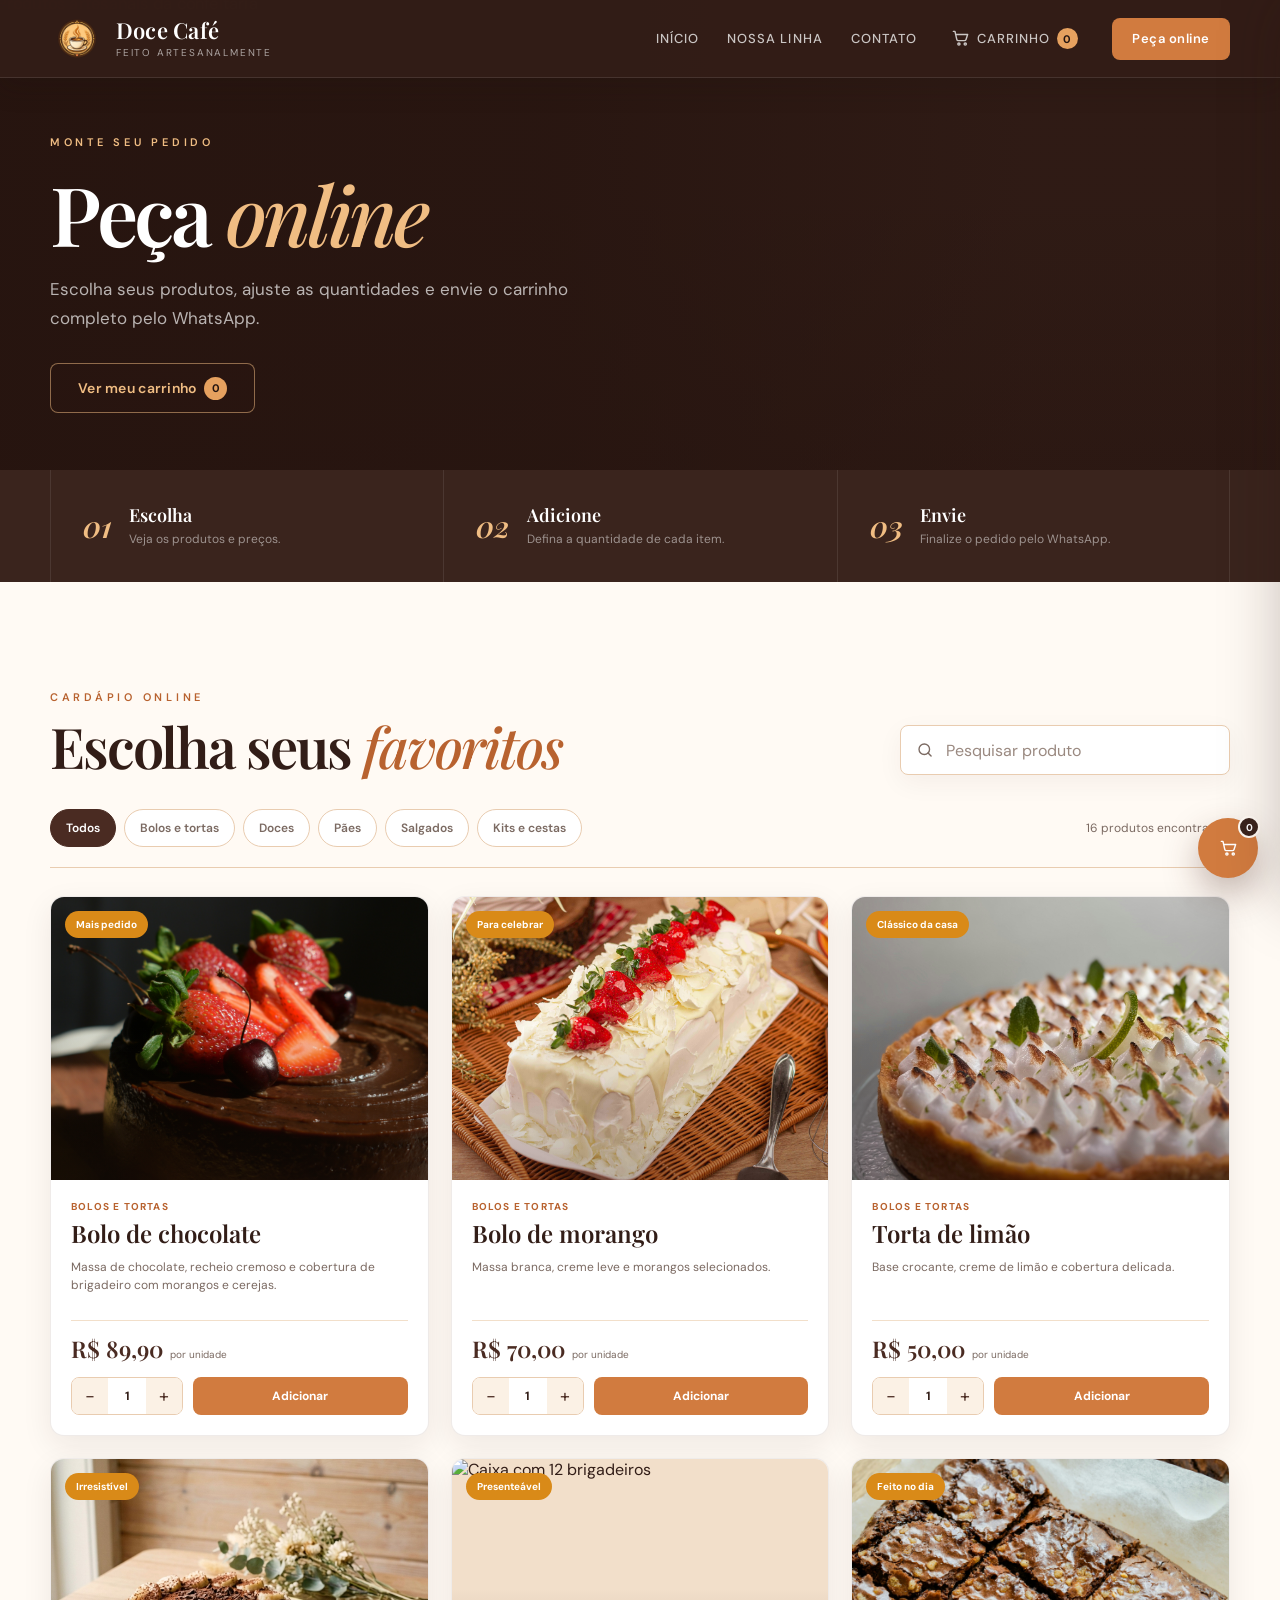
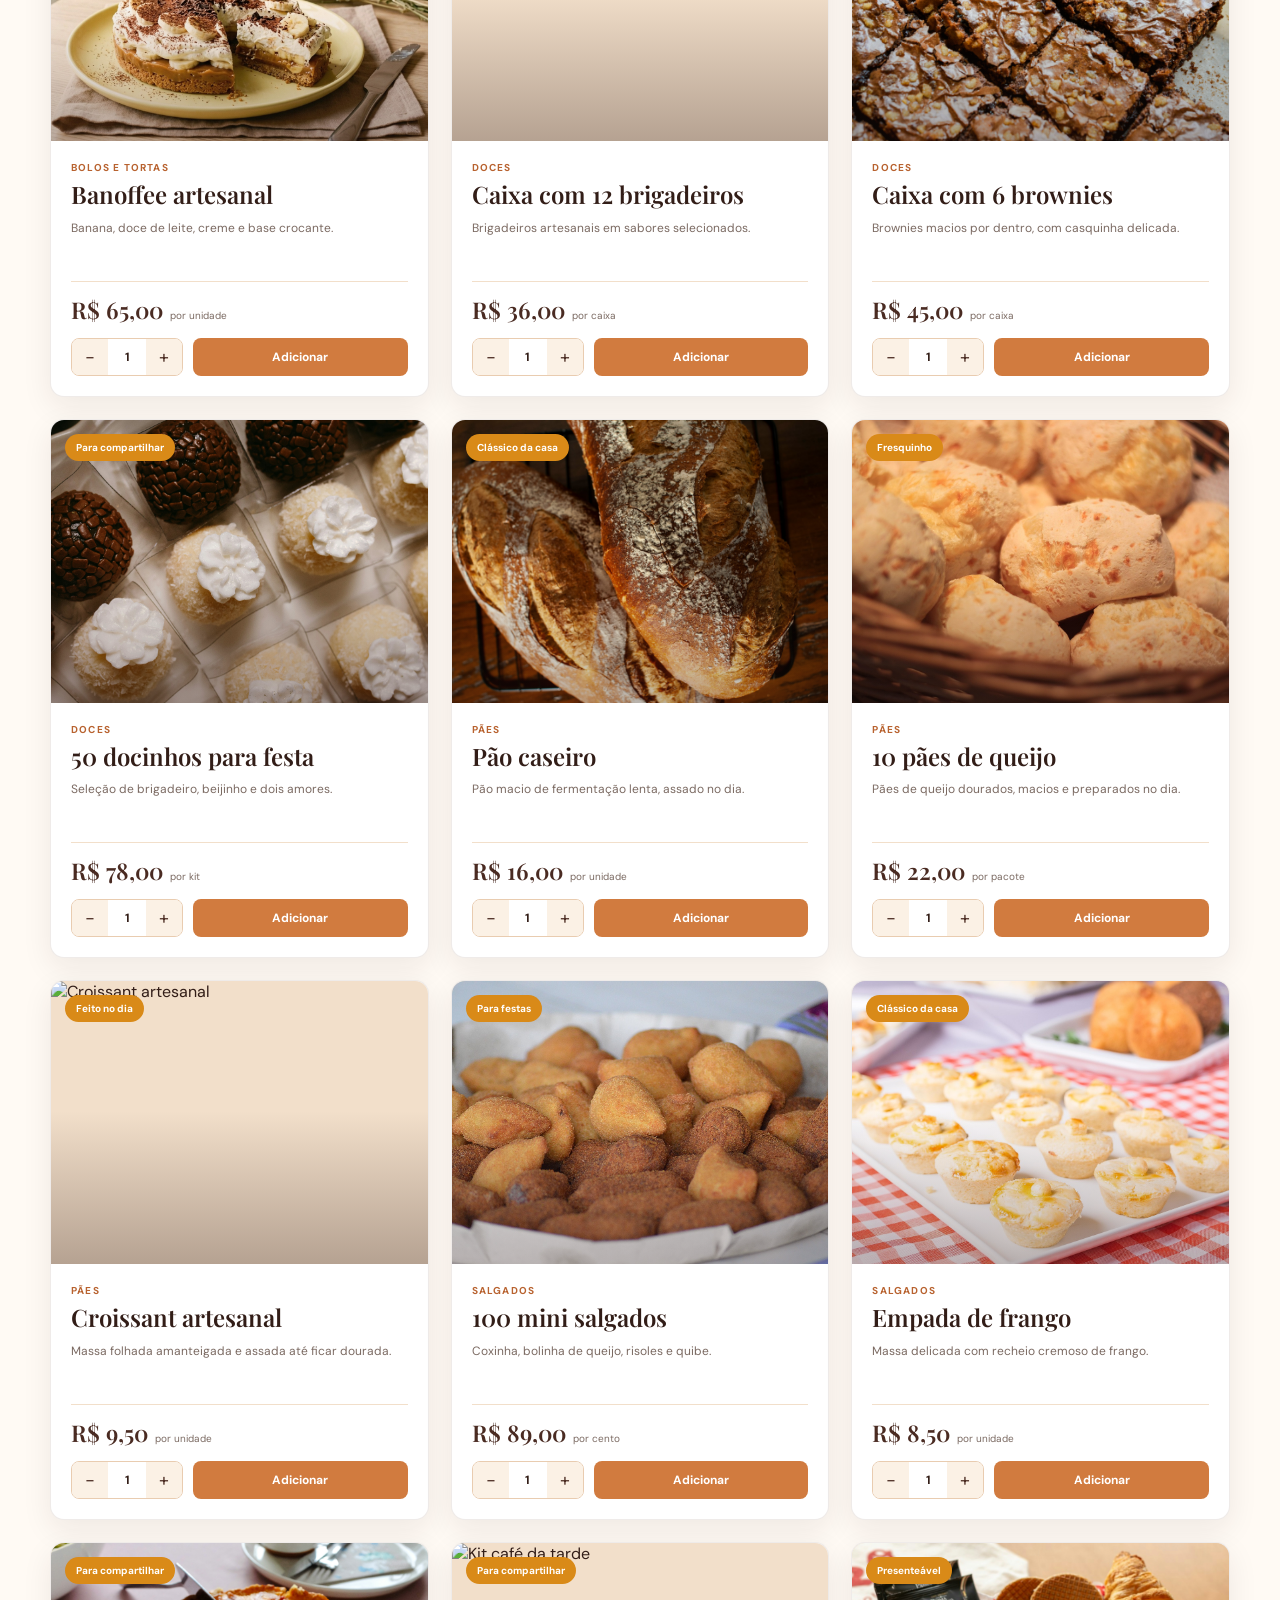
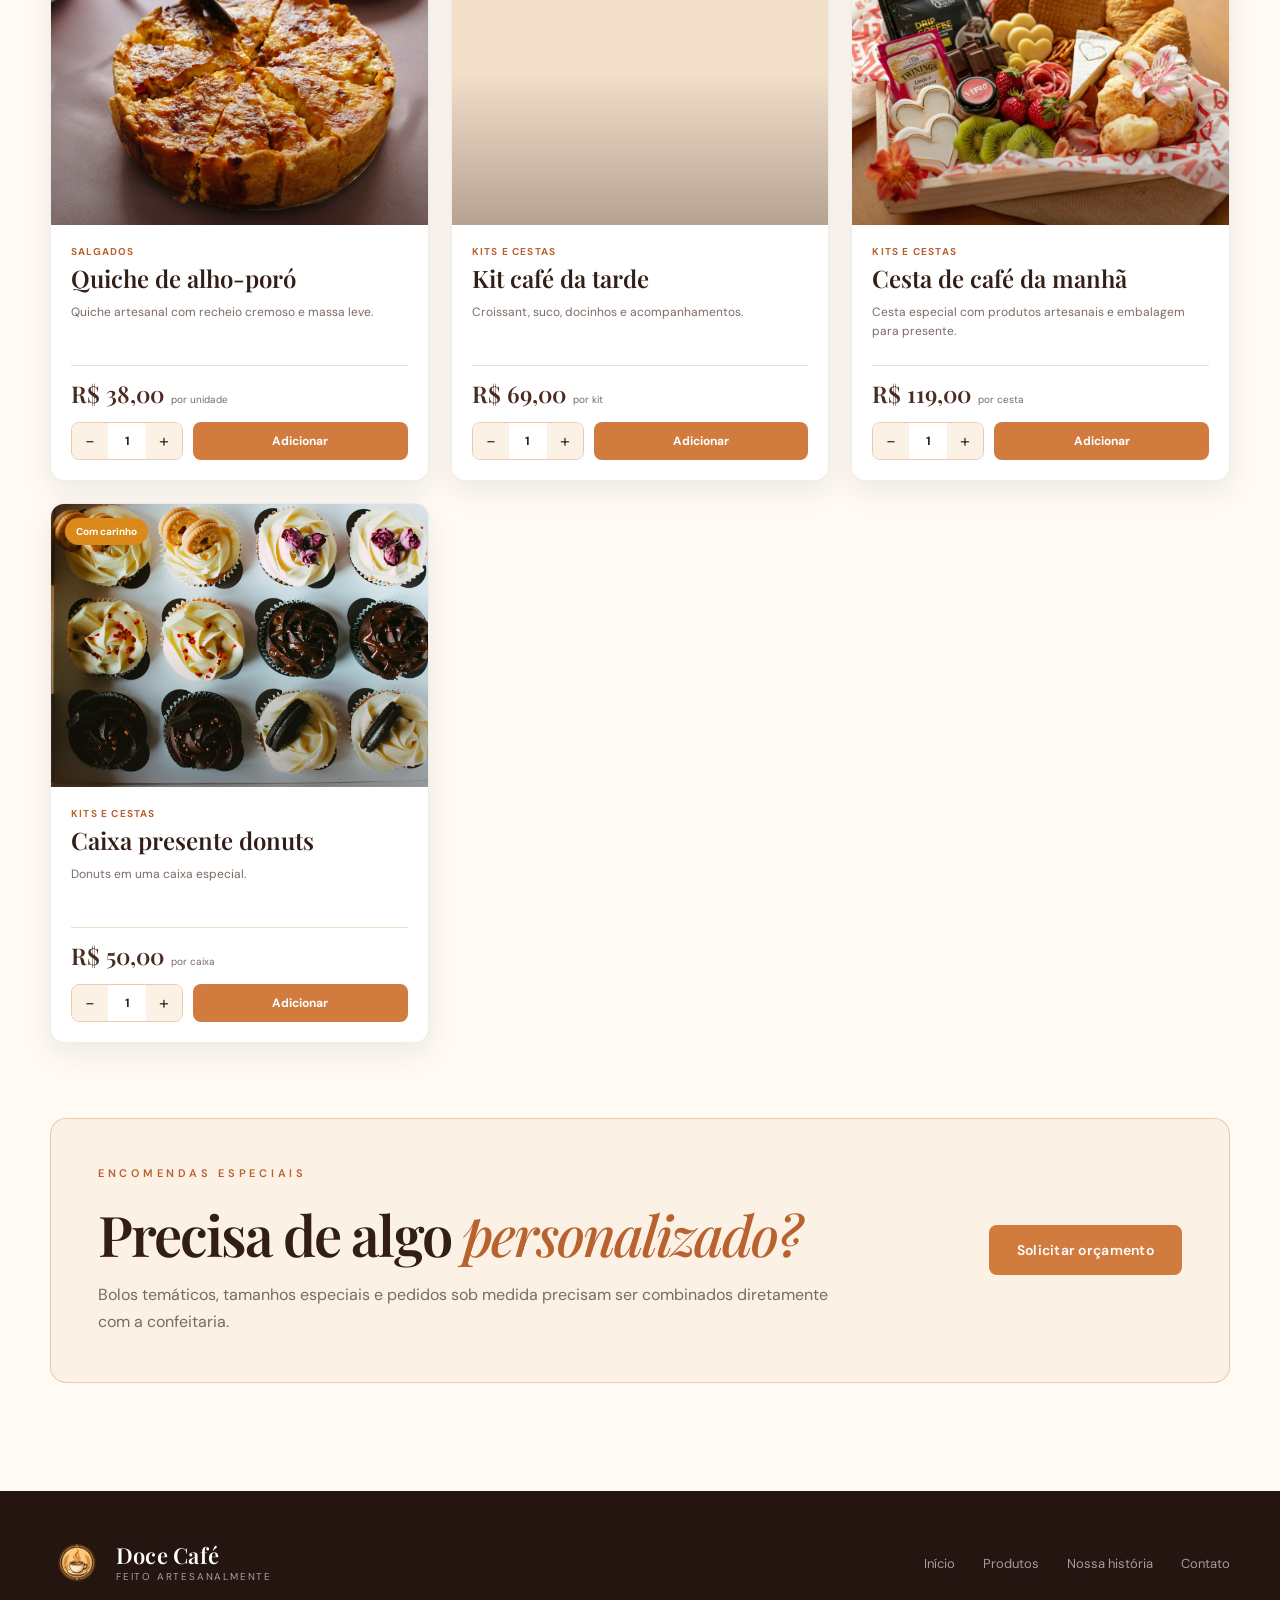
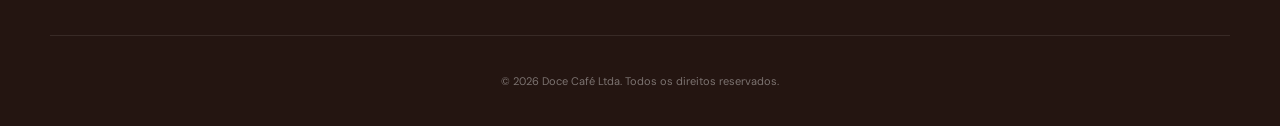
==== commit ac0e29cd: "adiciona descricao e preço aos produtos da loja online" ====
--- a/loja.html
+++ b/loja.html
@@ -56,7 +56,7 @@
 
   <main id="conteudo">
     <section class="shop-hero">
-      <div class="shop-hero-image"><img src="assets/images/hero-2.svg" alt="Produtos artesanais da confeitaria"></div>
+      <div class="shop-hero-image"><img src="assets/images/peca-online.jpg" alt="Produtos artesanais da confeitaria"></div>
       <div class="shop-hero-overlay"></div>
       <div class="container shop-hero-content">
         <p class="eyebrow">Monte seu pedido</p>
--- a/css/styles.css
+++ b/css/styles.css
@@ -104,7 +104,8 @@
     background: rgba(50, 29, 23, .97);
     border-color: rgba(255, 255, 255, .1);
     box-shadow: 0 12px 30px rgba(29, 16, 12, .22);
-    backdrop-filter: blur(14px);
+    backdrop-filter: none;
+    -webkit-backdrop-filter: none;
 }
 
 .header-content {
@@ -336,13 +337,14 @@
 
 .hero-slide {
     opacity: 0;
-    transform: scale(1.04);
-    transition: opacity 1s ease, transform 7s linear;
+    transform: none;
+    transition: opacity .55s ease;
+    will-change: opacity;
 }
 
 .hero-slide.is-active {
     opacity: 1;
-    transform: scale(1);
+    transform: none;
 }
 
 .hero-slide img {
@@ -935,6 +937,8 @@
 .map-pin img {
     width: 42px;
     height: 42px;
+    border-radius: 50%;
+    object-fit: cover;
 }
 
 .map-label {
@@ -1047,7 +1051,8 @@
     visibility: hidden;
     opacity: 0;
     background: rgba(35, 18, 14, .55);
-    backdrop-filter: blur(3px);
+    backdrop-filter: none;
+    -webkit-backdrop-filter: none;
     transition: opacity .3s, visibility .3s;
 }
 
@@ -1264,19 +1269,18 @@
 
 .reveal, .reveal-left, .reveal-right {
     opacity: 0;
-    transition: opacity .75s ease, transform .75s ease;
+    transition: opacity .35s ease, transform .35s ease;
 }
 
 .reveal {
-    transform: translateY(35px);
-}
+    transform: translateY(16px);}
 
 .reveal-left {
-    transform: translateX(-45px);
+    transform: translateX(-20px);
 }
 
 .reveal-right {
-    transform: translateX(45px);
+    transform: translateX(20px);
 }
 
 .reveal.is-visible, .reveal-left.is-visible, .reveal-right.is-visible {
@@ -1662,7 +1666,8 @@
     background: rgba(50, 29, 23, .98);
     border-color: rgba(255, 255, 255, .1);
     box-shadow: 0 10px 26px rgba(29, 16, 12, .18);
-    backdrop-filter: blur(14px);
+    backdrop-filter: none;
+    -webkit-backdrop-filter: none;
 }
 
 .shop-page .brand-mark {
@@ -2403,4 +2408,4 @@
 .map-pin img {
     border-radius: 50%;
     object-fit: cover;
-}
+}
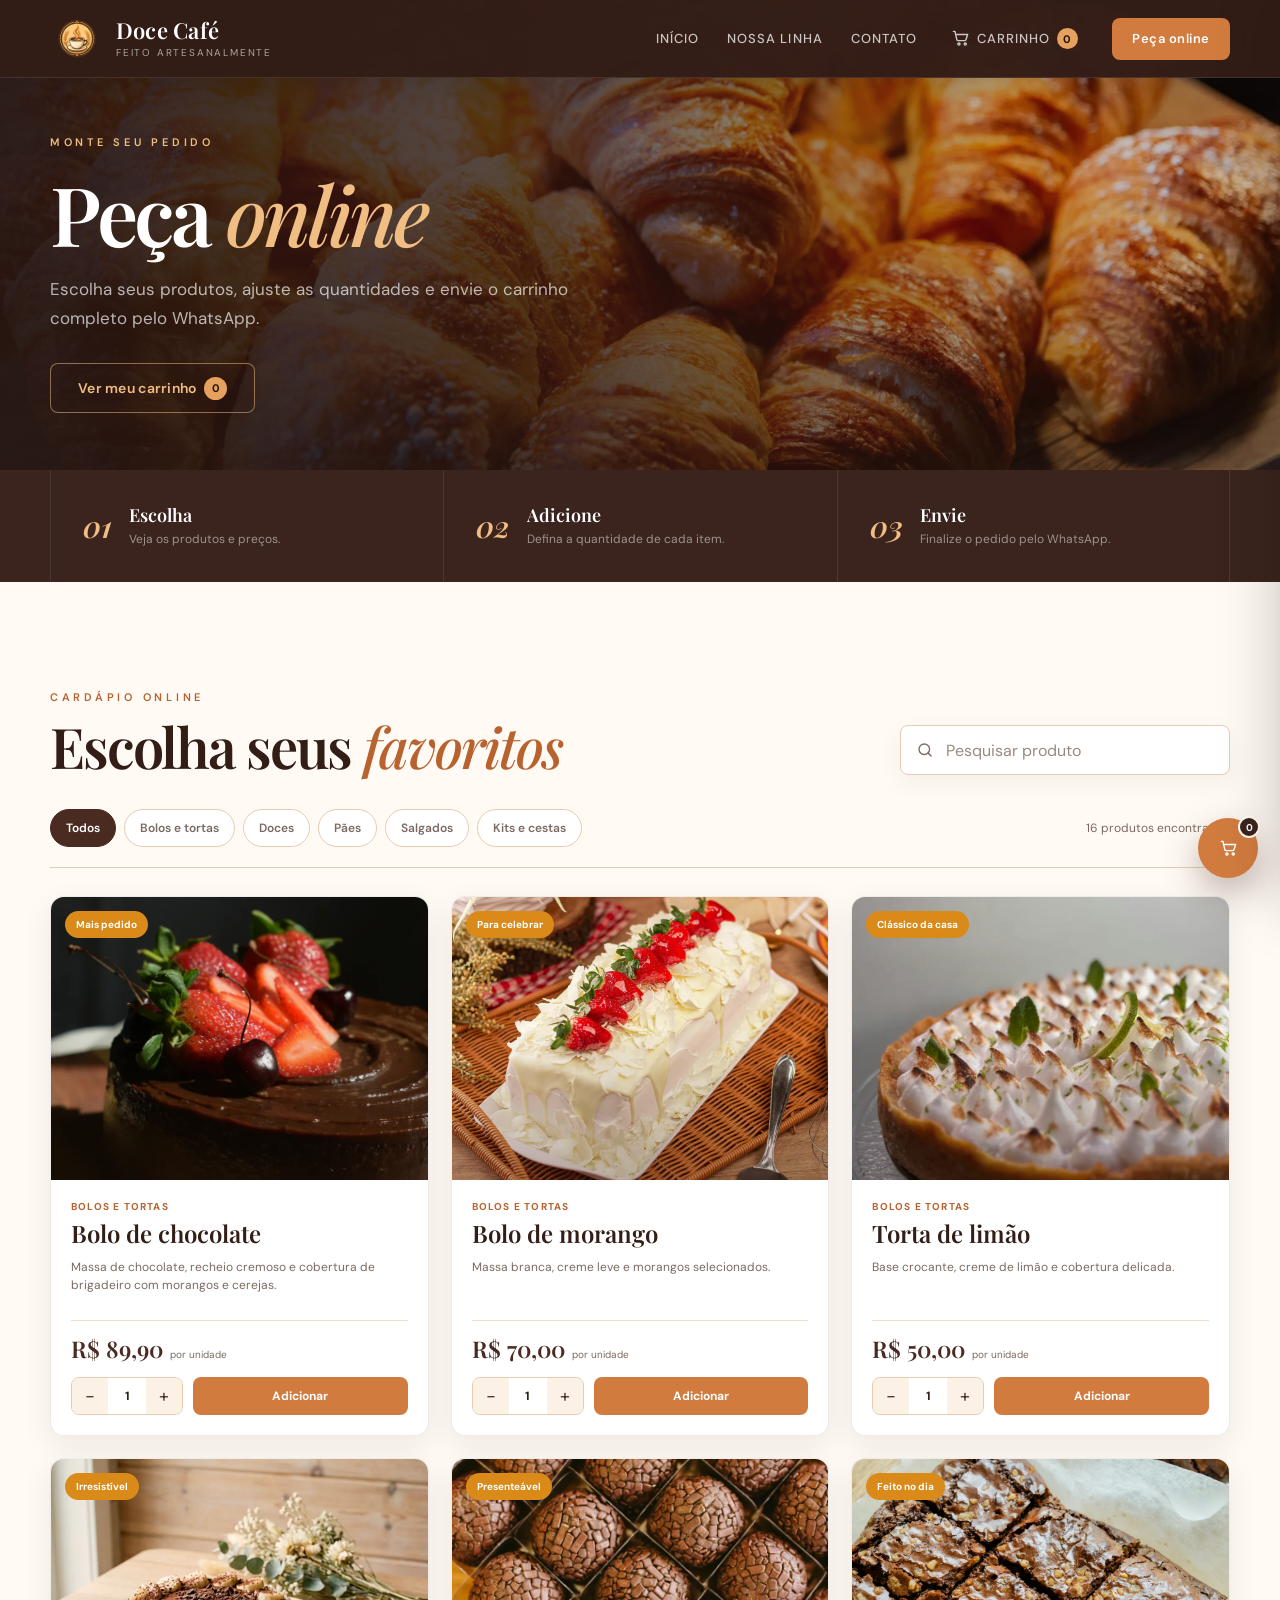
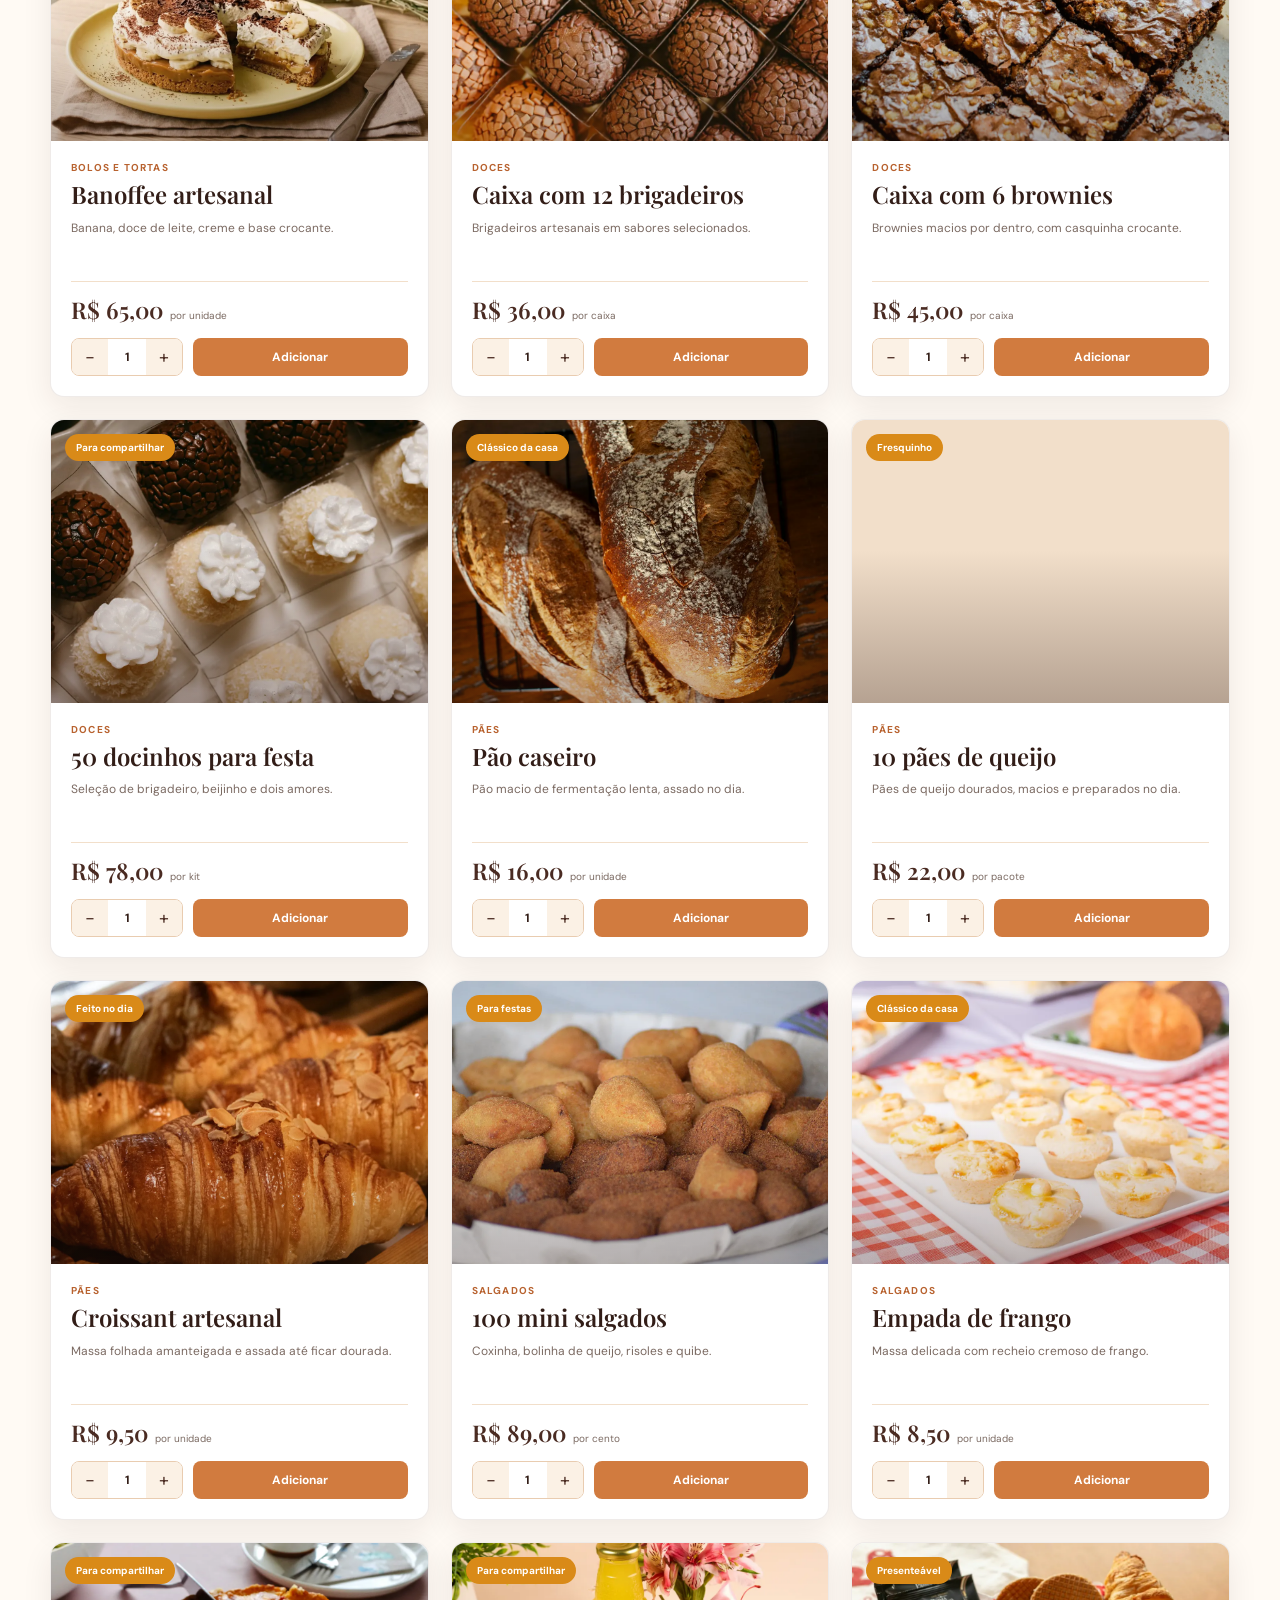
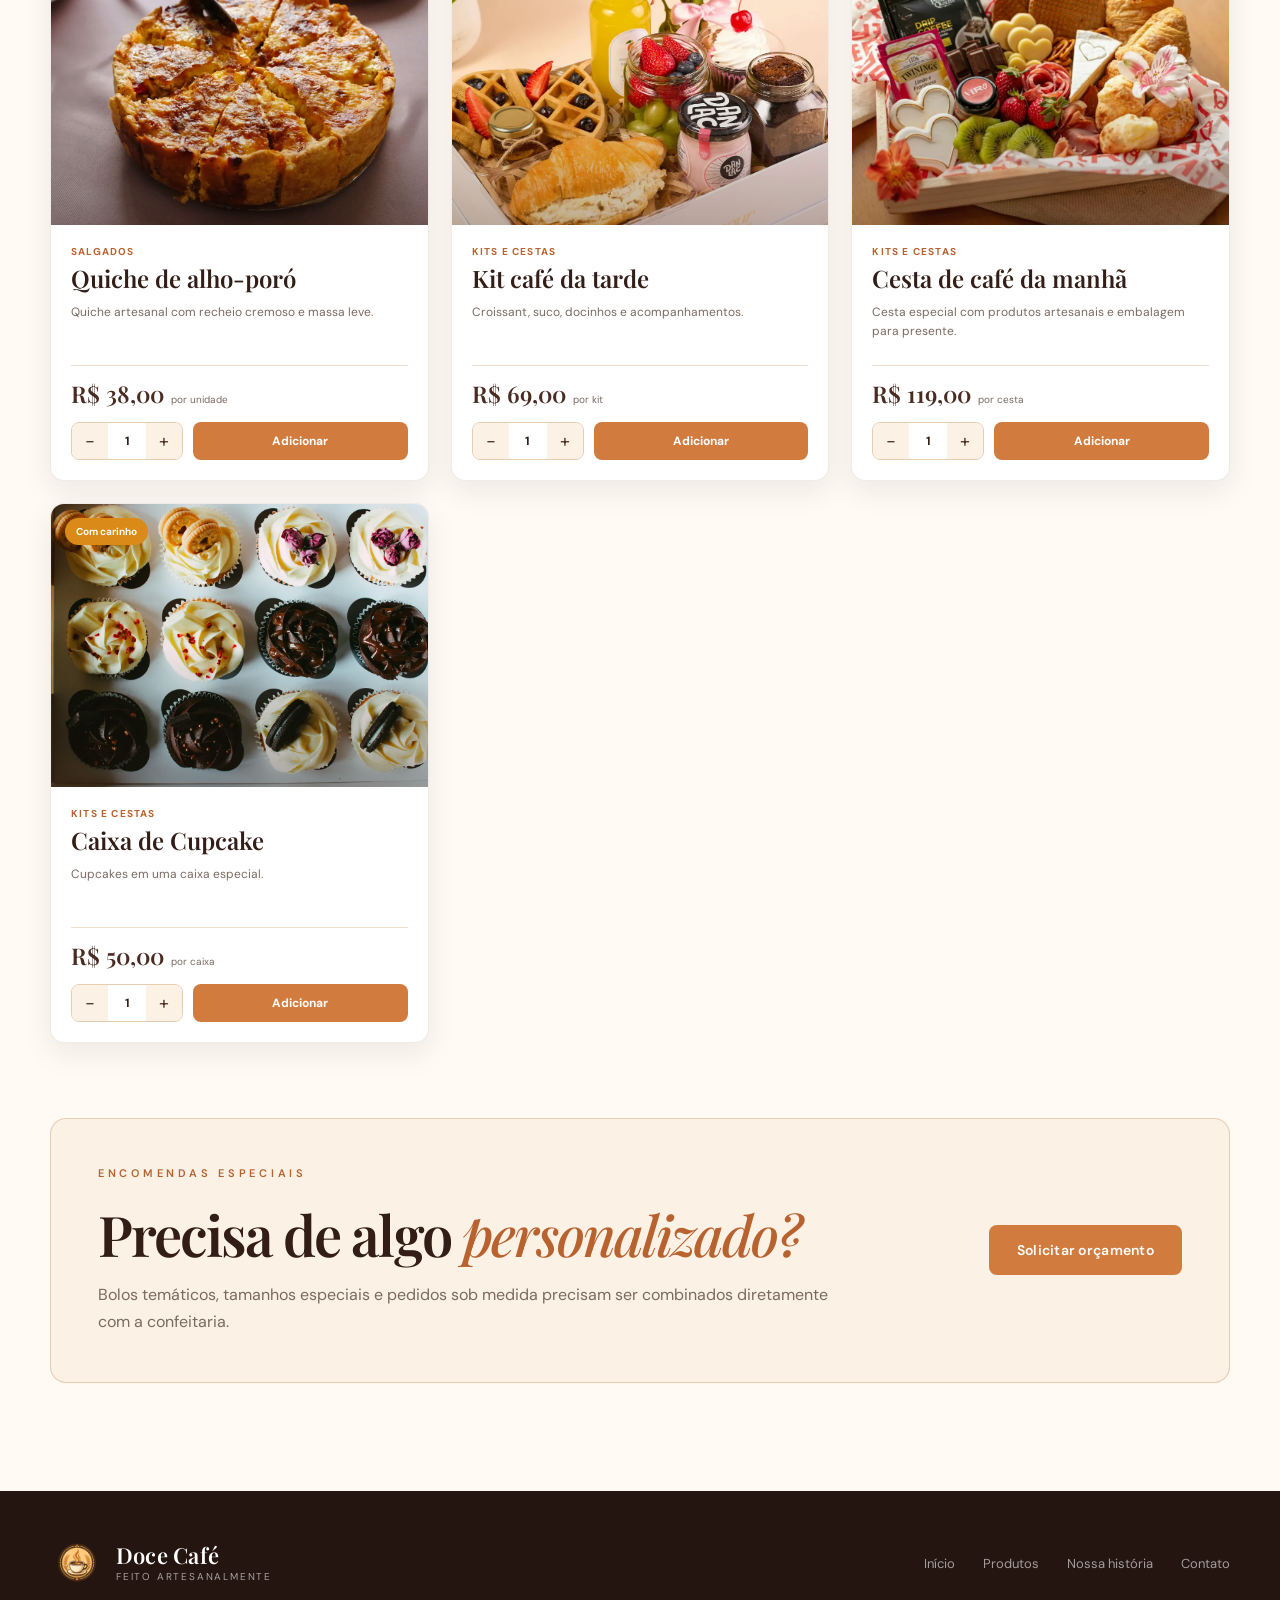
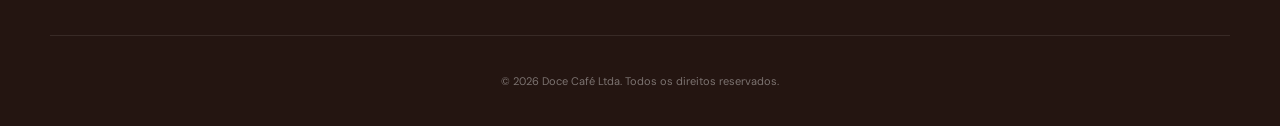
==== commit d4f6c405: "perf: otimiza imagens e corrige carrossel" ====
--- a/loja.html
+++ b/loja.html
@@ -11,6 +11,7 @@
   <link rel="preconnect" href="https://fonts.gstatic.com" crossorigin>
   <link href="https://fonts.googleapis.com/css2?family=DM+Sans:wght@300;400;500;600;700&family=Playfair+Display:ital,wght@0,500;0,600;0,700;1,500;1,600&display=swap" rel="stylesheet">
   <link rel="icon" href="assets/logo-doce-cafe.png" type="image/png">
+  <link rel="preload" as="image" href="assets/images/peca-online.webp" type="image/webp" fetchpriority="high">
   <link rel="stylesheet" href="css/styles.css">
   <script src="js/produtos.js" defer></script>
   <script src="js/script.js" defer></script>
@@ -21,7 +22,7 @@
   <header class="site-header is-scrolled" id="cabecalho">
     <div class="container header-content">
       <a class="brand" href="index.html" aria-label="Voltar para a página inicial">
-        <img src="assets/logo-doce-cafe.png" alt="" class="brand-mark">
+        <img src="assets/logo-doce-cafe.png" alt="" class="brand-mark" width="256" height="256" decoding="async">
         <span class="brand-copy">
           <strong data-business-name>Sua Confeitaria</strong>
           <small>feito artesanalmente</small>
@@ -56,7 +57,7 @@
 
   <main id="conteudo">
     <section class="shop-hero">
-      <div class="shop-hero-image"><img src="assets/images/peca-online.jpg" alt="Produtos artesanais da confeitaria"></div>
+      <div class="shop-hero-image"><img src="assets/images/peca-online.webp" alt="Produtos artesanais da confeitaria" width="1920" height="1280" decoding="async" fetchpriority="high"></div>
       <div class="shop-hero-overlay"></div>
       <div class="container shop-hero-content">
         <p class="eyebrow">Monte seu pedido</p>
@@ -117,7 +118,7 @@
   <footer class="site-footer">
     <div class="container footer-top">
       <a class="brand brand-footer" href="index.html">
-        <img src="assets/logo-doce-cafe.png" alt="" class="brand-mark">
+        <img src="assets/logo-doce-cafe.png" alt="" class="brand-mark" width="256" height="256" decoding="async">
         <span class="brand-copy"><strong data-business-name>Sua Confeitaria</strong><small>feito artesanalmente</small></span>
       </a>
       <div class="footer-links">
--- a/css/styles.css
+++ b/css/styles.css
@@ -338,8 +338,7 @@
 .hero-slide {
     opacity: 0;
     transform: none;
-    transition: opacity .55s ease;
-    will-change: opacity;
+    transition: opacity .45s ease;
 }
 
 .hero-slide.is-active {
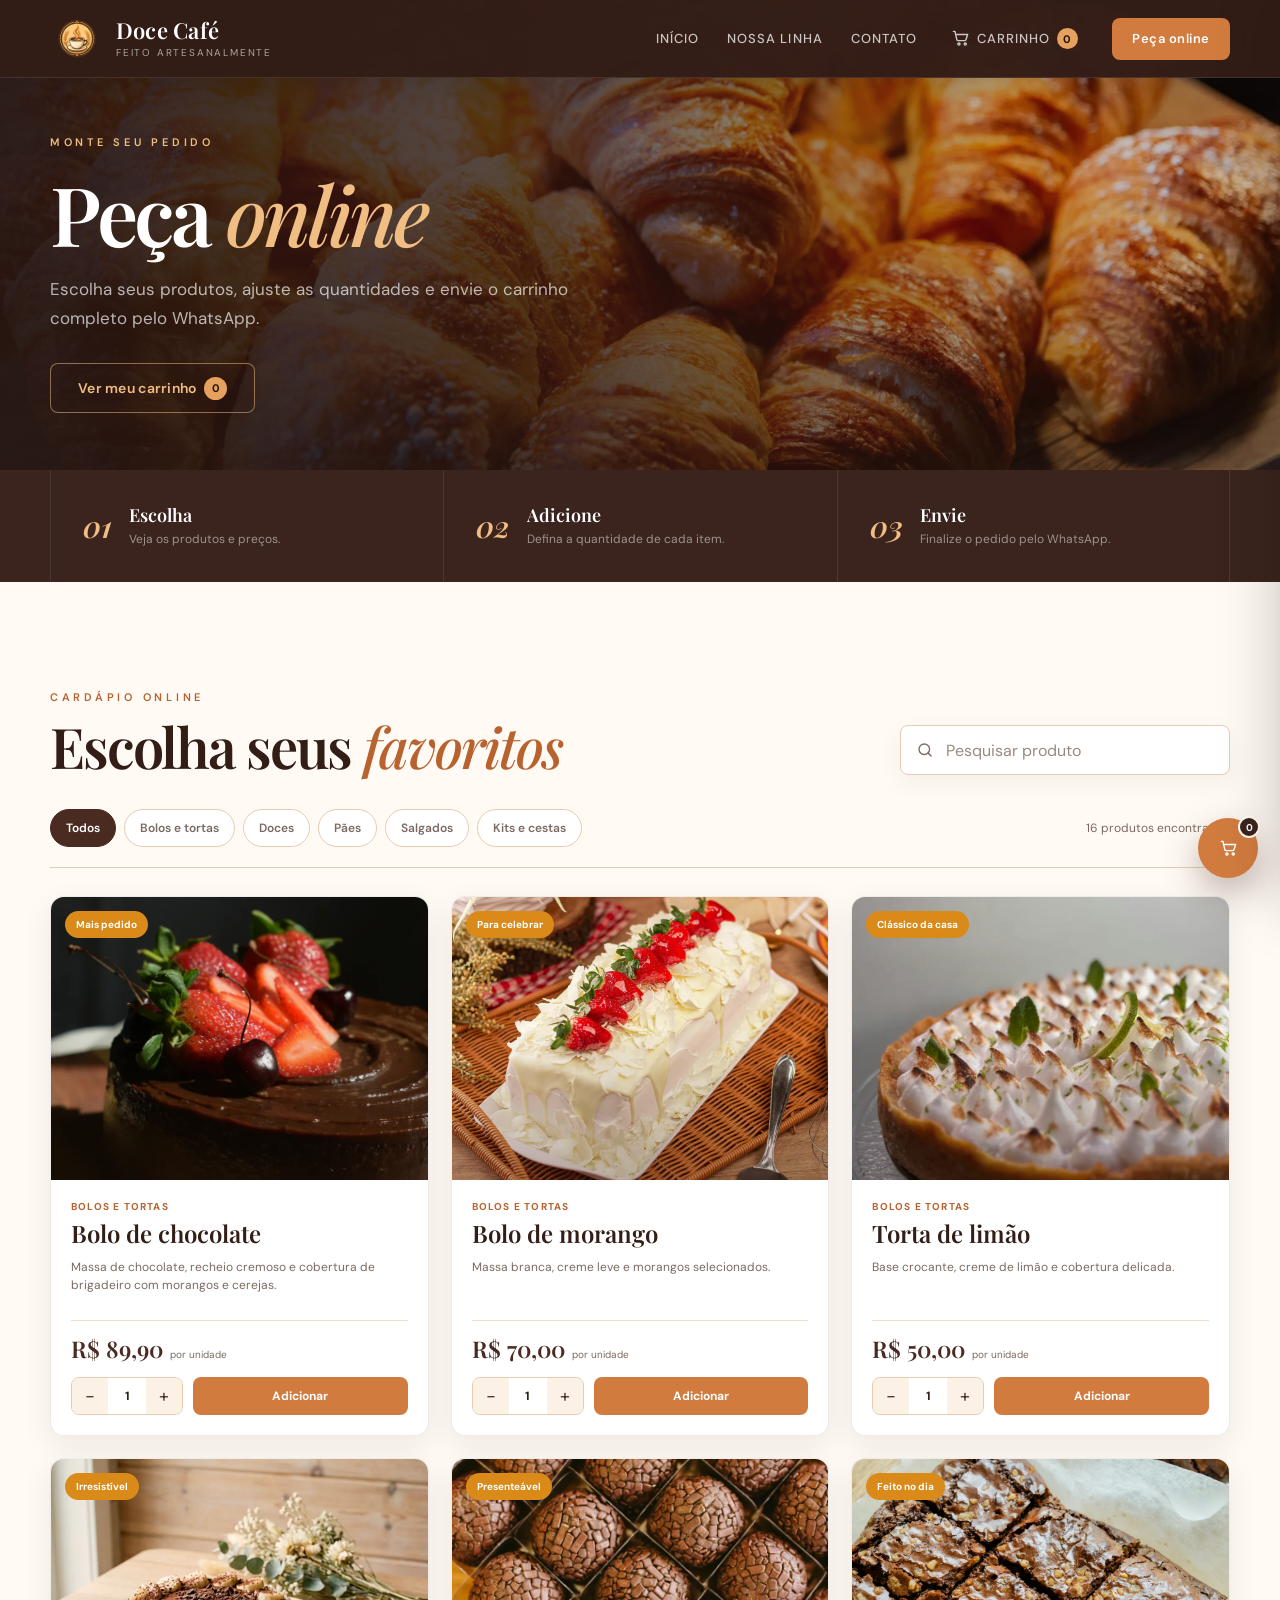
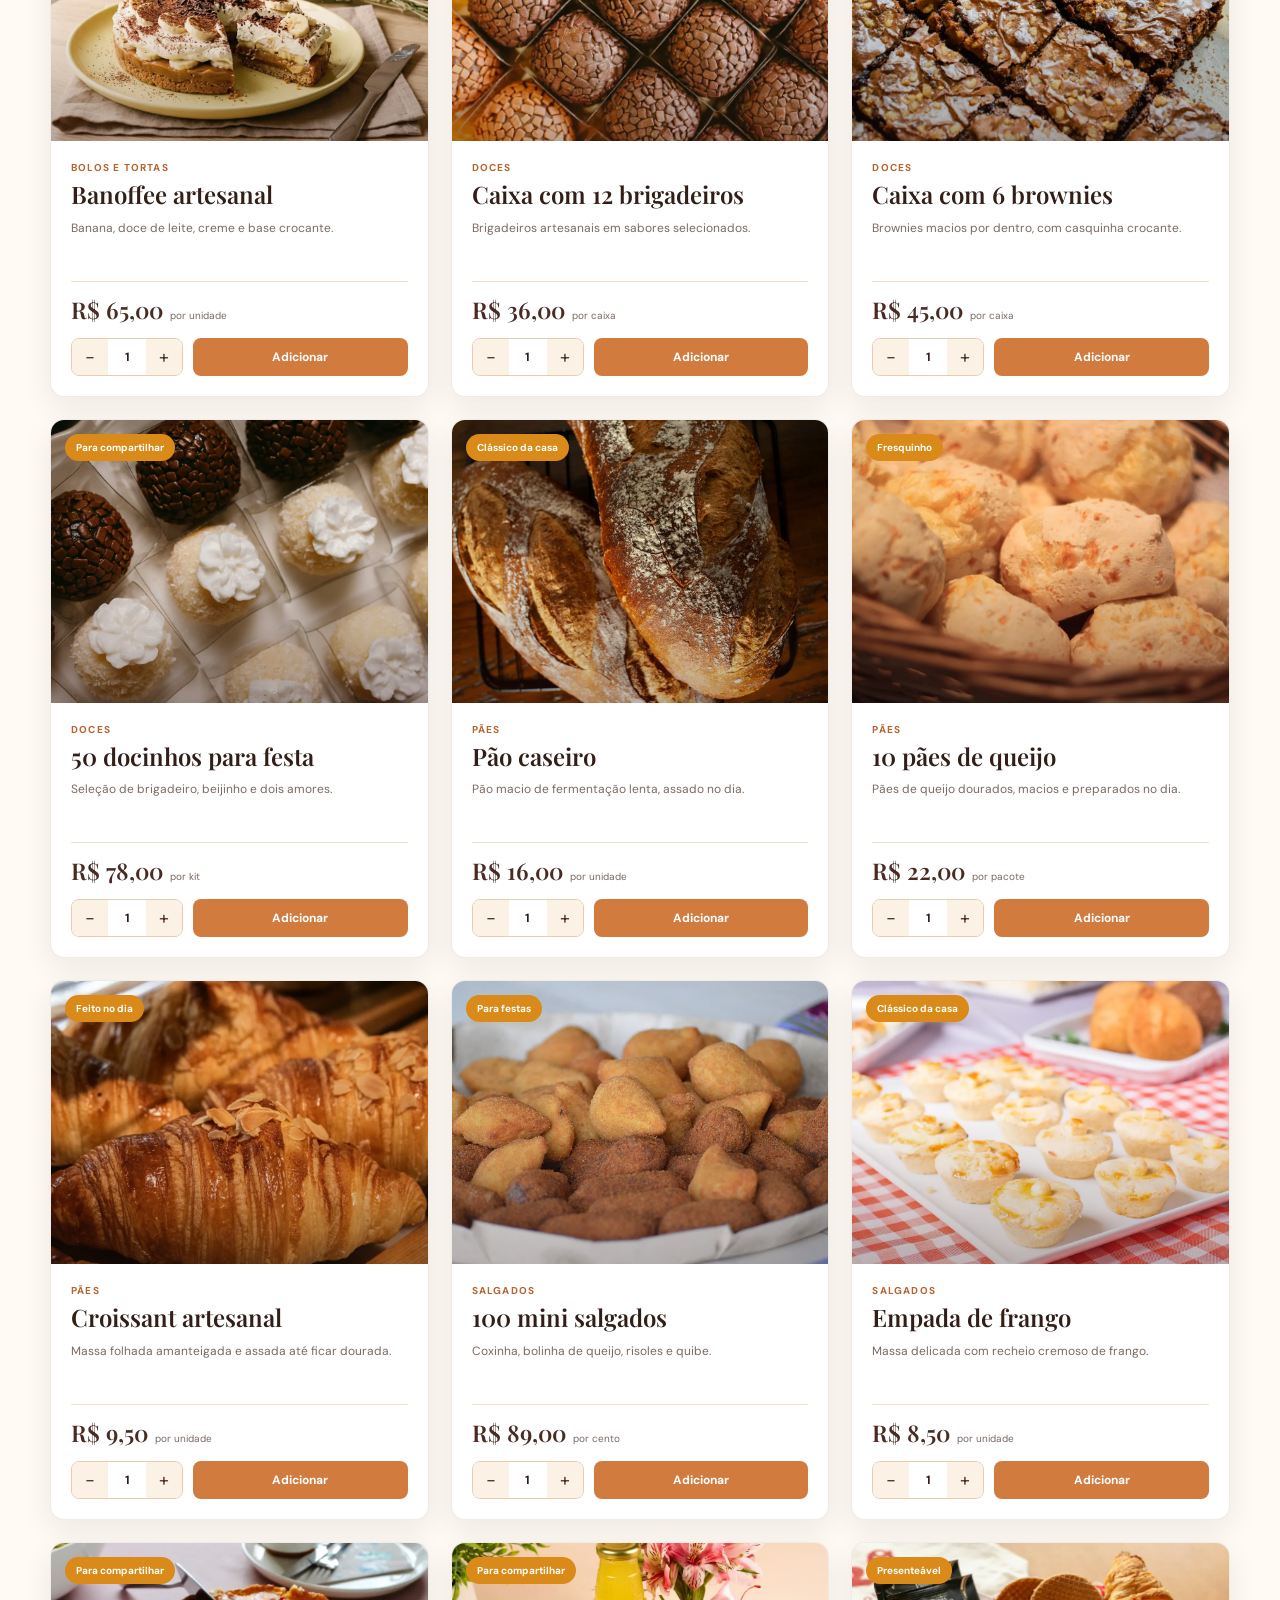
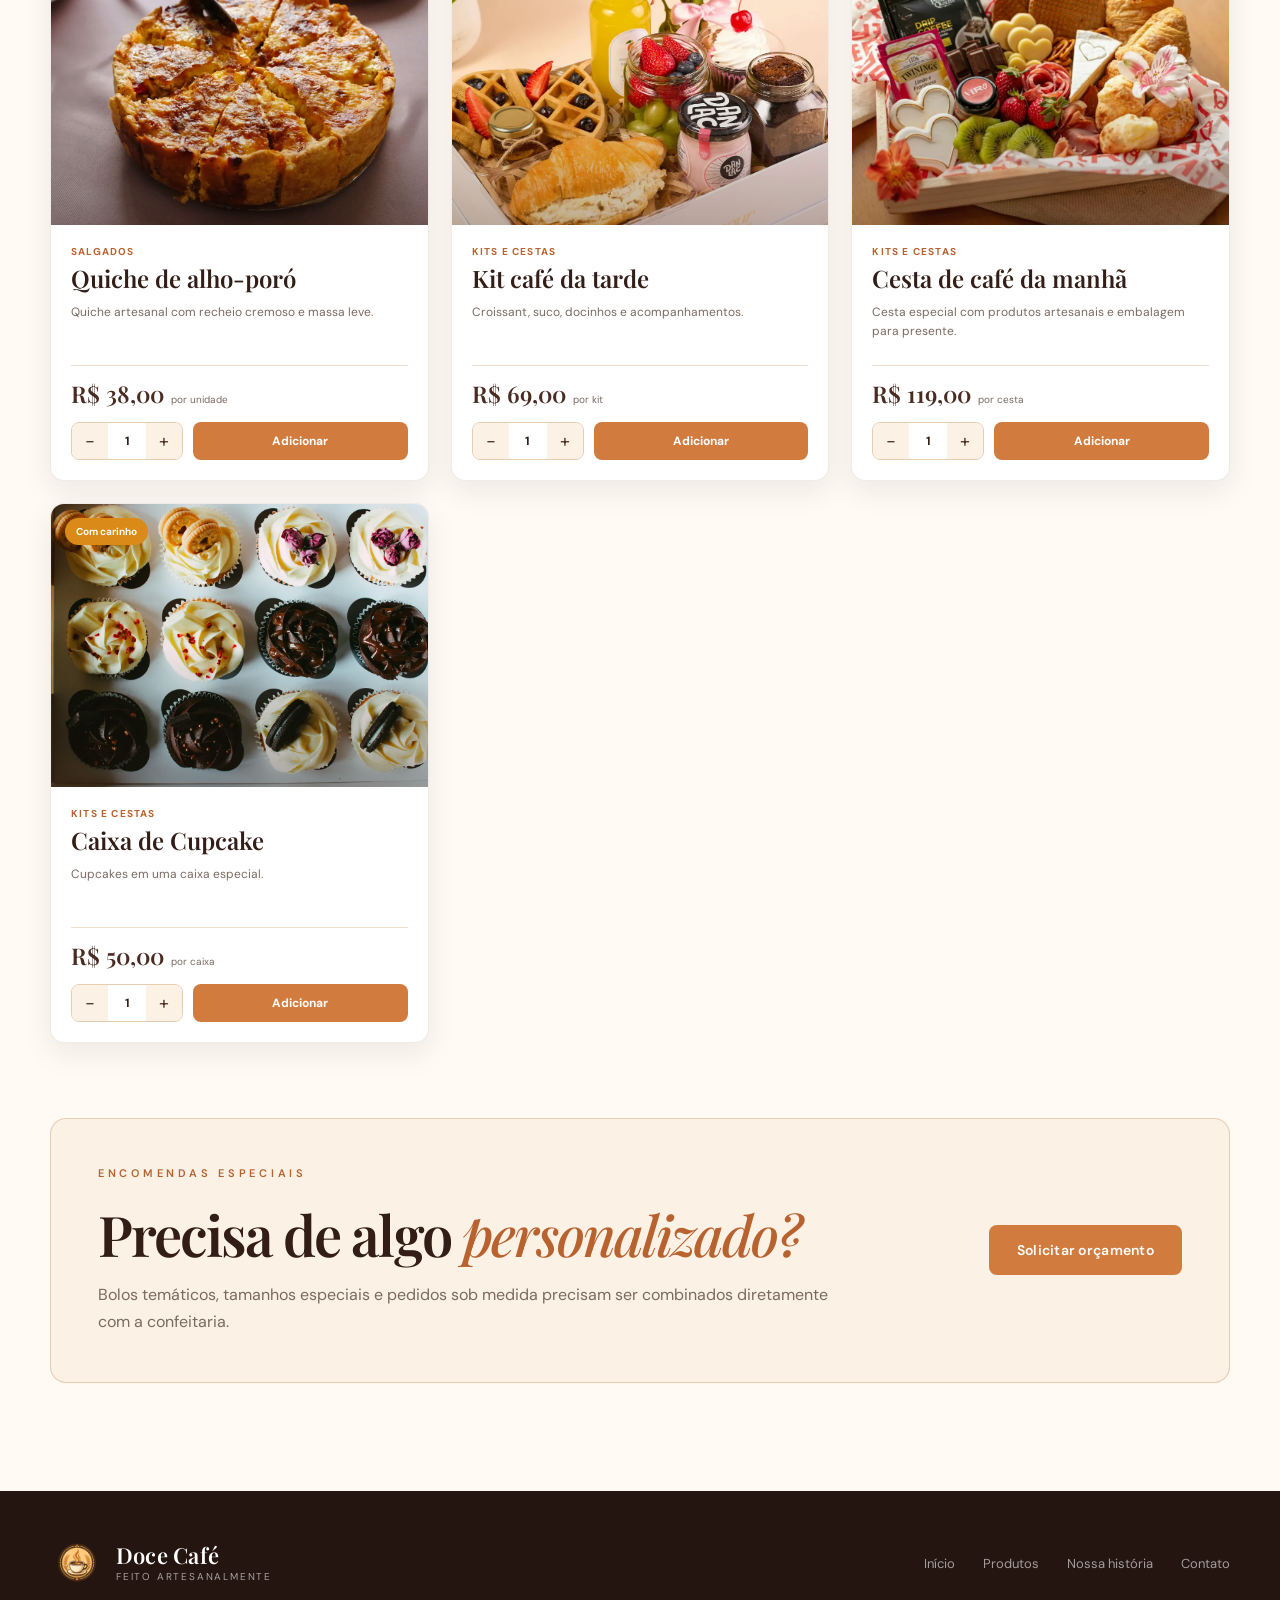
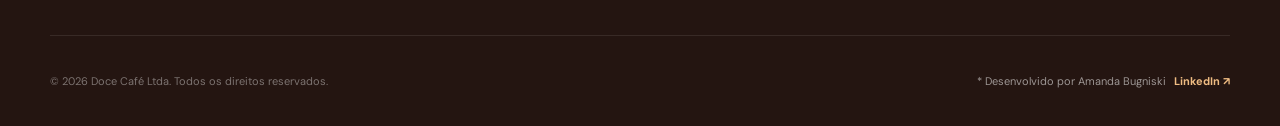
==== commit 13ecbe0d: "feat: adiciona link no rodapé" ====
--- a/loja.html
+++ b/loja.html
@@ -130,7 +130,16 @@
     </div>
     <div class="container footer-bottom">
       <p>© 2026 <span data-business-name>Sua Confeitaria</span> Ltda. Todos os direitos reservados.</p>
-
+      <a
+              class="developer-link"
+              href="https://www.linkedin.com/in/amanda-bugniski/"
+              target="_blank"
+              rel="noopener noreferrer"
+              aria-label="Ver perfil de Amanda Bugniski no LinkedIn"
+      >
+        * Desenvolvido por Amanda Bugniski
+        <span>LinkedIn ↗</span>
+      </a>
     </div>
   </footer>
 
--- a/css/styles.css
+++ b/css/styles.css
@@ -1000,7 +1000,7 @@
     min-height: 90px;
     display: flex;
     align-items: center;
-    justify-content: center;
+    justify-content: space-between;
     gap: 20px;
     color: rgba(255, 255, 255, .4);
     font-size: 11px;
@@ -2407,4 +2407,22 @@
 .map-pin img {
     border-radius: 50%;
     object-fit: cover;
+}
+
+.developer-link {
+    display: inline-flex;
+    align-items: center;
+    gap: 8px;
+    color: rgba(255, 255, 255, .55);
+    font-size: 11px;
+    transition: color .2s ease;
+}
+
+.developer-link span {
+    color: var(--orange-300);
+    font-weight: 700;
+}
+
+.developer-link:hover {
+    color: var(--white);
 }
